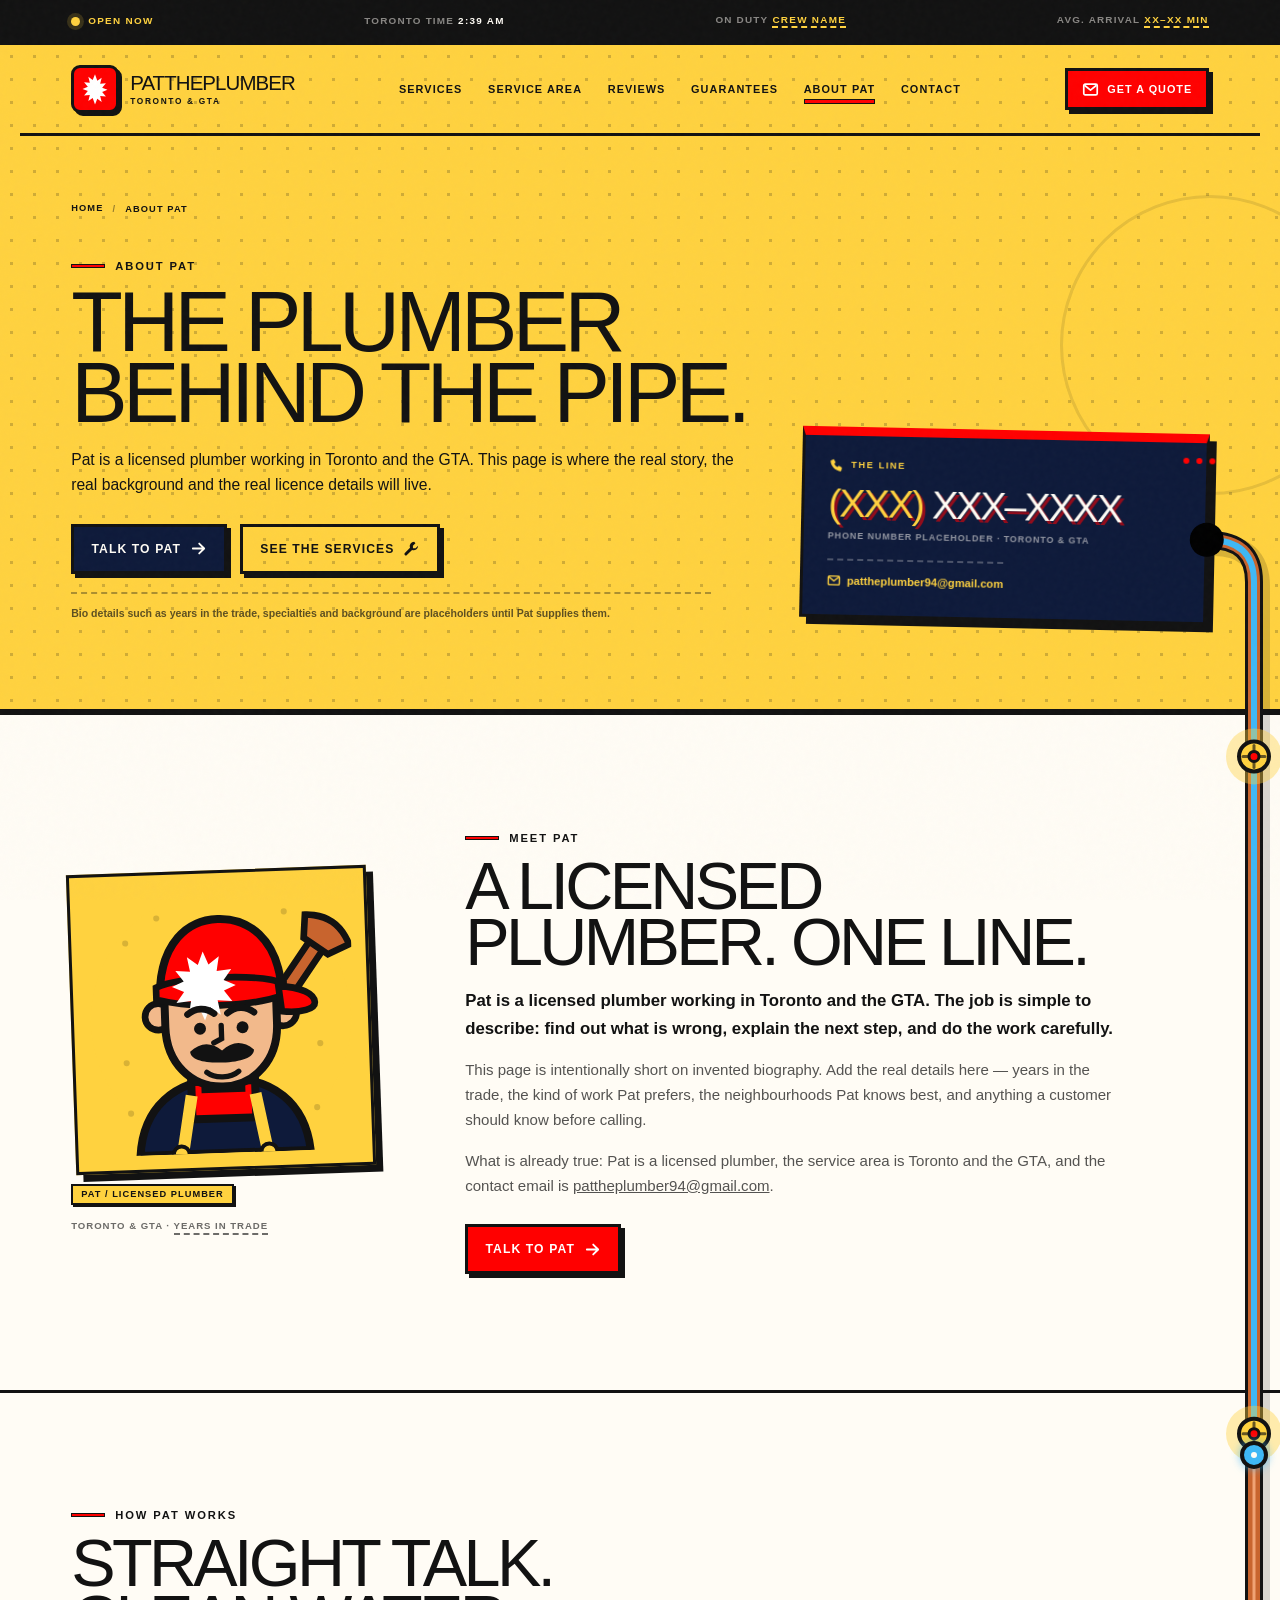
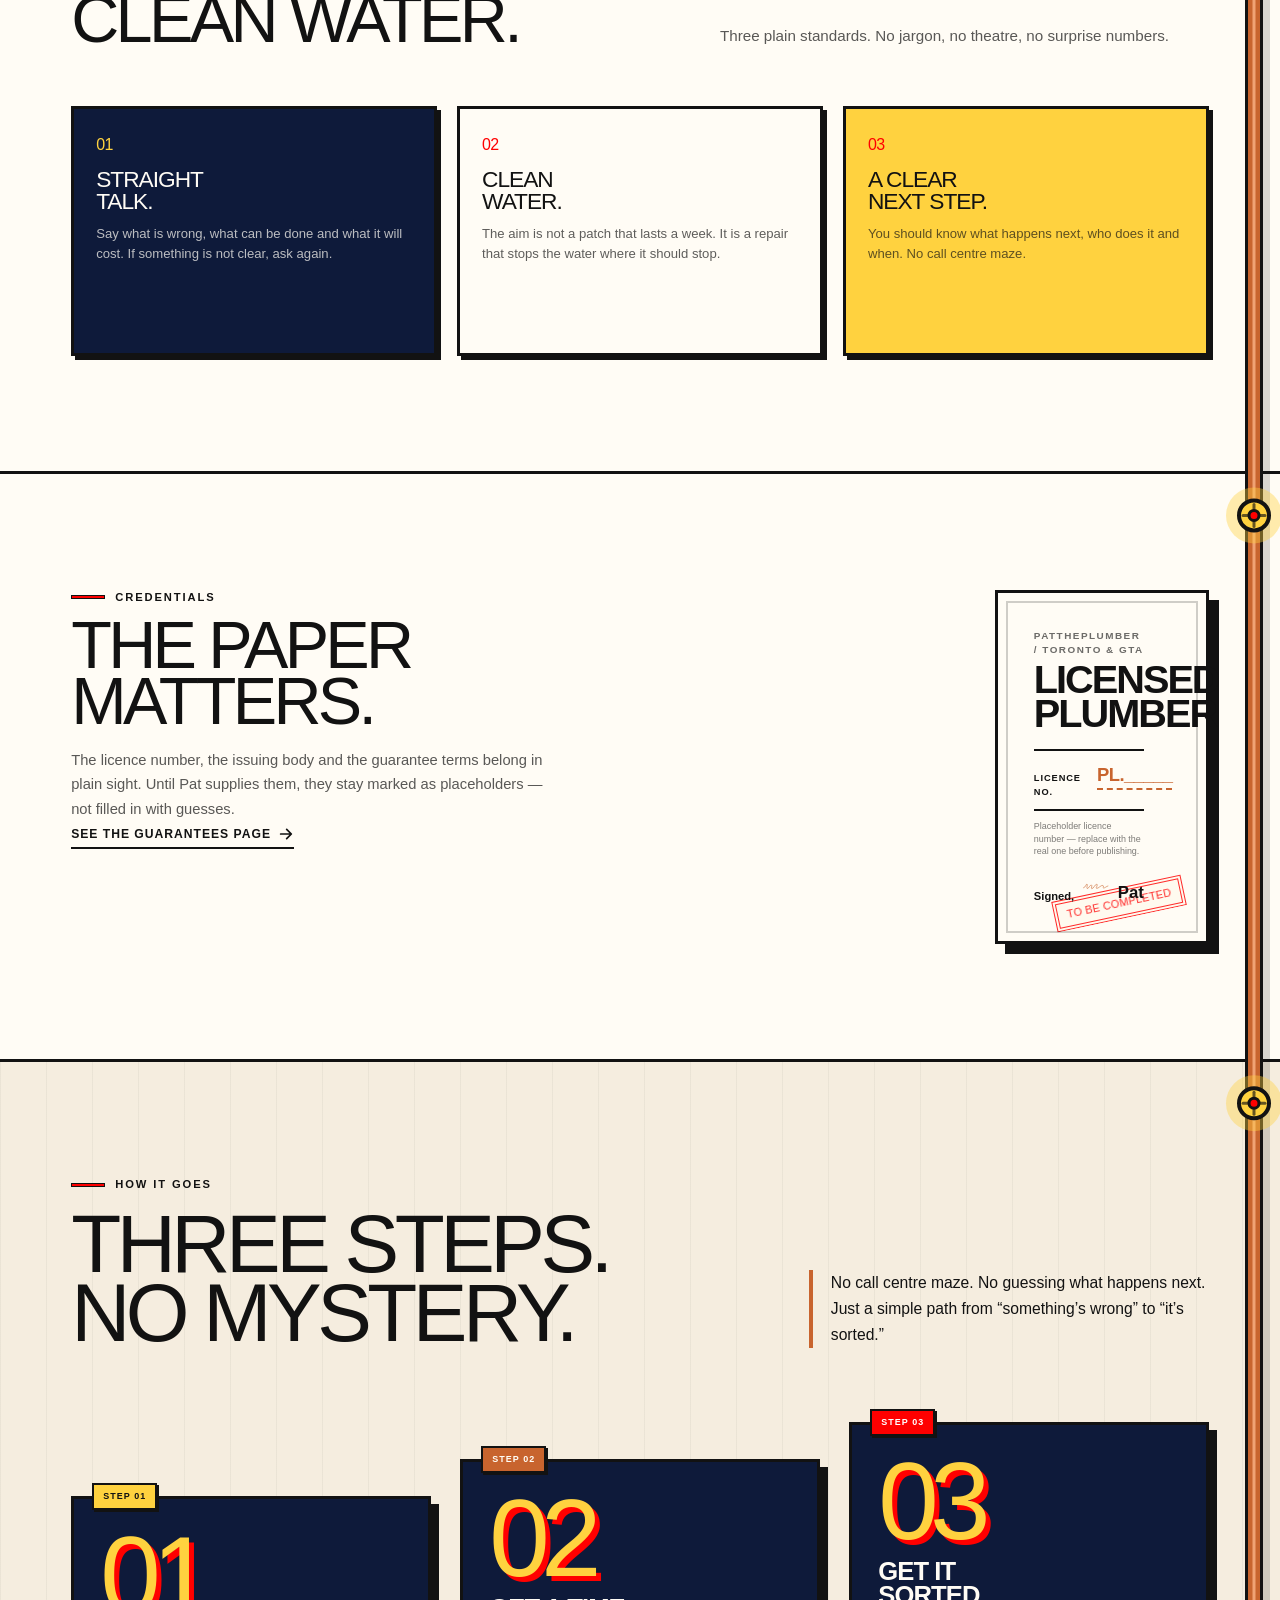
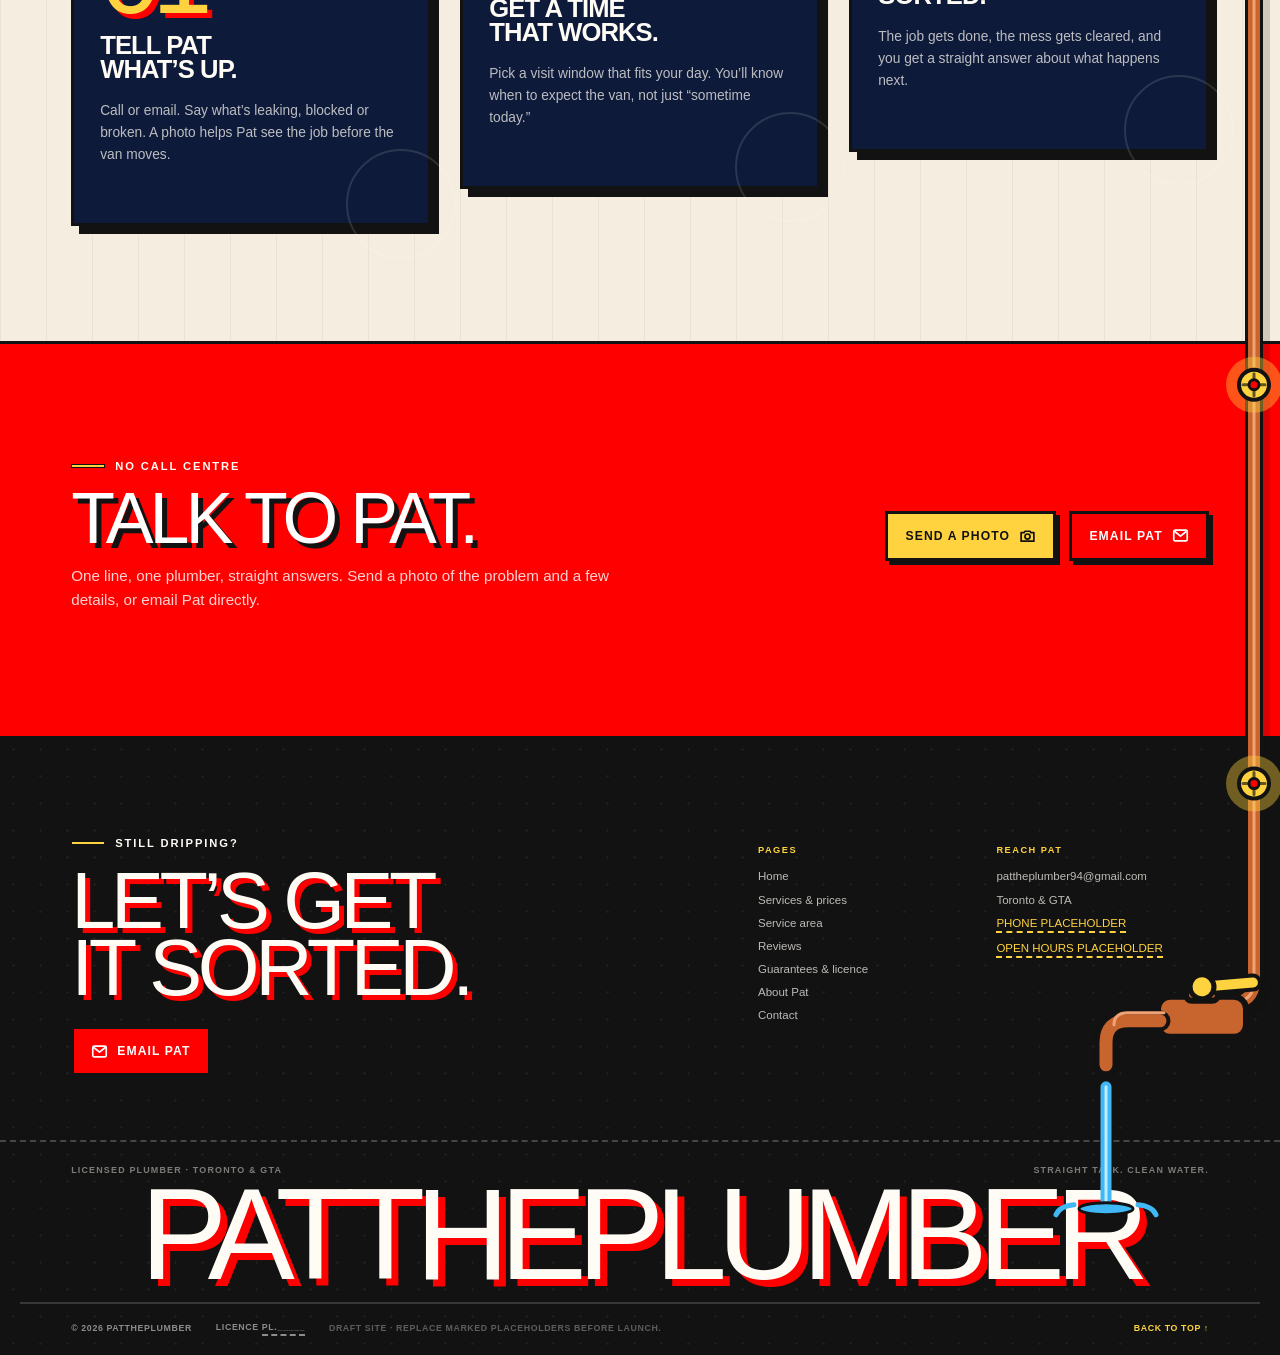
==== about.html @ 4ae0c4e9 "Add files via upload" ====
<!DOCTYPE html>
<html lang="en-CA" class="no-js">
<head>
  <meta charset="UTF-8">
  <meta name="viewport" content="width=device-width, initial-scale=1.0">
  <meta name="theme-color" content="#FFD23F">
  <meta name="robots" content="index, follow, max-image-preview:large">
  <title>About Pat | Licensed Plumber in Toronto & the GTA</title>
  <meta name="description" content="Meet Pat, a licensed plumber serving Toronto and the GTA. Learn how Pat works, what to send before a visit, and where the licence details will be shown.">
  <meta name="author" content="PatThePlumber">
  <meta name="geo.region" content="CA-ON">
  <meta name="geo.placename" content="Toronto">
  <link rel="canonical" href="/about.html">
  <link rel="icon" href="favicon.svg" type="image/svg+xml">
  <link rel="preload" href="assets/fonts/archivo-black.woff2" as="font" type="font/woff2" crossorigin>
  <link rel="preload" href="assets/fonts/public-sans.woff2" as="font" type="font/woff2" crossorigin>
  <meta property="og:locale" content="en_CA">
  <meta property="og:type" content="website">
  <meta property="og:site_name" content="PatThePlumber">
  <meta property="og:title" content="About Pat | Licensed Plumber in Toronto & the GTA">
  <meta property="og:description" content="Meet Pat, a licensed plumber serving Toronto and the GTA. Learn how Pat works, what to send before a visit, and where the licence details will be shown.">
  <meta property="og:image" content="assets/og-cover.png">
  <meta property="og:image:alt" content="PatThePlumber — licensed plumber in Toronto and the GTA">
  <meta name="twitter:card" content="summary_large_image">
  <meta name="twitter:title" content="About Pat | Licensed Plumber in Toronto & the GTA">
  <meta name="twitter:description" content="Meet Pat, a licensed plumber serving Toronto and the GTA. Learn how Pat works, what to send before a visit, and where the licence details will be shown.">
  <meta name="twitter:image" content="assets/og-cover.png">
  <link rel="stylesheet" href="styles.css">
  <script type="application/ld+json">
{
  "@context": "https://schema.org",
  "@graph": [
    {
      "@type": [
        "Plumber",
        "LocalBusiness"
      ],
      "@id": "https://example.com/#business",
      "name": "PatThePlumber",
      "description": "Licensed plumbing for Toronto and the GTA.",
      "email": "pattheplumber94@gmail.com",
      "url": "https://example.com/",
      "areaServed": [
        {
          "@type": "City",
          "name": "Toronto"
        },
        {
          "@type": "City",
          "name": "Etobicoke"
        },
        {
          "@type": "City",
          "name": "North York"
        },
        {
          "@type": "City",
          "name": "Scarborough"
        },
        {
          "@type": "City",
          "name": "Mississauga"
        },
        {
          "@type": "City",
          "name": "Brampton"
        },
        {
          "@type": "City",
          "name": "Vaughan"
        },
        {
          "@type": "City",
          "name": "Markham"
        },
        {
          "@type": "City",
          "name": "Richmond Hill"
        },
        {
          "@type": "City",
          "name": "Oakville"
        }
      ],
      "knowsAbout": [
        "Drain cleaning",
        "Toilet repair",
        "Faucet repair",
        "Pipe repair",
        "Water heater repair",
        "Water heater replacement",
        "Sump pumps",
        "Shut-off valves",
        "Kitchen rough-ins",
        "Bathroom rough-ins"
      ]
    },
    {
      "@type": "WebSite",
      "@id": "https://example.com/#website",
      "url": "https://example.com/",
      "name": "PatThePlumber",
      "inLanguage": "en-CA",
      "publisher": {
        "@id": "https://example.com/#business"
      }
    },
    {
      "@type": "WebPage",
      "@id": "https://example.com/about.html#webpage",
      "url": "https://example.com/about.html",
      "name": "About Pat — Licensed Plumber",
      "description": "Meet Pat, a licensed plumber serving Toronto and the GTA. Learn how Pat works, what to send before a visit, and where the licence details will be shown.",
      "isPartOf": {
        "@id": "https://example.com/#website"
      },
      "about": {
        "@id": "https://example.com/#business"
      },
      "inLanguage": "en-CA"
    },
    {
      "@type": "BreadcrumbList",
      "@id": "https://example.com/about.html#breadcrumb",
      "itemListElement": [
        {
          "@type": "ListItem",
          "position": 1,
          "name": "Home",
          "item": "https://example.com/"
        },
        {
          "@type": "ListItem",
          "position": 2,
          "name": "About Pat",
          "item": "https://example.com/about.html"
        }
      ]
    }
  ]
}
  </script>
  <script>document.documentElement.classList.remove("no-js");document.documentElement.classList.add("js");</script>
</head>
<body>

  <svg class="svg-sprite" xmlns="http://www.w3.org/2000/svg" aria-hidden="true">
    <defs>
      <symbol id="icon-arrow" viewBox="0 0 24 24">
        <path d="M4 12h15M13 5l7 7-7 7" fill="none" stroke="currentColor" stroke-width="2.6" stroke-linecap="round" stroke-linejoin="round"/>
      </symbol>
      <symbol id="icon-mail" viewBox="0 0 24 24">
        <rect x="2.5" y="4.5" width="19" height="15" rx="2" fill="none" stroke="currentColor" stroke-width="2.4"/>
        <path d="M3.5 6l8.5 7 8.5-7" fill="none" stroke="currentColor" stroke-width="2.4" stroke-linejoin="round"/>
      </symbol>
      <symbol id="icon-phone" viewBox="0 0 24 24">
        <path d="M7.2 2.8l3.1 5-2.2 2.1c1 2.6 2.7 4.3 5.3 5.3l2.1-2.2 5 3.1-.8 4.2c-.2 1-1.1 1.7-2.1 1.6C10 21 3 14 2.1 6.4c-.1-1 .6-1.9 1.6-2.1z" fill="currentColor"/>
      </symbol>
      <symbol id="icon-pin" viewBox="0 0 24 24">
        <path d="M12 22s7-6.1 7-12A7 7 0 1 0 5 10c0 5.9 7 12 7 12z" fill="none" stroke="currentColor" stroke-width="2.4" stroke-linejoin="round"/>
        <circle cx="12" cy="10" r="2.5" fill="currentColor"/>
      </symbol>
      <symbol id="icon-camera" viewBox="0 0 24 24">
        <path d="M3 8h4l1.5-2h7L17 8h4v12H3z" fill="none" stroke="currentColor" stroke-width="2.4" stroke-linejoin="round"/>
        <circle cx="12" cy="13.5" r="3.6" fill="none" stroke="currentColor" stroke-width="2.4"/>
      </symbol>
      <symbol id="icon-check" viewBox="0 0 24 24">
        <path d="M3.5 12.5l5.2 5.2L20.5 5.8" fill="none" stroke="currentColor" stroke-width="3" stroke-linecap="round" stroke-linejoin="round"/>
      </symbol>
      <symbol id="icon-drop" viewBox="0 0 24 24">
        <path d="M12 2.5S5.5 10 5.5 14.5a6.5 6.5 0 0 0 13 0C18.5 10 12 2.5 12 2.5z" fill="currentColor"/>
      </symbol>
      <symbol id="icon-wrench" viewBox="0 0 24 24">
        <path d="M15.7 2.6a6.2 6.2 0 0 0-5.8 8.5L2.6 18.4a2 2 0 0 0 2.9 2.9l7.3-7.3a6.2 6.2 0 0 0 8.5-5.8l-3.6 3.6-3.6-.1-.1-3.6 3.6-3.6z" fill="currentColor"/>
      </symbol>
      <symbol id="icon-maple" viewBox="0 0 64 72">
        <path d="M32 2l5.2 14.8 9.8-7-3.4 13.5 12.9-1.2-8.4 10 11.9 4.9-11.9 4.9 8.4 10-12.9-1.2 3.4 13.5-9.8-7L32 70l-5.2-14.8-9.8 7 3.4-13.5-12.9 1.2 8.4-10L4 35l11.9-4.9-8.4-10 12.9 1.2-3.4-13.5 9.8 7z" fill="currentColor"/>
      </symbol>
      <symbol id="icon-pat" viewBox="0 0 200 200">
        <circle cx="100" cy="100" r="98" fill="#FFD23F"/>
        <g fill="#121212" opacity=".16">
          <circle cx="30" cy="40" r="2.3"/><circle cx="54" cy="22" r="2.3"/><circle cx="80" cy="34" r="2.3"/><circle cx="170" cy="42" r="2.3"/><circle cx="150" cy="20" r="2.3"/><circle cx="28" cy="130" r="2.3"/><circle cx="174" cy="120" r="2.3"/><circle cx="30" cy="168" r="2.3"/><circle cx="170" cy="168" r="2.3"/>
        </g>
        <g transform="rotate(36 152 76)">
          <rect x="146" y="30" width="12" height="82" rx="4" fill="#C8642E" stroke="#121212" stroke-width="5"/>
          <path d="M152 18c-11 0-20 7-20 7l9 15h22l9-15s-9-7-20-7z" fill="#C8642E" stroke="#121212" stroke-width="5"/>
        </g>
        <path d="M36 200c3-36 27-56 64-56s61 20 64 56z" fill="#0E1A3A" stroke="#121212" stroke-width="6"/>
        <path d="M76 146h48v28H76z" fill="#FF0000" stroke="#121212" stroke-width="6"/>
        <path d="M76 156l-8 44M124 156l8 44" stroke="#FFD23F" stroke-width="9" fill="none"/>
        <circle cx="67" cy="200" r="6" fill="#FFD23F" stroke="#121212" stroke-width="3"/>
        <circle cx="133" cy="200" r="6" fill="#FFD23F" stroke="#121212" stroke-width="3"/>
        <path d="M86 128h28v24H86z" fill="#F2B98B" stroke="#121212" stroke-width="5"/>
        <circle cx="53" cy="96" r="10" fill="#F2B98B" stroke="#121212" stroke-width="5"/>
        <circle cx="147" cy="96" r="10" fill="#F2B98B" stroke="#121212" stroke-width="5"/>
        <path d="M58 78c0-26 18-44 42-44s42 18 42 44v26c0 27-18 46-42 46s-42-19-42-46z" fill="#F2B98B" stroke="#121212" stroke-width="6"/>
        <path d="M55 74c3-32 21-50 45-50s43 17 46 49l-91 1z" fill="#FF0000" stroke="#121212" stroke-width="6"/>
        <path d="M52 74c18-8 78-8 96 0v9c-27 8-69 8-96 0z" fill="#FF0000" stroke="#121212" stroke-width="5"/>
        <path d="M144 76c17 1 27 7 27 13 0 5-10 8-25 6z" fill="#FF0000" stroke="#121212" stroke-width="5"/>
        <path d="M88 48l4 10 8-6-2 11 11-1-6 8 9 4-9 4 6 8-11-1 2 11-8-6-4 10-4-10-8 6 2-11-11 1 6-8-9-4 9-4-6-8 11 1-2-11 8 6z" fill="#FFFFFF"/>
        <path d="M75 95c6-5 14-5 20 0M105 95c6-5 14-5 20 0" stroke="#121212" stroke-width="5" fill="none" stroke-linecap="round"/>
        <circle cx="84" cy="106" r="4.5" fill="#121212"/>
        <circle cx="116" cy="106" r="4.5" fill="#121212"/>
        <path d="M100 104v10l-6 3" stroke="#121212" stroke-width="4" fill="none" stroke-linecap="round"/>
        <path d="M76 123c8-7 16-7 24 0 8-7 16-7 24 0 0 6-10 9-24 9s-24-3-24-9z" fill="#121212"/>
        <path d="M88 139c6 5 18 5 24 0" stroke="#121212" stroke-width="4" fill="none" stroke-linecap="round"/>
      </symbol>
      <symbol id="icon-shop" viewBox="0 0 40 40">
        <rect x="2" y="2" width="36" height="36" rx="4" fill="#FFD23F" stroke="#121212" stroke-width="3"/>
        <path d="M26 8a7 7 0 0 0-6.3 9.6L8.4 29a2.1 2.1 0 1 0 3 3l11.4-11.3A7 7 0 0 0 32.4 14l-4 4-3.4-.1-.1-3.4z" fill="#121212"/>
      </symbol>
    </defs>
  </svg>

  <a class="skip-link" href="#main">Skip to content</a>

  <div class="site">
    <header class="status-bar">
      <div class="status-bar__inner container">
        <p class="status-open"><span class="status-open__dot" aria-hidden="true"></span> Open now</p>
        <p class="status-time"><span class="status-label">Toronto time</span> <span id="local-time">--:--</span></p>
        <p class="status-crew"><span class="status-label">On duty</span> <span class="ph">CREW NAME</span></p>
        <p class="status-eta"><span class="status-label">Avg. arrival</span> <span class="ph">XX–XX MIN</span></p>
      </div>
    </header>

    <main id="main">
<section class="page-hero" id="top" data-pipe-section="About Pat" data-pipe-number="00">
        <nav class="nav container" aria-label="Main navigation">
          <a class="brand" href="index.html" aria-label="PatThePlumber — home">
            <span class="brand__mark" aria-hidden="true">
              <svg viewBox="0 0 64 64">
                <rect x="2" y="2" width="60" height="60" rx="10" fill="#FF0000" stroke="#121212" stroke-width="4"/>
                <use href="#icon-maple" x="13" y="11" width="38" height="43" color="#FFFFFF"/>
              </svg>
            </span>
            <span class="brand__type">
              <span class="brand__name">PATTHEPLUMBER</span>
              <span class="brand__sub">TORONTO &amp; GTA</span>
            </span>
          </a>

          <div class="nav__links" id="nav-links">
            <a href="services.html">Services</a>
            <a href="service-area.html">Service area</a>
            <a href="reviews.html">Reviews</a>
            <a href="guarantees.html">Guarantees</a>
            <a href="about.html" aria-current="page">About Pat</a>
            <a href="contact.html">Contact</a>
          </div>

          <a class="btn btn--red btn--small nav__cta" href="contact.html">
            <svg class="icon" aria-hidden="true"><use href="#icon-mail"/></svg>
            Get a quote
          </a>
        </nav>

        <div class="page-hero__inner container">
          <nav class="breadcrumbs" aria-label="Breadcrumb">
          <ol>
            <li><a href="index.html">Home</a></li>
            <li aria-current="page">About Pat</li>
          </ol>
        </nav>
          <div class="page-hero__grid">
            <div class="page-hero__copy">
              <p class="eyebrow"><span class="eyebrow__rule" aria-hidden="true"></span> About Pat</p>
              <h1 class="display page-hero__title">THE PLUMBER<br>BEHIND THE PIPE.</h1>
              <p class="page-hero__lede">Pat is a licensed plumber working in Toronto and the GTA. This page is where the real story, the real background and the real licence details will live.</p>
              <div class="hero__actions"><a class="btn btn--navy" href="contact.html#quote">Talk to Pat <svg class="icon" aria-hidden="true"><use href="#icon-arrow"/></svg></a>
                <a class="btn btn--ghost" href="services.html">See the services <svg class="icon" aria-hidden="true"><use href="#icon-wrench"/></svg></a></div>
              <p class="page-hero__note">Bio details such as years in the trade, specialties and background are placeholders until Pat supplies them.</p>
            </div>
            <aside class="phone-mini" id="phone" aria-label="Contact Pat">
            <p class="phone-mini__label"><svg class="icon" aria-hidden="true"><use href="#icon-phone"/></svg> The line</p>
            <p class="phone-mini__number"><span>(XXX)</span> XXX–XXXX</p>
            <p class="phone-mini__note">Phone number placeholder · Toronto &amp; GTA</p>
            <a class="phone-mini__email" href="mailto:pattheplumber94@gmail.com">
              <svg class="icon" aria-hidden="true"><use href="#icon-mail"/></svg>
              pattheplumber94@gmail.com
            </a>
          </aside>
          </div>
        </div>
      </section>      <section class="section about-section" id="about" data-pipe-section="Meet Pat" data-pipe-number="01">
        <div class="container about-layout">
          <div class="about-portrait">
            <div class="about-portrait__avatar" aria-hidden="true">
              <svg viewBox="0 0 200 200"><use href="#icon-pat"/></svg>
            </div>
            <span class="tag tag--yellow">Pat / licensed plumber</span>
            <p class="about-portrait__caption">Toronto &amp; GTA · <span class="ph">YEARS IN TRADE</span></p>
          </div>

          <div class="about-copy">
            <p class="eyebrow"><span class="eyebrow__rule" aria-hidden="true"></span> Meet Pat</p>
            <h2 class="display section-title">A LICENSED<br>PLUMBER. ONE LINE.</h2>
            <p class="about-copy__lede">Pat is a licensed plumber working in Toronto and the GTA. The job is simple to describe: find out what is wrong, explain the next step, and do the work carefully.</p>
            <p>This page is intentionally short on invented biography. Add the real details here — years in the trade, the kind of work Pat prefers, the neighbourhoods Pat knows best, and anything a customer should know before calling.</p>
            <p>What is already true: Pat is a licensed plumber, the service area is Toronto and the GTA, and the contact email is <a href="mailto:pattheplumber94@gmail.com">pattheplumber94@gmail.com</a>.</p>
            <a class="btn btn--red" href="contact.html#quote">Talk to Pat <svg class="icon" aria-hidden="true"><use href="#icon-arrow"/></svg></a>
          </div>
        </div>
      </section>

      <section class="section values-section" id="how-pat-works" data-pipe-section="How Pat works" data-pipe-number="02">
        <div class="container">
          <div class="section-head">
            <div>
              <p class="eyebrow"><span class="eyebrow__rule" aria-hidden="true"></span> How Pat works</p>
              <h2 class="display section-title">STRAIGHT TALK.<br>CLEAN WATER.</h2>
            </div>
            <p class="section-head__lede">Three plain standards. No jargon, no theatre, no surprise numbers.</p>
          </div>

          <div class="service-grid service-grid--three">
            <article class="service-card service-card--navy">
              <span class="service-card__num" aria-hidden="true">01</span>
              <h3>STRAIGHT<br>TALK.</h3>
              <p>Say what is wrong, what can be done and what it will cost. If something is not clear, ask again.</p>
            </article>

            <article class="service-card">
              <span class="service-card__num" aria-hidden="true">02</span>
              <h3>CLEAN<br>WATER.</h3>
              <p>The aim is not a patch that lasts a week. It is a repair that stops the water where it should stop.</p>
            </article>

            <article class="service-card service-card--yellow">
              <span class="service-card__num" aria-hidden="true">03</span>
              <h3>A CLEAR<br>NEXT STEP.</h3>
              <p>You should know what happens next, who does it and when. No call centre maze.</p>
            </article>
          </div>
        </div>
      </section>

      <section class="section split-section" id="credentials" data-pipe-section="Credentials" data-pipe-number="03">
        <div class="container split-layout">
          <div>
            <p class="eyebrow"><span class="eyebrow__rule" aria-hidden="true"></span> Credentials</p>
            <h2 class="display section-title">THE PAPER<br>MATTERS.</h2>
            <p>The licence number, the issuing body and the guarantee terms belong in plain sight. Until Pat supplies them, they stay marked as placeholders — not filled in with guesses.</p>
            <a class="text-link" href="guarantees.html">See the guarantees page <svg class="icon" aria-hidden="true"><use href="#icon-arrow"/></svg></a>
          </div>

          <div class="licence-sheet licence-sheet--compact">
            <div class="licence-sheet__main">
              <p class="board-kicker">PatThePlumber / Toronto &amp; GTA</p>
              <h3>LICENSED<br>PLUMBER</h3>
              <div class="licence-sheet__row">
                <span>Licence no.</span>
                <strong class="ph">PL._____</strong>
              </div>
              <p class="licence-sheet__fine">Placeholder licence number — replace with the real one before publishing.</p>
              <div class="licence-sheet__sign">
                <span>Signed,</span>
                <svg class="signature" viewBox="0 0 180 54" aria-hidden="true">
                  <path d="M4 40c15-2 17-28 24-27 8 1-6 31 2 32 10 1 19-26 29-25 11 1-7 25 3 26 13 1 23-33 36-32 12 1-12 28-2 30 12 2 31-25 45-21 11 3-5 17 4 18 10 1 19-11 31-14" fill="none" stroke="currentColor" stroke-width="4" stroke-linecap="round"/>
                </svg>
                <span>Pat</span>
              </div>
            </div>
            <span class="stamp licence-sheet__stamp" data-stamp>To be completed</span>
          </div>
        </div>
      </section>

      <section class="section steps" id="how" data-pipe-section="How it goes" data-pipe-number="04">
        <div class="container">
          <div class="steps__head">
            <div>
              <p class="eyebrow"><span class="eyebrow__rule" aria-hidden="true"></span> How it goes</p>
              <h2 class="display steps__title">THREE STEPS.<br>NO MYSTERY.</h2>
            </div>
            <p class="steps__lede">No call centre maze. No guessing what happens next. Just a simple path from “something’s wrong” to “it’s sorted.”</p>
          </div>

          <div class="steps__grid">
            <article class="step-card step-card--1">
              <span class="step-card__tab">Step 01</span>
              <span class="step-card__num" aria-hidden="true">01</span>
              <h3>TELL PAT<br>WHAT’S UP.</h3>
              <p>Call or email. Say what’s leaking, blocked or broken. A photo helps Pat see the job before the van moves.</p>
            </article>

            <article class="step-card step-card--2">
              <span class="step-card__tab">Step 02</span>
              <span class="step-card__num" aria-hidden="true">02</span>
              <h3>GET A TIME<br>THAT WORKS.</h3>
              <p>Pick a visit window that fits your day. You’ll know when to expect the van, not just “sometime today.”</p>
            </article>

            <article class="step-card step-card--3">
              <span class="step-card__tab">Step 03</span>
              <span class="step-card__num" aria-hidden="true">03</span>
              <h3>GET IT<br>SORTED.</h3>
              <p>The job gets done, the mess gets cleared, and you get a straight answer about what happens next.</p>
            </article>
          </div>
        </div>
      </section>

      <section class="section contact-cta" id="contact" data-pipe-section="Contact" data-pipe-number="05">
        <div class="container contact-cta__inner">
          <div>
            <p class="eyebrow eyebrow--light"><span class="eyebrow__rule" aria-hidden="true"></span> No call centre</p>
            <h2 class="display contact-cta__title">TALK TO PAT.</h2>
            <p>One line, one plumber, straight answers. Send a photo of the problem and a few details, or email Pat directly.</p>
          </div>
          <div class="contact-cta__actions">
            <a class="btn btn--yellow" href="contact.html#quote">Send a photo <svg class="icon" aria-hidden="true"><use href="#icon-camera"/></svg></a>
            <a class="btn btn--ghost btn--on-dark" href="mailto:pattheplumber94@gmail.com">Email Pat <svg class="icon" aria-hidden="true"><use href="#icon-mail"/></svg></a>
          </div>
        </div>
      </section>

    </main>

    <footer class="site-footer" id="footer" data-pipe-section="PatThePlumber" data-pipe-number="END">
      <div class="container footer__top">
        <div class="footer__cta">
          <p class="eyebrow eyebrow--light"><span class="eyebrow__rule" aria-hidden="true"></span> Still dripping?</p>
          <h2 class="display footer__cta-title">LET’S GET<br>IT SORTED.</h2>
          <a class="btn btn--red" href="mailto:pattheplumber94@gmail.com">
            <svg class="icon" aria-hidden="true"><use href="#icon-mail"/></svg>
            Email Pat
          </a>
        </div>

        <div class="footer__links">
          <div>
            <p class="footer__label">Pages</p>
            <a href="index.html">Home</a>
            <a href="services.html">Services &amp; prices</a>
            <a href="service-area.html">Service area</a>
            <a href="reviews.html">Reviews</a>
            <a href="guarantees.html">Guarantees &amp; licence</a>
            <a href="about.html">About Pat</a>
            <a href="contact.html">Contact</a>
          </div>
          <div>
            <p class="footer__label">Reach Pat</p>
            <a href="mailto:pattheplumber94@gmail.com">pattheplumber94@gmail.com</a>
            <span>Toronto &amp; GTA</span>
            <span class="ph">PHONE PLACEHOLDER</span>
            <span class="ph">OPEN HOURS PLACEHOLDER</span>
          </div>
        </div>
      </div>

      <div class="footer__name-wrap">
        <div class="container footer__name-meta">
          <span>Licensed plumber · Toronto &amp; GTA</span>
          <span>Straight talk. Clean water.</span>
        </div>
        <h2 class="footer__name" id="footer-name"><span>PATTHE</span><span>PLUMBER</span></h2>
      </div>

      <div class="container footer__bottom">
        <p>© <span id="year">2026</span> PatThePlumber</p>
        <p>Licence <span class="ph">PL._____</span></p>
        <p class="footer__draft">Draft site · replace marked placeholders before launch.</p>
        <a href="#top">Back to top <span aria-hidden="true">↑</span></a>
      </div>
    </footer>
  </div>

  <div class="pipe-layer" id="pipe-layer" aria-hidden="true">
    <svg id="pipe-svg" xmlns="http://www.w3.org/2000/svg">
      <path id="pipe-shadow" fill="none" stroke-width="22" stroke-linecap="round" stroke-linejoin="round"/>
      <path id="pipe-outline" fill="none" stroke="#121212" stroke-width="18" stroke-linecap="round" stroke-linejoin="round"/>
      <path id="pipe-body" fill="none" stroke="#C8642E" stroke-width="12" stroke-linecap="round" stroke-linejoin="round"/>
      <path id="pipe-highlight" fill="none" stroke="#F0A274" stroke-width="3" stroke-linecap="round" stroke-linejoin="round"/>
      <path id="pipe-water" fill="none" stroke="#3FB8F5" stroke-width="6" stroke-linecap="round" stroke-linejoin="round"/>
      <g id="pipe-joints"></g>

      <g id="pipe-faucet" class="faucet">
        <path class="faucet__shadow" d="M -42 4 H -74 Q -96 4 -96 26 V 48" fill="none" stroke="#121212" stroke-width="24" stroke-linecap="round"/>
        <rect x="-44" y="-20" width="88" height="40" rx="12" fill="#C8642E" stroke="#121212" stroke-width="6"/>
        <rect x="-16" y="-40" width="32" height="24" rx="6" fill="#C8642E" stroke="#121212" stroke-width="6"/>
        <path d="M -42 4 H -74 Q -96 4 -96 26 V 48" fill="none" stroke="#121212" stroke-width="21" stroke-linecap="round"/>
        <path d="M -42 4 H -74 Q -96 4 -96 26 V 48" fill="none" stroke="#C8642E" stroke-width="13" stroke-linecap="round"/>
        <path d="M -38 -4 H -74 Q -88 -4 -88 8" fill="none" stroke="#F0A274" stroke-width="3" stroke-linecap="round"/>
        <g id="faucet-lever">
          <path d="M 0 -30 L 44 -56" fill="none" stroke="#121212" stroke-width="18" stroke-linecap="round"/>
          <path d="M 0 -30 L 44 -56" fill="none" stroke="#FFD23F" stroke-width="10" stroke-linecap="round"/>
          <circle cx="0" cy="-30" r="12" fill="#FFD23F" stroke="#121212" stroke-width="5"/>
        </g>
        <path id="faucet-stream" class="faucet__stream" d="" fill="none" stroke="#3FB8F5" stroke-width="11" stroke-linecap="round"/>
        <path id="faucet-stream-shine" class="faucet__stream" d="" fill="none" stroke="#BDEBFF" stroke-width="3" stroke-linecap="round"/>
        <g id="faucet-splash" class="faucet__splash">
          <ellipse cx="-96" cy="0" rx="27" ry="6" fill="#3FB8F5" stroke="#121212" stroke-width="3"/>
          <path d="M-128 -4c-10 1-16 5-18 10M-64 -4c10 1 16 5 18 10" fill="none" stroke="#3FB8F5" stroke-width="5" stroke-linecap="round"/>
        </g>
      </g>

      <g id="water-head" class="water-head" hidden>
        <circle r="12" fill="#3FB8F5" stroke="#121212" stroke-width="4"/>
        <circle r="3" fill="#FFFCF5"/>
      </g>
    </svg>
  </div>

  <script src="script.js"></script>
</body>
</html>
---- styles.css ----
@font-face {
  font-family: "Archivo Black";
  src: url("assets/fonts/archivo-black.woff2") format("woff2");
  font-weight: 400;
  font-style: normal;
  font-display: swap;
}

@font-face {
  font-family: "Public Sans";
  src: url("assets/fonts/public-sans.woff2") format("woff2");
  font-weight: 100 900;
  font-style: normal;
  font-display: swap;
}

:root {
  --copper: #C8642E;
  --navy: #0E1A3A;
  --yellow: #FFD23F;
  --warm: #FFFCF5;
  --ink: #121212;
  --water: #3FB8F5;
  --red: #FF0000;
  --white: #FFFFFF;
  --canada-red: #FF0000;
  --canada-white: #FFFFFF;
  --font-display: "Archivo Black", Impact, sans-serif;
  --font-body: "Public Sans", "Helvetica Neue", Arial, sans-serif;
  --bw: 3px;
  --shadow-sm: 4px 4px 0 var(--ink);
  --shadow: 7px 7px 0 var(--ink);
  --shadow-lg: 10px 10px 0 var(--ink);
  --ease-pop: cubic-bezier(.2, .9, .25, 1.2);
}

*,
*::before,
*::after {
  box-sizing: border-box;
}

html {
  scroll-behavior: smooth;
  scroll-padding-top: 76px;
  overflow-x: clip;
}

body {
  margin: 0;
  font-family: var(--font-body);
  font-size: 16px;
  line-height: 1.5;
  color: var(--ink);
  background: var(--warm);
  overflow-x: clip;
  -webkit-font-smoothing: antialiased;
  text-rendering: optimizeLegibility;
}

body::before {
  content: "";
  position: fixed;
  inset: 0;
  z-index: 200;
  pointer-events: none;
  opacity: .025;
  background-image: url("data:image/svg+xml,%3Csvg viewBox='0 0 180 180' xmlns='http://www.w3.org/2000/svg'%3E%3Cfilter id='n'%3E%3CfeTurbulence type='fractalNoise' baseFrequency='.88' numOctaves='4' stitchTiles='stitch'/%3E%3C/filter%3E%3Crect width='100%25' height='100%25' filter='url(%23n)' opacity='.9'/%3E%3C/svg%3E");
}

img,
svg {
  display: block;
}

button,
input,
select,
textarea {
  font: inherit;
}

button,
a {
  -webkit-tap-highlight-color: transparent;
}

a {
  color: inherit;
}

p,
h1,
h2,
h3,
h4,
blockquote,
figure {
  margin: 0;
}

ul,
ol {
  margin: 0;
  padding: 0;
  list-style: none;
}

::selection {
  background: var(--red);
  color: var(--canada-white);
}

:focus-visible {
  outline: 3px dashed var(--ink);
  outline-offset: 4px;
}

.site-footer :focus-visible,
.call-panel :focus-visible,
.price-intro :focus-visible {
  outline-color: var(--yellow);
}

.svg-sprite {
  position: absolute;
  width: 0;
  height: 0;
  overflow: hidden;
}

.visually-hidden {
  position: absolute !important;
  width: 1px !important;
  height: 1px !important;
  padding: 0 !important;
  margin: -1px !important;
  overflow: hidden !important;
  clip: rect(0 0 0 0) !important;
  white-space: nowrap !important;
  border: 0 !important;
}

.skip-link {
  position: fixed;
  top: 10px;
  left: 10px;
  z-index: 300;
  transform: translateY(-180%);
  background: var(--yellow);
  color: var(--ink);
  border: var(--bw) solid var(--ink);
  box-shadow: var(--shadow-sm);
  padding: 10px 16px;
  font-weight: 800;
  text-decoration: none;
  transition: transform .18s ease;
}

.skip-link:focus {
  transform: translateY(0);
}

.container {
  width: 100%;
  max-width: 1240px;
  margin-inline: auto;
  padding-inline: clamp(20px, 4vw, 56px);
}

.site {
  position: relative;
  isolation: isolate;
}

.icon {
  width: 1.15em;
  height: 1.15em;
  flex: none;
  fill: none;
}

section {
  position: relative;
}

.section {
  padding-block: clamp(68px, 9vw, 122px);
  border-top: var(--bw) solid var(--ink);
}

.display {
  font-family: var(--font-display);
  font-weight: 400;
  text-transform: uppercase;
  line-height: .84;
  letter-spacing: -.055em;
}

.eyebrow {
  display: flex;
  align-items: center;
  gap: 10px;
  font-size: .7rem;
  font-weight: 800;
  line-height: 1.3;
  letter-spacing: .17em;
  text-transform: uppercase;
}

.eyebrow__rule {
  width: 34px;
  height: 4px;
  flex: none;
  background: var(--red);
  border: 1.5px solid var(--ink);
}

.eyebrow--light {
  color: var(--warm);
}

.eyebrow--light .eyebrow__rule {
  background: var(--yellow);
}

.board-kicker {
  font-size: .62rem;
  font-weight: 800;
  letter-spacing: .15em;
  text-transform: uppercase;
  color: rgba(18, 18, 18, .62);
}

.ph {
  display: inline-block;
  font-style: normal;
  border-bottom: 2px dashed currentColor;
  text-decoration-skip-ink: none;
}

.tag {
  display: inline-flex;
  align-items: center;
  gap: 5px;
  width: max-content;
  border: 2px solid var(--ink);
  padding: 4px 8px;
  font-size: .58rem;
  font-weight: 900;
  line-height: 1;
  letter-spacing: .11em;
  text-transform: uppercase;
  box-shadow: 2px 2px 0 var(--ink);
  white-space: nowrap;
}

.tag .icon {
  width: 12px;
  height: 12px;
}

.tag--red {
  background: var(--red);
  color: var(--canada-white);
}

.tag--yellow {
  background: var(--yellow);
  color: var(--ink);
}

.tag--navy {
  background: var(--navy);
  color: var(--warm);
}

.btn {
  display: inline-flex;
  align-items: center;
  justify-content: center;
  gap: .55rem;
  min-height: 50px;
  border: var(--bw) solid var(--ink);
  background: var(--yellow);
  color: var(--ink);
  padding: .82rem 1.08rem;
  font-family: var(--font-body);
  font-size: .76rem;
  font-weight: 900;
  line-height: 1;
  letter-spacing: .09em;
  text-transform: uppercase;
  text-decoration: none;
  box-shadow: var(--shadow-sm);
  cursor: pointer;
  transition: transform .15s var(--ease-pop), box-shadow .15s var(--ease-pop), background-color .15s ease;
}

.btn:hover {
  transform: translate(-2px, -2px);
  box-shadow: 6px 6px 0 var(--ink);
}

.btn:active {
  transform: translate(4px, 4px);
  box-shadow: 0 0 0 var(--ink);
}

.btn--red {
  background: var(--red);
  color: var(--canada-white);
}

.btn--navy {
  background: var(--navy);
  color: var(--warm);
}

.btn--ghost {
  background: transparent;
}

.btn--small {
  min-height: 42px;
  padding: .62rem .85rem;
  font-size: .68rem;
}

.btn--small .icon {
  width: 15px;
  height: 15px;
}

.btn .icon {
  width: 17px;
  height: 17px;
}

.text-link {
  display: inline-flex;
  align-items: center;
  gap: 7px;
  font-size: .76rem;
  font-weight: 900;
  letter-spacing: .08em;
  text-transform: uppercase;
  text-decoration: none;
  border-bottom: 2px solid currentColor;
  padding-bottom: 4px;
}

.text-link .icon {
  width: 16px;
  height: 16px;
  transition: transform .18s ease;
}

.text-link:hover .icon {
  transform: translateX(4px);
}

/* ---------- status bar ---------- */

.status-bar {
  position: sticky;
  top: 0;
  z-index: 120;
  background: var(--ink);
  color: var(--warm);
  border-bottom: var(--bw) solid var(--ink);
}

.status-bar__inner {
  display: flex;
  align-items: center;
  justify-content: space-between;
  gap: 12px 26px;
  min-height: 42px;
  padding-block: 8px;
  font-size: .62rem;
  font-weight: 800;
  letter-spacing: .13em;
  text-transform: uppercase;
}

.status-bar p {
  line-height: 1.2;
}

.status-label {
  color: rgba(255, 252, 245, .5);
  font-weight: 600;
  letter-spacing: .12em;
}

.status-open {
  display: flex;
  align-items: center;
  gap: 8px;
  color: var(--yellow);
}

.status-open__dot {
  width: 9px;
  height: 9px;
  border-radius: 50%;
  background: var(--yellow);
  box-shadow: 0 0 0 4px rgba(255, 210, 63, .16);
  animation: pulse-dot 2s ease-in-out infinite;
}

.status-time #local-time {
  font-variant-numeric: tabular-nums;
  color: var(--warm);
}

.status-crew .ph,
.status-eta .ph {
  color: var(--yellow);
}

/* ---------- nav ---------- */

.nav {
  display: flex;
  align-items: center;
  justify-content: space-between;
  gap: 26px;
  padding-block: 20px;
  border-bottom: var(--bw) solid var(--ink);
}

.brand {
  display: inline-flex;
  align-items: center;
  gap: 11px;
  text-decoration: none;
  flex: none;
}

.brand__mark {
  width: 48px;
  height: 48px;
  flex: none;
  filter: drop-shadow(3px 3px 0 var(--ink));
}

.brand__type {
  display: flex;
  flex-direction: column;
  line-height: 1;
}

.brand__name {
  font-family: var(--font-display);
  font-size: clamp(1rem, 1.6vw, 1.28rem);
  letter-spacing: -.045em;
}

.brand__sub {
  margin-top: 4px;
  font-size: .52rem;
  font-weight: 800;
  letter-spacing: .2em;
  text-transform: uppercase;
}

.nav__links {
  display: flex;
  align-items: center;
  gap: clamp(14px, 2vw, 26px);
}

.nav__links a {
  position: relative;
  font-size: .68rem;
  font-weight: 800;
  letter-spacing: .1em;
  text-transform: uppercase;
  text-decoration: none;
  padding-block: 5px;
}

.nav__links a::after {
  content: "";
  position: absolute;
  left: 0;
  right: 100%;
  bottom: 0;
  height: 3px;
  background: var(--red);
  transition: right .2s ease;
}

.nav__links a:hover::after {
  right: 0;
}

.nav__cta {
  flex: none;
}

/* ---------- hero ---------- */

.hero {
  position: relative;
  background-color: var(--yellow);
  background-image: radial-gradient(circle, rgba(18, 18, 18, .2) 1.55px, transparent 1.75px);
  background-size: 23px 23px;
  border-bottom: var(--bw) solid var(--ink);
  overflow: clip;
}

.hero::after {
  content: "";
  position: absolute;
  right: -100px;
  top: 170px;
  width: 340px;
  height: 340px;
  border: 3px solid rgba(18, 18, 18, .1);
  border-radius: 50%;
  pointer-events: none;
}

.hero__inner {
  padding-bottom: clamp(56px, 7vw, 96px);
}

.hero__head {
  position: relative;
  padding-top: clamp(38px, 6vw, 74px);
}

.hero__title {
  position: relative;
  z-index: 2;
  margin-top: 16px;
  font-size: clamp(2.45rem, 8.8vw, 8rem);
  max-width: 1180px;
}

.hero__title-accent {
  color: var(--warm);
  -webkit-text-stroke: clamp(2px, .28vw, 4px) var(--ink);
  text-shadow: clamp(4px, .62vw, 9px) clamp(4px, .62vw, 9px) 0 var(--red);
}

.hero__sticker {
  position: absolute;
  right: clamp(2px, 3vw, 70px);
  top: clamp(20px, 3vw, 38px);
  z-index: 1;
  display: inline-block;
  transform: rotate(8deg);
  background: var(--red);
  color: var(--canada-white);
  border: var(--bw) solid var(--ink);
  box-shadow: var(--shadow-sm);
  padding: 12px 15px;
  font-family: var(--font-display);
  font-size: clamp(1rem, 1.55vw, 1.35rem);
  line-height: .85;
  letter-spacing: -.03em;
  text-align: center;
}

.hero__grid {
  display: grid;
  grid-template-columns: minmax(0, 1.15fr) minmax(320px, .85fr);
  gap: clamp(28px, 4.5vw, 64px);
  align-items: end;
  margin-top: clamp(30px, 4vw, 48px);
}

.hero__copy {
  max-width: 660px;
}

.hero__lede {
  max-width: 590px;
  font-size: clamp(1rem, 1.25vw, 1.16rem);
  font-weight: 500;
  line-height: 1.6;
}

.hero__actions {
  display: flex;
  flex-wrap: wrap;
  gap: 13px;
  margin-top: 26px;
}

.hero__facts {
  display: flex;
  flex-wrap: wrap;
  gap: 10px 22px;
  margin-top: 32px;
  padding-top: 18px;
  border-top: 2px dashed rgba(18, 18, 18, .42);
  font-size: .64rem;
  font-weight: 800;
  letter-spacing: .09em;
  text-transform: uppercase;
}

.hero__facts li,
.hero__facts a {
  display: inline-flex;
  align-items: center;
  gap: 6px;
  text-decoration: none;
}

.hero__facts a:hover {
  text-decoration: underline;
  text-underline-offset: 3px;
}

.hero__facts .icon {
  width: 15px;
  height: 15px;
  color: var(--red);
}

/* ---------- dispatch board ---------- */

.dispatch {
  position: relative;
  width: 100%;
  max-width: 430px;
  justify-self: end;
  background: var(--warm);
  border: var(--bw) solid var(--ink);
  box-shadow: 9px 9px 0 var(--ink);
  padding: 18px;
  transform: rotate(1.1deg);
}

.dispatch::before {
  content: "";
  position: absolute;
  top: -10px;
  left: 42px;
  right: 42px;
  height: 12px;
  background: repeating-linear-gradient(-45deg, var(--ink) 0 8px, transparent 8px 16px);
  opacity: .22;
  pointer-events: none;
}

.dispatch__head {
  display: flex;
  align-items: center;
  gap: 12px;
  padding-bottom: 14px;
  border-bottom: 2px dashed rgba(18, 18, 18, .28);
}

.dispatch__avatar {
  width: 60px;
  height: 60px;
  flex: none;
  border: var(--bw) solid var(--ink);
  border-radius: 50%;
  overflow: hidden;
  background: var(--yellow);
}

.dispatch__avatar svg {
  width: 100%;
  height: 100%;
}

.dispatch__heading {
  min-width: 0;
  flex: 1;
}

.dispatch__live {
  display: flex;
  align-items: center;
  gap: 6px;
  font-size: .58rem;
  font-weight: 900;
  letter-spacing: .14em;
  text-transform: uppercase;
  color: var(--red);
}

.live-dot {
  width: 8px;
  height: 8px;
  flex: none;
  border-radius: 50%;
  background: var(--red);
  animation: pulse-dot 1.7s ease-in-out infinite;
}

.dispatch__title {
  margin-top: 2px;
  font-family: var(--font-display);
  font-size: 1.18rem;
  line-height: 1;
  letter-spacing: -.035em;
  text-transform: uppercase;
}

.dispatch__no {
  align-self: flex-start;
  font-family: var(--font-display);
  font-size: .74rem;
  color: rgba(18, 18, 18, .5);
}

.dispatch__rows {
  padding-block: 4px;
}

.dispatch__row {
  display: flex;
  align-items: baseline;
  justify-content: space-between;
  gap: 14px;
  padding-block: 9px;
  border-bottom: 2px solid rgba(18, 18, 18, .13);
  font-size: .61rem;
  font-weight: 700;
  letter-spacing: .1em;
  text-transform: uppercase;
}

.dispatch__row:last-child {
  border-bottom: 0;
}

.dispatch__row span {
  color: rgba(18, 18, 18, .58);
}

.dispatch__row strong {
  font-size: .67rem;
  font-weight: 900;
  text-align: right;
}

.dispatch__row .ph {
  color: var(--copper);
}

.dispatch__foot {
  display: flex;
  align-items: center;
  gap: 9px;
  margin-top: 4px;
  padding: 10px;
  border: 2px solid var(--ink);
  background: var(--yellow);
  font-size: .58rem;
  font-weight: 600;
  line-height: 1.35;
  letter-spacing: .02em;
}

.dispatch__foot p {
  flex: 1;
}

.dispatch__foot strong {
  font-weight: 900;
  text-transform: uppercase;
}

.dispatch__flag {
  width: 18px;
  height: 22px;
  flex: none;
}

/* ---------- phone slab ---------- */

.phone-slab {
  position: relative;
  margin-top: clamp(46px, 6vw, 82px);
  padding: clamp(22px, 3.4vw, 38px);
  padding-top: clamp(24px, 3.5vw, 40px);
  background: var(--navy);
  color: var(--warm);
  border: var(--bw) solid var(--ink);
  border-top: 11px solid var(--red);
  box-shadow: 11px 11px 0 var(--ink);
}

.phone-slab::after {
  content: "";
  position: absolute;
  right: 18px;
  top: 18px;
  width: 7px;
  height: 7px;
  border-radius: 50%;
  background: var(--red);
  box-shadow: 15px 0 0 var(--red), 30px 0 0 var(--red);
  opacity: .9;
}

.phone-slab__top {
  display: flex;
  align-items: center;
  justify-content: space-between;
  gap: 16px;
}

.phone-slab__label {
  display: flex;
  align-items: center;
  gap: 8px;
  font-size: .62rem;
  font-weight: 800;
  letter-spacing: .17em;
  text-transform: uppercase;
  color: var(--yellow);
}

.phone-slab__label .icon {
  width: 16px;
  height: 16px;
}

.phone-slab__number {
  margin: 14px 0 16px;
  font-family: var(--font-display);
  font-size: clamp(1.9rem, 7.3vw, 6.6rem);
  line-height: .9;
  letter-spacing: -.055em;
  white-space: nowrap;
  color: var(--warm);
  text-shadow: 4px 4px 0 rgba(255, 0, 0, .5);
}

.phone-slab__number span {
  color: var(--yellow);
}

.phone-slab__bottom {
  display: flex;
  align-items: center;
  justify-content: space-between;
  gap: 14px;
  flex-wrap: wrap;
  padding-top: 13px;
  border-top: 2px dashed rgba(255, 252, 245, .28);
}

.phone-slab__note {
  font-size: .61rem;
  font-weight: 800;
  letter-spacing: .14em;
  text-transform: uppercase;
  color: rgba(255, 252, 245, .62);
}

.phone-slab__email {
  display: inline-flex;
  align-items: center;
  gap: 7px;
  font-size: .78rem;
  font-weight: 800;
  color: var(--yellow);
  text-decoration: none;
  border-bottom: 2px solid currentColor;
  padding-bottom: 2px;
}

.phone-slab__email .icon {
  width: 14px;
  height: 14px;
  transition: transform .18s ease;
}

.phone-slab__email:hover .icon {
  transform: translateX(4px);
}

/* ---------- marquee ---------- */

.marquee {
  overflow: hidden;
  background: var(--red);
  color: var(--canada-white);
  border-bottom: var(--bw) solid var(--ink);
}

.marquee__track {
  display: flex;
  align-items: center;
  width: max-content;
  will-change: transform;
  animation: marquee 34s linear infinite;
}

.marquee:hover .marquee__track {
  animation-play-state: paused;
}

.marquee span {
  display: flex;
  align-items: center;
  padding: 13px 22px;
  font-family: var(--font-display);
  font-size: clamp(.76rem, 1.35vw, 1rem);
  line-height: 1;
  letter-spacing: .02em;
  text-transform: uppercase;
  white-space: nowrap;
}

.marquee__leaf {
  padding: 10px 0 !important;
  width: 20px;
  height: 26px;
}

.marquee__leaf svg {
  width: 16px;
  height: 20px;
  fill: var(--canada-white);
}

/* ---------- prices ---------- */

.prices {
  background: var(--warm);
}

.price-layout {
  display: grid;
  grid-template-columns: minmax(265px, .76fr) minmax(0, 1.24fr);
  gap: clamp(28px, 4.5vw, 58px);
  align-items: start;
}

.price-intro {
  position: sticky;
  top: 72px;
  padding: clamp(24px, 3vw, 36px);
  background: var(--navy);
  color: var(--warm);
  border: var(--bw) solid var(--ink);
  border-top: 10px solid var(--yellow);
  box-shadow: 9px 9px 0 var(--ink);
}

.price-intro__title {
  margin-top: 17px;
  font-size: clamp(2.3rem, 4.3vw, 3.9rem);
}

.price-intro__copy {
  margin-top: 19px;
  max-width: 320px;
  font-size: .92rem;
  line-height: 1.6;
  color: rgba(255, 252, 245, .76);
}

.rate-toggle {
  display: grid;
  grid-template-columns: 1fr 1fr;
  gap: 4px;
  margin-top: 25px;
  padding: 4px;
  background: rgba(255, 252, 245, .1);
  border: 2px solid var(--warm);
  box-shadow: 4px 4px 0 rgba(0, 0, 0, .45);
}

.rate-toggle__btn {
  appearance: none;
  border: 0;
  background: transparent;
  color: rgba(255, 252, 245, .76);
  padding: 11px 6px;
  font-size: .61rem;
  font-weight: 900;
  line-height: 1.2;
  letter-spacing: .08em;
  text-transform: uppercase;
  cursor: pointer;
  transition: background-color .18s ease, color .18s ease;
}

.rate-toggle__btn:hover {
  color: var(--yellow);
}

.rate-toggle__btn.is-active {
  background: var(--red);
  color: var(--canada-white);
}

.price-mode {
  margin-top: 13px;
  font-size: .58rem;
  font-weight: 900;
  letter-spacing: .13em;
  text-transform: uppercase;
  color: var(--yellow);
}

.price-intro__note {
  display: flex;
  align-items: flex-start;
  gap: 9px;
  margin-top: 24px;
  padding-top: 17px;
  border-top: 2px dashed rgba(255, 252, 245, .28);
  color: rgba(255, 252, 245, .62);
  font-size: .68rem;
  line-height: 1.5;
}

.price-intro__note .icon {
  width: 15px;
  height: 15px;
  flex: none;
  margin-top: 2px;
  color: var(--water);
}

.price-intro__note strong {
  color: var(--warm);
}

.price-board {
  background: var(--warm);
  border: var(--bw) solid var(--ink);
  box-shadow: var(--shadow-lg);
  overflow: hidden;
}

.price-board__head {
  display: flex;
  align-items: flex-start;
  justify-content: space-between;
  gap: 18px;
  padding: 20px 22px 18px;
  background: var(--yellow);
  border-bottom: var(--bw) solid var(--ink);
}

.price-board__title {
  margin-top: 3px;
  font-family: var(--font-display);
  font-size: clamp(1.45rem, 2.5vw, 2rem);
  line-height: 1;
  letter-spacing: -.04em;
}

.price-board__cols {
  display: grid;
  grid-template-columns: 34px minmax(0, 1fr) auto 48px;
  gap: 14px;
  align-items: center;
  padding: 9px 20px;
  background: var(--navy);
  color: var(--warm);
  border-bottom: var(--bw) solid var(--ink);
  font-size: .55rem;
  font-weight: 800;
  letter-spacing: .14em;
  text-transform: uppercase;
}

.price-board__cols span:first-child {
  grid-column: 2;
}

.price-board__cols span:last-child {
  grid-column: 3 / 5;
  text-align: right;
}

.price-row {
  display: grid;
  grid-template-columns: 34px minmax(0, 1fr) auto 48px;
  gap: 14px;
  align-items: center;
  padding: 13px 20px;
  border-bottom: 2px solid rgba(18, 18, 18, .16);
  transition: background-color .18s ease;
}

.price-row:last-child {
  border-bottom: 0;
}

.price-row:hover {
  background: rgba(255, 210, 63, .35);
}

.price-num {
  display: grid;
  place-items: center;
  width: 30px;
  height: 30px;
  border: 2px solid var(--ink);
  background: var(--warm);
  font-family: var(--font-display);
  font-size: .66rem;
  line-height: 1;
  letter-spacing: -.03em;
}

.price-name {
  font-size: clamp(.86rem, 1.2vw, 1rem);
  font-weight: 800;
  line-height: 1.25;
}

.price-value {
  min-width: 7.4ch;
  font-family: var(--font-display);
  font-size: clamp(1rem, 1.55vw, 1.34rem);
  line-height: 1;
  letter-spacing: -.045em;
  text-align: right;
  font-variant-numeric: tabular-nums;
  color: var(--navy);
  transform-origin: right center;
}

.price-value.is-recounting {
  animation: recount .34s steps(3, end);
  color: var(--copper);
}

.price-chip {
  justify-self: end;
  border: 2px solid var(--ink);
  padding: 4px 5px;
  background: var(--yellow);
  font-size: .5rem;
  font-weight: 900;
  letter-spacing: .08em;
  text-transform: uppercase;
  text-align: center;
  white-space: nowrap;
}

.price-board[data-rate="night"] .price-chip {
  background: var(--red);
  color: var(--canada-white);
}

.price-board[data-rate="night"] .price-value {
  color: var(--red);
}

.price-board__note {
  padding: 15px 22px;
  background: rgba(200, 100, 46, .12);
  border-top: var(--bw) solid var(--ink);
  font-size: .65rem;
  line-height: 1.5;
  color: rgba(18, 18, 18, .7);
}

.price-board__note strong {
  color: var(--ink);
}

/* ---------- steps ---------- */

.steps {
  background-color: #F5EDDF;
  background-image: linear-gradient(90deg, rgba(18, 18, 18, .045) 1px, transparent 1px);
  background-size: 46px 46px;
}

.steps__head {
  display: grid;
  grid-template-columns: minmax(0, 1.15fr) minmax(260px, .85fr);
  gap: clamp(28px, 5vw, 70px);
  align-items: end;
  margin-bottom: clamp(48px, 6vw, 74px);
}

.steps__title {
  margin-top: 18px;
  font-size: clamp(2.8rem, 6.4vw, 5.7rem);
}

.steps__lede {
  max-width: 400px;
  justify-self: end;
  padding-left: 18px;
  border-left: 4px solid var(--copper);
  font-size: .98rem;
  line-height: 1.65;
}

.steps__grid {
  display: grid;
  grid-template-columns: repeat(3, minmax(0, 1fr));
  gap: clamp(18px, 2.3vw, 30px);
  align-items: start;
}

.step-card {
  position: relative;
  min-height: 330px;
  padding: 33px 26px 28px;
  background: var(--navy);
  color: var(--warm);
  border: var(--bw) solid var(--ink);
  box-shadow: 8px 8px 0 var(--ink);
  transition: transform .2s var(--ease-pop), box-shadow .2s var(--ease-pop);
}

.step-card::after {
  content: "";
  position: absolute;
  right: -28px;
  bottom: -36px;
  width: 110px;
  height: 110px;
  border: 2px solid rgba(255, 252, 245, .12);
  border-radius: 50%;
  pointer-events: none;
}

.step-card:hover {
  transform: translateY(-6px);
  box-shadow: 11px 11px 0 var(--ink);
}

.step-card--1 {
  margin-top: 74px;
}

.step-card--2 {
  margin-top: 37px;
}

.step-card--2 .step-card__tab {
  background: var(--copper);
  color: var(--warm);
}

.step-card--3 .step-card__tab {
  background: var(--red);
  color: var(--canada-white);
}

.step-card__tab {
  position: absolute;
  top: -16px;
  left: 18px;
  border: 2px solid var(--ink);
  background: var(--yellow);
  color: var(--ink);
  padding: 5px 9px;
  box-shadow: 2px 2px 0 var(--ink);
  font-size: .56rem;
  font-weight: 900;
  letter-spacing: .12em;
  text-transform: uppercase;
}

.step-card__num {
  display: block;
  font-family: var(--font-display);
  font-size: clamp(4.8rem, 8.5vw, 7.3rem);
  line-height: .8;
  letter-spacing: -.08em;
  color: var(--yellow);
  text-shadow: 5px 5px 0 var(--red);
}

.step-card h3 {
  margin-top: 14px;
  font-family: var(--font-display);
  font-size: clamp(1.3rem, 2vw, 1.62rem);
  line-height: .96;
  letter-spacing: -.035em;
}

.step-card p {
  margin-top: 18px;
  font-size: .86rem;
  line-height: 1.6;
  color: rgba(255, 252, 245, .72);
}

/* ---------- service area map ---------- */

.area {
  background-color: #DFF4FF;
  background-image: radial-gradient(circle, rgba(14, 26, 58, .12) 1.1px, transparent 1.3px);
  background-size: 27px 27px;
}

.area__head {
  display: grid;
  grid-template-columns: minmax(0, 1.1fr) minmax(280px, .9fr);
  gap: clamp(28px, 5vw, 70px);
  align-items: end;
  margin-bottom: clamp(38px, 5vw, 58px);
}

.area__title {
  margin-top: 17px;
  font-size: clamp(2.7rem, 6.2vw, 5.6rem);
}

.area__lede {
  max-width: 430px;
  justify-self: end;
  font-size: .94rem;
  line-height: 1.65;
}

.area__lede .ph {
  font-weight: 700;
  color: var(--navy);
}

.map-layout {
  display: grid;
  grid-template-columns: minmax(0, 1.5fr) minmax(280px, .72fr);
  gap: clamp(22px, 3vw, 38px);
  align-items: start;
}

.map-card {
  background: var(--warm);
  border: var(--bw) solid var(--ink);
  box-shadow: var(--shadow-lg);
  overflow: hidden;
}

.map-card__head {
  display: flex;
  align-items: flex-start;
  justify-content: space-between;
  gap: 16px;
  padding: 17px 20px;
  background: var(--warm);
  border-bottom: var(--bw) solid var(--ink);
}

.map-card__title {
  margin-top: 2px;
  font-family: var(--font-display);
  font-size: clamp(1.3rem, 2.2vw, 1.75rem);
  line-height: 1;
  letter-spacing: -.04em;
}

.map-stage {
  position: relative;
  min-height: 515px;
  aspect-ratio: 1000 / 700;
  overflow: hidden;
  background: #FFF6DF;
}

.map-svg {
  position: absolute;
  inset: 0;
  width: 100%;
  height: 100%;
}

.map-label {
  font-family: var(--font-display);
  letter-spacing: .18em;
}

.map-label--water {
  fill: var(--canada-white);
  font-size: 22px;
  opacity: .9;
}

.map-water path {
  vector-effect: non-scaling-stroke;
}

.map-road,
.map-road-labels,
.map-river,
.map-boundary,
.map-park,
.map-compass {
  vector-effect: non-scaling-stroke;
}

.shop-marker {
  position: absolute;
  left: 55.5%;
  top: 52.1%;
  z-index: 3;
  display: flex;
  align-items: center;
  gap: 4px;
  transform: translate(-50%, -50%);
  padding: 3px 6px;
  background: var(--ink);
  color: var(--warm);
  border: 2px solid var(--ink);
  box-shadow: 2px 2px 0 rgba(255, 255, 255, .6);
  font-size: .4rem;
  font-weight: 700;
  line-height: 1.15;
  letter-spacing: .09em;
  text-transform: uppercase;
  white-space: nowrap;
  pointer-events: none;
}

.shop-marker svg {
  width: 24px;
  height: 24px;
}

.shop-marker b {
  font-size: .44rem;
  font-weight: 900;
}

.town {
  position: absolute;
  left: var(--x);
  top: var(--y);
  z-index: 4;
  appearance: none;
  border: 0;
  background: transparent;
  color: var(--ink);
  padding: 0 5px 4px;
  display: flex;
  flex-direction: column;
  align-items: center;
  gap: 2px;
  transform: translate(-50%, -8px);
  cursor: pointer;
  transition: transform .16s var(--ease-pop);
}

.town:hover,
.town:focus-visible {
  transform: translate(-50%, -11px);
  z-index: 8;
}

.town__dot {
  width: 16px;
  height: 16px;
  flex: none;
  border: 3px solid var(--ink);
  border-radius: 50%;
  background: var(--yellow);
  box-shadow: 2px 2px 0 var(--ink);
  transition: background-color .16s ease, transform .16s var(--ease-pop);
}

.town__label {
  padding: 1px 5px;
  background: var(--warm);
  border: 2px solid var(--ink);
  box-shadow: 1px 1px 0 var(--ink);
  font-size: .56rem;
  font-weight: 900;
  line-height: 1.15;
  letter-spacing: .02em;
  white-space: nowrap;
  transition: background-color .16s ease, color .16s ease;
}

.town:hover .town__label {
  background: var(--yellow);
}

.town[aria-pressed="true"] .town__dot {
  background: var(--red);
  transform: scale(1.2);
}

.town[aria-pressed="true"] .town__label {
  background: var(--navy);
  color: var(--warm);
}

.route-outline,
.route-line {
  pointer-events: none;
}

.route-outline {
  transition: stroke-dashoffset .9s cubic-bezier(.2, .8, .2, 1), opacity .2s ease;
}

.route-line {
  transition: stroke-dashoffset .9s cubic-bezier(.2, .8, .2, 1), opacity .2s ease;
}

@media (prefers-reduced-motion: reduce) {
  .route-outline,
  .route-line {
    transition: opacity .2s ease;
  }
}

.route-van text {
  pointer-events: none;
}

.dest-pin {
  pointer-events: none;
}

.map-card__foot {
  display: flex;
  align-items: center;
  flex-wrap: wrap;
  gap: 8px 18px;
  padding: 12px 20px;
  border-top: var(--bw) solid var(--ink);
  background: var(--warm);
  font-size: .55rem;
  font-weight: 800;
  letter-spacing: .09em;
  text-transform: uppercase;
}

.map-card__foot > span {
  display: inline-flex;
  align-items: center;
  gap: 6px;
}

.key {
  display: inline-block;
  width: 12px;
  height: 12px;
  border: 2px solid var(--ink);
}

.key--shop {
  background: var(--yellow);
}

.key--route {
  background: var(--red);
  border-radius: 50%;
}

.key--water {
  background: var(--water);
}

.map-card__scale {
  margin-left: auto;
  color: rgba(18, 18, 18, .5);
  letter-spacing: .02em;
  text-transform: none;
}

.arrival-ticket {
  position: sticky;
  top: 72px;
  display: flex;
  flex-direction: column;
  background: var(--warm);
  border: var(--bw) solid var(--ink);
  box-shadow: 9px 9px 0 var(--ink);
  overflow: hidden;
}

.arrival-ticket__head {
  display: flex;
  align-items: center;
  justify-content: space-between;
  gap: 12px;
  padding: 14px 18px;
  background: var(--red);
  color: var(--canada-white);
  border-bottom: var(--bw) solid var(--ink);
  font-size: .61rem;
  font-weight: 900;
  letter-spacing: .13em;
  text-transform: uppercase;
}

.arrival-ticket__body {
  position: relative;
  flex: 1;
  padding: 22px 20px 18px;
}

.ticket-kicker {
  font-size: .57rem;
  font-weight: 900;
  letter-spacing: .14em;
  text-transform: uppercase;
  color: rgba(18, 18, 18, .5);
}

.arrival-ticket__town {
  min-height: 2.4em;
  margin-top: 4px;
  font-family: var(--font-display);
  font-size: clamp(1.7rem, 2.8vw, 2.35rem);
  line-height: .96;
  letter-spacing: -.045em;
  text-transform: uppercase;
}

.arrival-ticket__rows {
  margin-top: 22px;
  border-top: 2px dashed rgba(18, 18, 18, .26);
}

.arrival-ticket__rows > div {
  display: flex;
  align-items: baseline;
  justify-content: space-between;
  gap: 10px;
  padding-block: 10px;
  border-bottom: 2px dashed rgba(18, 18, 18, .2);
}

.arrival-ticket__rows span {
  font-size: .56rem;
  font-weight: 800;
  letter-spacing: .09em;
  text-transform: uppercase;
  color: rgba(18, 18, 18, .55);
}

.arrival-ticket__rows strong {
  font-size: .66rem;
  font-weight: 900;
  letter-spacing: .03em;
  text-align: right;
  text-transform: uppercase;
}

.arrival-ticket__rows .ph {
  color: var(--copper);
}

.arrival-ticket__note {
  margin-top: 18px;
  font-size: .66rem;
  line-height: 1.5;
  color: rgba(18, 18, 18, .66);
}

.arrival-ticket__stamp {
  position: absolute;
  right: 14px;
  bottom: 16px;
  transform: rotate(-11deg) scale(1.5);
  border: 3px double var(--red);
  padding: 5px 8px;
  color: var(--red);
  font-family: var(--font-display);
  font-size: .58rem;
  letter-spacing: .03em;
  text-transform: uppercase;
  opacity: 0;
  transition: transform .3s var(--ease-pop), opacity .2s ease;
}

.arrival-ticket.is-routed .arrival-ticket__stamp {
  opacity: .9;
  transform: rotate(-11deg) scale(1);
}

.arrival-ticket__barcode {
  height: 48px;
  margin: 0 18px 18px;
  border: 2px solid var(--ink);
  background: repeating-linear-gradient(90deg, var(--ink) 0 2px, transparent 2px 5px, var(--ink) 5px 6px, transparent 6px 11px);
}

/* ---------- reviews ---------- */

.reviews {
  background-color: var(--yellow);
  background-image: radial-gradient(circle, rgba(18, 18, 18, .16) 1.5px, transparent 1.7px);
  background-size: 24px 24px;
}

.reviews__head {
  display: grid;
  grid-template-columns: minmax(0, 1.1fr) minmax(280px, .9fr);
  gap: clamp(28px, 5vw, 70px);
  align-items: end;
  margin-bottom: clamp(40px, 5vw, 64px);
}

.reviews__title {
  margin-top: 17px;
  font-size: clamp(3.2rem, 7.4vw, 6.4rem);
}

.reviews__lede {
  max-width: 430px;
  justify-self: end;
  font-size: .96rem;
  line-height: 1.65;
}

.reviews__grid {
  display: grid;
  grid-template-columns: repeat(3, minmax(0, 1fr));
  gap: clamp(20px, 2.8vw, 38px);
  align-items: start;
  padding-top: 8px;
}

.review-ticket {
  position: relative;
  display: flex;
  flex-direction: column;
  min-height: 385px;
  padding: 24px 23px 22px;
  background: var(--warm);
  border: var(--bw) solid var(--ink);
  box-shadow: 9px 9px 0 var(--ink);
  transform: rotate(var(--tilt, 0deg));
  transition: transform .22s var(--ease-pop), box-shadow .22s var(--ease-pop);
}

.review-ticket:hover {
  transform: rotate(0deg) translateY(-7px);
  box-shadow: 12px 12px 0 var(--ink);
  z-index: 3;
}

.review-ticket::before,
.review-ticket::after {
  content: "";
  position: absolute;
  top: 61%;
  width: 25px;
  height: 25px;
  border: var(--bw) solid var(--ink);
  border-radius: 50%;
  background: var(--yellow);
}

.review-ticket::before {
  left: -15px;
}

.review-ticket::after {
  right: -15px;
}

.review-ticket__head {
  display: flex;
  align-items: flex-start;
  justify-content: space-between;
  gap: 10px;
  padding-bottom: 12px;
  border-bottom: 2px dashed rgba(18, 18, 18, .26);
  font-size: .54rem;
  font-weight: 900;
  letter-spacing: .1em;
  text-transform: uppercase;
}

.review-ticket__status {
  color: var(--red);
  text-align: right;
}

.review-ticket blockquote {
  margin-top: 22px;
  font-family: var(--font-display);
  font-size: clamp(1.15rem, 1.8vw, 1.45rem);
  line-height: 1.14;
  letter-spacing: -.035em;
  text-transform: uppercase;
}

.review-ticket__who {
  margin-top: 13px;
  font-size: .6rem;
  font-weight: 800;
  letter-spacing: .08em;
  text-transform: uppercase;
  color: rgba(18, 18, 18, .55);
}

.review-ticket__perf {
  margin-top: auto;
  padding-top: 24px;
  border-bottom: 2px dashed rgba(18, 18, 18, .3);
}

.review-ticket__totals {
  display: flex;
  gap: 26px;
  margin-top: 15px;
}

.review-ticket__totals div {
  display: flex;
  align-items: baseline;
  gap: 7px;
}

.review-ticket__totals span {
  font-size: .54rem;
  font-weight: 800;
  letter-spacing: .1em;
  text-transform: uppercase;
  color: rgba(18, 18, 18, .55);
}

.review-ticket__totals strong {
  font-family: var(--font-display);
  font-size: 1.35rem;
  line-height: 1;
  letter-spacing: -.04em;
}

.stamp {
  display: inline-block;
  border: 4px double var(--red);
  padding: 6px 9px;
  color: var(--red);
  font-family: var(--font-display);
  font-size: .68rem;
  line-height: 1;
  letter-spacing: .02em;
  text-transform: uppercase;
  opacity: .88;
  mix-blend-mode: multiply;
}

.review-ticket__stamp {
  position: absolute;
  right: 19px;
  bottom: 47px;
  transform: rotate(-12deg) scale(1.7);
  opacity: 0;
  transition: transform .35s var(--ease-pop), opacity .2s ease;
  pointer-events: none;
}

.review-ticket__stamp.is-stamped {
  opacity: .82;
  transform: rotate(-12deg) scale(1);
}

.reviews__note {
  max-width: 720px;
  margin: clamp(38px, 5vw, 58px) auto 0;
  padding-top: 18px;
  border-top: 2px dashed rgba(18, 18, 18, .4);
  text-align: center;
  font-size: .86rem;
  line-height: 1.6;
}

.reviews__note a {
  font-weight: 800;
  text-decoration-thickness: 2px;
  text-underline-offset: 3px;
}

/* ---------- guarantees ---------- */

.guarantees {
  background-color: var(--copper);
  background-image: radial-gradient(circle, rgba(18, 18, 18, .17) 1.4px, transparent 1.6px);
  background-size: 23px 23px;
  color: var(--warm);
}

.guarantees__head {
  display: grid;
  grid-template-columns: minmax(0, 1.05fr) minmax(300px, .95fr);
  gap: clamp(28px, 5vw, 70px);
  align-items: end;
  margin-bottom: clamp(40px, 5vw, 62px);
}

.guarantees__title {
  margin-top: 17px;
  font-size: clamp(3.2rem, 7.4vw, 6.4rem);
  color: var(--warm);
  text-shadow: 5px 5px 0 rgba(18, 18, 18, .35);
}

.guarantees__lede {
  max-width: 440px;
  justify-self: end;
  font-size: .94rem;
  line-height: 1.65;
  color: rgba(255, 252, 245, .82);
}

.guarantees__grid {
  display: grid;
  grid-template-columns: repeat(3, minmax(0, 1fr));
  gap: clamp(20px, 2.8vw, 34px);
  align-items: stretch;
}

.guarantee-card {
  position: relative;
  display: flex;
  flex-direction: column;
  min-height: 360px;
  padding: 24px 24px 22px;
  background: var(--warm);
  color: var(--ink);
  border: var(--bw) solid var(--ink);
  box-shadow: 9px 9px 0 var(--ink);
  overflow: hidden;
}

.guarantee-card::after {
  content: "";
  position: absolute;
  right: -36px;
  bottom: -42px;
  width: 150px;
  height: 150px;
  border: 2px solid rgba(18, 18, 18, .12);
  border-radius: 50%;
  pointer-events: none;
}

.guarantee-card__top {
  display: flex;
  justify-content: space-between;
  gap: 10px;
  padding-bottom: 11px;
  border-bottom: 2px dashed rgba(18, 18, 18, .28);
  font-size: .55rem;
  font-weight: 900;
  letter-spacing: .11em;
  text-transform: uppercase;
}

.guarantee-card__top span:last-child {
  color: var(--copper);
}

.guarantee-card h3 {
  margin-top: 24px;
  font-family: var(--font-display);
  font-size: clamp(2.1rem, 3.6vw, 3.2rem);
  line-height: .84;
  letter-spacing: -.055em;
}

.guarantee-card--licence h3 {
  color: var(--red);
}

.guarantee-card p {
  margin-top: 17px;
  max-width: 270px;
  font-size: .84rem;
  line-height: 1.55;
  color: rgba(18, 18, 18, .68);
}

.guarantee-card__line {
  display: flex;
  justify-content: space-between;
  gap: 12px;
  margin-top: auto;
  padding-top: 15px;
  border-top: 2px solid var(--ink);
  font-size: .55rem;
  font-weight: 800;
  letter-spacing: .08em;
  text-transform: uppercase;
}

.guarantee-card__line .ph {
  color: var(--copper);
}

.guarantee-card__stamp {
  position: absolute;
  right: 16px;
  bottom: 47px;
  transform: rotate(-9deg) scale(1.7);
  opacity: 0;
  transition: transform .38s var(--ease-pop), opacity .2s ease;
  background: rgba(255, 252, 245, .65);
  pointer-events: none;
}

.guarantee-card__stamp.is-stamped {
  opacity: .9;
  transform: rotate(-9deg) scale(1);
}

.paperwork {
  display: grid;
  grid-template-columns: minmax(260px, .8fr) minmax(0, 1.2fr);
  gap: clamp(30px, 5vw, 64px);
  align-items: center;
  margin-top: clamp(58px, 7vw, 92px);
  padding-top: clamp(42px, 5vw, 66px);
  border-top: 2px dashed rgba(18, 18, 18, .35);
}

.paperwork__copy h3 {
  margin-top: 19px;
  font-family: var(--font-display);
  font-size: clamp(2.5rem, 4.6vw, 4.2rem);
  line-height: .86;
  letter-spacing: -.055em;
}

.paperwork__copy p:not(.eyebrow) {
  margin-top: 19px;
  max-width: 380px;
  font-size: .9rem;
  line-height: 1.65;
  color: rgba(255, 252, 245, .82);
}

.paperwork__copy .text-link {
  margin-top: 24px;
  color: var(--warm);
}

.licence-sheet {
  position: relative;
  display: grid;
  grid-template-columns: 110px minmax(0, 1fr);
  gap: 26px;
  align-items: center;
  padding: clamp(24px, 3vw, 36px);
  background: var(--warm);
  color: var(--ink);
  border: var(--bw) solid var(--ink);
  box-shadow: 10px 10px 0 var(--ink);
}

.licence-sheet::before {
  content: "";
  position: absolute;
  inset: 8px;
  border: 2px solid rgba(18, 18, 18, .2);
  pointer-events: none;
}

.licence-sheet__seal {
  position: relative;
  display: flex;
  flex-direction: column;
  align-items: center;
  justify-content: center;
  width: 108px;
  height: 108px;
  border-radius: 50%;
  background: var(--red);
  color: var(--canada-white);
  border: var(--bw) solid var(--ink);
  box-shadow: 4px 4px 0 var(--ink);
  text-align: center;
  transform: rotate(-5deg);
}

.licence-sheet__seal::before {
  content: "";
  position: absolute;
  inset: 6px;
  border: 2px dashed rgba(255, 255, 255, .6);
  border-radius: 50%;
}

.licence-sheet__seal svg {
  width: 32px;
  height: 36px;
  fill: var(--canada-white);
}

.licence-sheet__seal span {
  margin-top: 3px;
  font-size: .43rem;
  font-weight: 900;
  line-height: 1.15;
  letter-spacing: .11em;
  text-transform: uppercase;
}

.licence-sheet__main {
  position: relative;
  z-index: 1;
}

.licence-sheet__main h3 {
  margin-top: 4px;
  font-family: var(--font-display);
  font-size: clamp(1.8rem, 3.1vw, 2.7rem);
  line-height: .86;
  letter-spacing: -.05em;
}

.licence-sheet__row {
  display: flex;
  align-items: baseline;
  justify-content: space-between;
  gap: 16px;
  margin-top: 18px;
  padding-block: 10px;
  border-top: 2px solid var(--ink);
  border-bottom: 2px solid var(--ink);
  font-size: .58rem;
  font-weight: 800;
  letter-spacing: .1em;
  text-transform: uppercase;
}

.licence-sheet__row strong {
  font-family: var(--font-display);
  font-size: 1.15rem;
  letter-spacing: -.03em;
  color: var(--copper);
}

.licence-sheet__fine {
  margin-top: 9px;
  font-size: .56rem;
  line-height: 1.4;
  color: rgba(18, 18, 18, .55);
}

.licence-sheet__sign {
  display: flex;
  align-items: flex-end;
  gap: 9px;
  margin-top: 9px;
  font-size: .7rem;
  font-weight: 700;
}

.licence-sheet__sign .signature {
  width: 118px;
  height: 38px;
  color: var(--copper);
}

.licence-sheet__sign span:last-child {
  font-family: var(--font-display);
  font-size: 1.05rem;
}

.licence-sheet__stamp {
  position: absolute;
  right: 20px;
  bottom: 22px;
  transform: rotate(-12deg) scale(1.6);
  opacity: 0;
  transition: transform .38s var(--ease-pop), opacity .2s ease;
  background: rgba(255, 252, 245, .72);
  pointer-events: none;
}

.licence-sheet__stamp.is-stamped {
  opacity: .85;
  transform: rotate(-12deg) scale(1);
}

/* ---------- contact ---------- */

.contact {
  background-color: var(--warm);
  background-image: linear-gradient(90deg, rgba(18, 18, 18, .035) 1px, transparent 1px), linear-gradient(rgba(18, 18, 18, .035) 1px, transparent 1px);
  background-size: 54px 54px;
}

.contact__head {
  display: grid;
  grid-template-columns: minmax(0, 1.1fr) minmax(280px, .9fr);
  gap: clamp(28px, 5vw, 70px);
  align-items: end;
  margin-bottom: clamp(38px, 5vw, 58px);
}

.contact__title {
  margin-top: 17px;
  font-size: clamp(3rem, 7vw, 6rem);
}

.contact__lede {
  max-width: 430px;
  justify-self: end;
  font-size: .96rem;
  line-height: 1.65;
}

.contact__grid {
  display: grid;
  grid-template-columns: minmax(290px, .82fr) minmax(0, 1.18fr);
  gap: clamp(24px, 3.5vw, 44px);
  align-items: stretch;
}

.call-panel {
  position: relative;
  display: flex;
  flex-direction: column;
  padding: clamp(26px, 3.2vw, 38px);
  padding-top: calc(clamp(26px, 3.2vw, 38px) + 8px);
  background: var(--navy);
  color: var(--warm);
  border: var(--bw) solid var(--ink);
  border-top: 11px solid var(--red);
  box-shadow: 9px 9px 0 var(--ink);
  overflow: hidden;
}

.call-panel::after {
  content: "";
  position: absolute;
  right: -70px;
  bottom: -70px;
  width: 240px;
  height: 240px;
  border: 2px solid rgba(255, 252, 245, .12);
  border-radius: 50%;
  pointer-events: none;
}

.call-panel__top {
  display: flex;
  align-items: flex-start;
  justify-content: space-between;
  gap: 12px;
}

.call-panel__avatar {
  width: 74px;
  height: 74px;
}

.call-panel__live {
  display: inline-flex;
  align-items: center;
  gap: 7px;
  border: 2px solid rgba(255, 252, 245, .45);
  padding: 6px 9px;
  font-size: .56rem;
  font-weight: 900;
  letter-spacing: .12em;
  text-transform: uppercase;
  color: var(--yellow);
}

.call-panel__kicker {
  margin-top: 27px;
  font-size: .58rem;
  font-weight: 900;
  letter-spacing: .16em;
  text-transform: uppercase;
  color: rgba(255, 252, 245, .55);
}

.call-panel__title {
  margin-top: 5px;
  font-family: var(--font-display);
  font-size: clamp(2.25rem, 3.6vw, 3.4rem);
  line-height: .86;
  letter-spacing: -.055em;
}

.call-panel__number {
  margin-top: 21px;
  font-family: var(--font-display);
  font-size: clamp(2.1rem, 4.5vw, 3.7rem);
  line-height: .9;
  letter-spacing: -.055em;
  color: var(--yellow);
  text-shadow: 4px 4px 0 rgba(255, 0, 0, .5);
}

.call-panel__tag {
  margin-top: 13px;
}

.call-panel__rule {
  margin-block: 26px 18px;
  border-top: 2px dashed rgba(255, 252, 245, .28);
}

.call-panel__email {
  display: inline-flex;
  align-items: center;
  gap: 8px;
  font-size: clamp(.72rem, 1.2vw, .88rem);
  font-weight: 800;
  line-height: 1.35;
  color: var(--warm);
  text-decoration: none;
  word-break: break-word;
}

.call-panel__email .icon {
  width: 17px;
  height: 17px;
  color: var(--yellow);
}

.call-panel__email:hover {
  color: var(--yellow);
}

.call-panel__area {
  display: flex;
  align-items: center;
  gap: 6px;
  margin-top: 11px;
  font-size: .62rem;
  font-weight: 800;
  letter-spacing: .1em;
  text-transform: uppercase;
  color: rgba(255, 252, 245, .6);
}

.call-panel__area .icon {
  width: 15px;
  height: 15px;
  color: var(--water);
}

.quote-card {
  padding: clamp(24px, 3vw, 34px);
  background: var(--warm);
  border: var(--bw) solid var(--ink);
  box-shadow: 9px 9px 0 var(--ink);
}

.quote-card__head {
  display: flex;
  align-items: flex-start;
  justify-content: space-between;
  gap: 18px;
  padding-bottom: 20px;
  border-bottom: var(--bw) solid var(--ink);
}

.quote-card__head h3 {
  margin-top: 3px;
  font-family: var(--font-display);
  font-size: clamp(1.65rem, 2.7vw, 2.3rem);
  line-height: .9;
  letter-spacing: -.045em;
}

.quote-form {
  padding-top: 20px;
}

.form-grid {
  display: grid;
  grid-template-columns: 1fr 1fr;
  gap: 15px;
}

.field {
  display: flex;
  flex-direction: column;
  gap: 6px;
}

.field--full {
  margin-top: 15px;
}

.field label:not(.photo-drop) {
  font-size: .58rem;
  font-weight: 900;
  letter-spacing: .11em;
  text-transform: uppercase;
}

.field label span {
  font-weight: 600;
  color: rgba(18, 18, 18, .48);
  text-transform: none;
  letter-spacing: .02em;
}

.field input,
.field select,
.field textarea {
  width: 100%;
  min-height: 46px;
  padding: 11px 12px;
  background: var(--white);
  color: var(--ink);
  border: var(--bw) solid var(--ink);
  border-radius: 0;
  box-shadow: 2px 2px 0 rgba(18, 18, 18, .22);
  font-size: .82rem;
  transition: box-shadow .15s ease, transform .15s ease;
}

.field textarea {
  min-height: 108px;
  resize: vertical;
}

.field input::placeholder,
.field textarea::placeholder {
  color: rgba(18, 18, 18, .42);
}

.field input:focus,
.field select:focus,
.field textarea:focus {
  outline: none;
  box-shadow: 4px 4px 0 var(--yellow), 4px 4px 0 3px var(--ink);
  transform: translate(-1px, -1px);
}

.field input:user-invalid,
.field select:user-invalid,
.field textarea:user-invalid {
  border-color: var(--red);
}

.photo-drop {
  display: flex;
  align-items: center;
  gap: 13px;
  padding: 14px;
  background: #FFF7DE;
  border: 3px dashed var(--ink);
  cursor: pointer;
  transition: background-color .15s ease, border-color .15s ease;
}

.photo-drop:hover {
  background: var(--yellow);
  border-style: solid;
}

.photo-drop__icon {
  display: grid;
  place-items: center;
  width: 44px;
  height: 44px;
  flex: none;
  background: var(--yellow);
  border: 2px solid var(--ink);
  box-shadow: 2px 2px 0 var(--ink);
}

.photo-drop__icon .icon {
  width: 22px;
  height: 22px;
}

.photo-drop__copy {
  display: flex;
  flex-direction: column;
  gap: 2px;
  min-width: 0;
}

.photo-drop__copy strong {
  font-size: .75rem;
  font-weight: 900;
  letter-spacing: .07em;
  text-transform: uppercase;
}

.photo-drop__copy span {
  font-size: .68rem;
  line-height: 1.35;
  color: rgba(18, 18, 18, .62);
}

.photo-drop__tag {
  margin-left: auto;
  flex: none;
  border: 2px solid var(--ink);
  background: var(--warm);
  padding: 4px 6px;
  font-size: .48rem;
  font-weight: 900;
  letter-spacing: .08em;
}

.photo-list {
  margin-top: 7px;
  font-size: .62rem;
  line-height: 1.4;
  color: rgba(18, 18, 18, .55);
}

.photo-thumbs {
  display: flex;
  flex-wrap: wrap;
  align-items: center;
  gap: 6px;
}

.photo-thumb {
  display: block;
  width: 40px;
  height: 40px;
  flex: none;
  overflow: hidden;
  border: 2px solid var(--ink);
  background: var(--yellow);
  box-shadow: 2px 2px 0 var(--ink);
}

.photo-thumb img {
  display: block;
  width: 100%;
  height: 100%;
  object-fit: cover;
}

.photo-count {
  flex: 1 1 130px;
  min-width: 0;
  font-size: .6rem;
  font-weight: 700;
  line-height: 1.35;
  color: var(--ink);
}

.quote-form__foot {
  display: flex;
  align-items: center;
  gap: 20px;
  margin-top: 21px;
}

.quote-form__submit {
  flex: none;
}

.quote-form__note {
  max-width: 330px;
  font-size: .61rem;
  line-height: 1.45;
  color: rgba(18, 18, 18, .58);
}

.form-status {
  display: none;
  margin-top: 15px;
  padding: 11px 12px;
  background: var(--yellow);
  border: 2px solid var(--ink);
  font-size: .72rem;
  font-weight: 700;
  line-height: 1.45;
}

.form-status.is-visible {
  display: block;
}

.form-status.is-error {
  background: #FFE1E1;
  border-color: var(--red);
}

/* ---------- footer ---------- */

.site-footer {
  position: relative;
  padding-top: clamp(58px, 8vw, 100px);
  background: var(--ink);
  color: var(--warm);
  border-top: 8px solid var(--red);
  overflow: hidden;
}

.site-footer::before {
  content: "";
  position: absolute;
  inset: 0;
  background-image: radial-gradient(circle, rgba(255, 252, 245, .1) 1px, transparent 1.3px);
  background-size: 27px 27px;
  pointer-events: none;
  opacity: .55;
}

.footer__top {
  position: relative;
  display: grid;
  grid-template-columns: minmax(0, 1.15fr) minmax(280px, .85fr);
  gap: clamp(38px, 6vw, 90px);
  align-items: start;
  padding-bottom: clamp(42px, 5vw, 64px);
}

.footer__cta-title {
  margin-top: 18px;
  font-size: clamp(3rem, 6.2vw, 5.6rem);
  color: var(--warm);
  text-shadow: 5px 5px 0 var(--red);
}

.footer__cta .btn {
  margin-top: 25px;
}

.footer__links {
  display: grid;
  grid-template-columns: 1fr 1fr;
  gap: 26px;
  padding-top: 8px;
}

.footer__label {
  margin-bottom: 11px;
  font-size: .58rem;
  font-weight: 900;
  letter-spacing: .16em;
  text-transform: uppercase;
  color: var(--yellow);
}

.footer__links a,
.footer__links span {
  display: block;
  width: max-content;
  max-width: 100%;
  margin-bottom: 7px;
  font-size: .72rem;
  line-height: 1.4;
  color: rgba(255, 252, 245, .72);
  text-decoration: none;
  word-break: break-word;
}

.footer__links a:hover {
  color: var(--yellow);
  text-decoration: underline;
  text-underline-offset: 3px;
}

.footer__links .ph {
  color: var(--yellow);
}

.footer__name-wrap {
  position: relative;
  padding-block: 22px 18px;
  border-top: 2px dashed rgba(255, 252, 245, .22);
}

.footer__name-meta {
  position: relative;
  display: flex;
  align-items: center;
  justify-content: space-between;
  gap: 20px;
  padding-bottom: 7px;
  font-size: .56rem;
  font-weight: 800;
  letter-spacing: .13em;
  text-transform: uppercase;
  color: rgba(255, 252, 245, .45);
}

.footer__name {
  display: flex;
  align-items: baseline;
  justify-content: center;
  width: 100%;
  margin: 0;
  padding-inline: 8px;
  font-family: var(--font-display);
  font-size: clamp(2.8rem, 10.2vw, 12rem);
  font-weight: 400;
  line-height: .76;
  letter-spacing: -.075em;
  color: var(--warm);
  text-shadow: 7px 7px 0 var(--red);
  white-space: nowrap;
  user-select: none;
}

.footer__name span {
  display: block;
}

.footer__bottom {
  position: relative;
  display: flex;
  align-items: center;
  flex-wrap: wrap;
  gap: 10px 24px;
  padding-block: 17px 19px;
  border-top: 2px solid rgba(255, 252, 245, .16);
  font-size: .55rem;
  font-weight: 700;
  letter-spacing: .07em;
  text-transform: uppercase;
  color: rgba(255, 252, 245, .52);
}

.footer__bottom a {
  margin-left: auto;
  color: var(--yellow);
  text-decoration: none;
}

.footer__bottom a:hover {
  text-decoration: underline;
  text-underline-offset: 3px;
}

.footer__draft {
  color: rgba(255, 252, 245, .32);
}

/* ---------- signature copper pipe ---------- */

body {
  position: relative;
}

.pipe-layer {
  position: absolute;
  top: 0;
  left: 0;
  z-index: 60;
  width: 100%;
  height: 100%;
  pointer-events: none;
  overflow: visible;
}

#pipe-svg {
  width: 100%;
  height: 100%;
  overflow: visible;
}

#pipe-shadow {
  stroke: rgba(18, 18, 18, .16);
}

#pipe-highlight {
  stroke: #F0A274;
}

#pipe-water {
  stroke: var(--water);
}

.pipe-joint .joint-glow {
  fill: var(--yellow);
  opacity: 0;
  transition: opacity .35s ease;
}

.pipe-joint .joint-ring {
  fill: var(--copper);
  stroke: var(--ink);
  stroke-width: 4;
  transition: fill .3s ease;
}

.pipe-joint .joint-core {
  fill: var(--navy);
  stroke: var(--ink);
  stroke-width: 3;
  transition: fill .3s ease;
}

.pipe-joint .joint-spoke {
  stroke: var(--ink);
  stroke-width: 3;
  stroke-linecap: round;
  opacity: .65;
  transition: stroke .3s ease;
}

.pipe-joint .joint-branch {
  stroke: var(--copper);
  stroke-width: 9;
  stroke-linecap: round;
}

.pipe-joint .joint-branch-outline {
  stroke: var(--ink);
  stroke-width: 15;
  stroke-linecap: round;
}

.pipe-joint .joint-badge {
  fill: var(--warm);
  stroke: var(--ink);
  stroke-width: 3;
}

.pipe-joint .joint-badge-text {
  fill: var(--ink);
  font-family: var(--font-display);
  font-size: 13px;
  text-anchor: middle;
}

.pipe-joint.is-lit .joint-glow {
  opacity: .4;
}

.pipe-joint.is-lit .joint-ring {
  fill: var(--yellow);
}

.pipe-joint.is-lit .joint-core {
  fill: var(--red);
}

.pipe-joint.is-active .joint-ring {
  animation: joint-pulse 1.8s ease-in-out infinite;
}

.water-head {
  filter: drop-shadow(0 0 5px rgba(63, 184, 245, .7));
  transition: opacity .2s ease;
}

.faucet__shadow {
  stroke: rgba(18, 18, 18, .18);
}

#faucet-stream,
#faucet-stream-shine {
  opacity: 0;
  transition: stroke-dashoffset 1.35s ease-out, opacity .2s ease;
}

.pipe-layer.is-pouring #faucet-stream,
.pipe-layer.is-pouring #faucet-stream-shine {
  opacity: 1;
}

.faucet__splash {
  opacity: 0;
  transition: opacity .3s ease .8s;
}

.pipe-layer.is-pouring .faucet__splash {
  opacity: 1;
}

/* ---------- motion ---------- */

@keyframes pulse-dot {
  0%, 100% { opacity: 1; transform: scale(1); }
  50% { opacity: .45; transform: scale(.82); }
}

@keyframes marquee {
  to { transform: translateX(-50%); }
}

@keyframes recount {
  0% { transform: translateY(0) skewX(0); opacity: 1; }
  40% { transform: translateY(9px) skewX(-5deg); opacity: .35; }
  70% { transform: translateY(-4px) skewX(3deg); opacity: .8; }
  100% { transform: translateY(0) skewX(0); opacity: 1; }
}

@keyframes joint-pulse {
  0%, 100% { stroke-width: 4; }
  50% { stroke-width: 7; }
}

@keyframes rise-in {
  from { opacity: 0; transform: translateY(22px); }
  to { opacity: 1; transform: translateY(0); }
}

@keyframes rise-in-dispatch {
  from { opacity: 0; transform: translateY(22px) rotate(1.1deg); }
  to { opacity: 1; transform: translateY(0) rotate(1.1deg); }
}

.js .hero__head .eyebrow,
.js .hero__title,
.js .hero__lede,
.js .hero__actions,
.js .hero__facts,
.js .phone-slab {
  animation: rise-in .62s var(--ease-pop) both;
}

.js .hero__title { animation-delay: .07s; }
.js .hero__lede { animation-delay: .15s; }
.js .hero__actions { animation-delay: .21s; }
.js .hero__facts { animation-delay: .27s; }
.js .phone-slab { animation-delay: .33s; }
.js .dispatch { animation: rise-in-dispatch .62s var(--ease-pop) .12s both; }

.js .reveal {
  opacity: 0;
  transform: translateY(28px);
  transition: opacity .62s ease, transform .68s var(--ease-pop);
}

.js .reveal.is-visible {
  opacity: 1;
  transform: translateY(0);
}

/* ---------- responsive ---------- */

@media (max-width: 1080px) {
  .hero__sticker {
    right: 20px;
    opacity: .95;
  }

  .nav__links {
    gap: 15px;
  }

  .nav__links a {
    font-size: .62rem;
  }

  .price-layout {
    grid-template-columns: minmax(245px, .68fr) minmax(0, 1.32fr);
    gap: 30px;
  }

  .price-board__title {
    font-size: 1.45rem;
  }
}

@media (max-width: 960px) {
  .nav__links {
    display: none;
  }

  .hero__grid {
    grid-template-columns: 1fr;
    align-items: start;
  }

  .hero__copy {
    max-width: 720px;
  }

  .dispatch {
    max-width: 560px;
    justify-self: start;
    transform: none;
  }

  .js .dispatch {
    animation: rise-in .62s var(--ease-pop) .12s both;
  }

  .price-layout {
    grid-template-columns: 1fr;
  }

  .price-intro {
    position: relative;
    top: auto;
  }

  .price-intro__copy {
    max-width: 540px;
  }

  .price-intro__title {
    font-size: clamp(2.7rem, 6vw, 4.4rem);
  }

  .steps__grid {
    grid-template-columns: 1fr;
    max-width: 640px;
    margin-inline: auto;
  }

  .step-card {
    min-height: 0;
    padding: 36px 30px 30px;
  }

  .step-card--1,
  .step-card--2 {
    margin-top: 0;
  }

  .steps__head {
    margin-bottom: 44px;
  }

  .map-layout {
    grid-template-columns: 1fr;
  }

  .arrival-ticket {
    position: relative;
    top: auto;
    max-width: 560px;
  }

  .reviews__grid {
    grid-template-columns: 1fr;
    max-width: 630px;
    margin-inline: auto;
    padding-top: 0;
  }

  .review-ticket {
    min-height: 0;
  }

  .review-ticket__perf {
    margin-top: 20px;
    padding-top: 0;
    border-bottom: 0;
  }

  .review-ticket__totals {
    padding-top: 14px;
    border-top: 2px dashed rgba(18, 18, 18, .3);
  }

  .guarantees__grid {
    grid-template-columns: 1fr;
    max-width: 630px;
    margin-inline: auto;
  }

  .guarantee-card {
    min-height: 0;
  }

  .paperwork {
    grid-template-columns: 1fr;
  }

  .licence-sheet {
    max-width: 680px;
  }

  .contact__grid {
    grid-template-columns: 1fr;
  }

  .call-panel {
    min-height: 430px;
  }

  .footer__top {
    grid-template-columns: 1fr;
  }

  .footer__links {
    max-width: 560px;
  }

  .pipe-joint .joint-badge,
  .pipe-joint .joint-badge-text,
  .pipe-joint .joint-branch,
  .pipe-joint .joint-branch-outline {
    display: none;
  }
}

@media (max-width: 760px) {
  .status-bar__inner {
    flex-wrap: wrap;
    justify-content: flex-start;
    gap: 7px 18px;
    padding-block: 9px;
    font-size: .56rem;
  }

  .status-time {
    margin-left: auto;
  }

  .brand__mark {
    width: 42px;
    height: 42px;
  }

  .brand__name {
    font-size: 1rem;
  }

  .brand__sub {
    font-size: .46rem;
  }

  .nav {
    padding-block: 16px;
  }

  .nav__cta {
    font-size: .6rem;
    min-height: 38px;
    padding-inline: 10px;
  }

  .hero__title {
    font-size: clamp(2.25rem, 8.8vw, 4.4rem);
  }

  .hero__sticker {
    display: none;
  }

  .phone-slab {
    box-shadow: 7px 7px 0 var(--ink);
  }

  .phone-slab__top {
    align-items: flex-start;
  }

  .phone-slab__number {
    font-size: clamp(1.85rem, 7.5vw, 3.2rem);
  }

  .phone-slab__bottom {
    align-items: flex-start;
    flex-direction: column;
    gap: 8px;
  }

  .price-board__head {
    align-items: flex-start;
    flex-direction: column;
    gap: 10px;
  }

  .steps__head,
  .area__head,
  .reviews__head,
  .guarantees__head,
  .contact__head {
    grid-template-columns: 1fr;
    gap: 20px;
  }

  .steps__lede,
  .area__lede,
  .reviews__lede,
  .guarantees__lede,
  .contact__lede {
    justify-self: start;
    max-width: 560px;
  }

  .steps__title,
  .area__title,
  .reviews__title,
  .guarantees__title,
  .contact__title {
    font-size: clamp(2.5rem, 9.5vw, 4.6rem);
  }

  .map-stage {
    min-height: 460px;
    aspect-ratio: auto;
  }

  .town__label {
    font-size: .5rem;
    padding-inline: 4px;
  }

  .shop-marker {
    font-size: .35rem;
  }

  .shop-marker svg {
    width: 20px;
    height: 20px;
  }

  .map-card__scale {
    margin-left: 0;
  }

  .licence-sheet {
    grid-template-columns: 1fr;
    justify-items: start;
    gap: 18px;
  }

  .licence-sheet__seal {
    width: 92px;
    height: 92px;
  }

  .licence-sheet__stamp {
    right: 16px;
    bottom: 16px;
  }

  .licence-sheet__main {
    padding-right: 0;
  }

  .quote-card__head {
    flex-direction: column;
    gap: 10px;
  }

  .footer__name {
    font-size: clamp(2.6rem, 9.8vw, 6.4rem);
    text-shadow: 5px 5px 0 var(--red);
  }

  .footer__name-meta {
    align-items: flex-start;
    flex-direction: column;
    gap: 5px;
  }

  .footer__bottom {
    align-items: flex-start;
  }

  .footer__bottom a {
    margin-left: 0;
  }
}

@media (max-width: 600px) {
  .section {
    padding-block: 62px;
  }

  .status-crew {
    order: 3;
  }

  .status-eta {
    order: 4;
  }

  .hero__actions {
    flex-direction: column;
    align-items: stretch;
  }

  .hero__actions .btn {
    width: 100%;
  }

  .hero__facts {
    gap: 8px 15px;
    font-size: .58rem;
  }

  .dispatch {
    padding: 15px;
  }

  .dispatch__avatar {
    width: 52px;
    height: 52px;
  }

  .dispatch__title {
    font-size: 1.02rem;
  }

  .price-row {
    grid-template-columns: 28px minmax(0, 1fr) auto;
    gap: 9px;
    padding: 12px 14px;
  }

  .price-board__cols {
    grid-template-columns: 28px minmax(0, 1fr) auto;
    gap: 9px;
    padding-inline: 14px;
  }

  .price-board__cols span:first-child {
    grid-column: 2;
  }

  .price-board__cols span:last-child {
    grid-column: 3;
  }

  .price-num {
    width: 27px;
    height: 27px;
    font-size: .6rem;
  }

  .price-chip {
    display: none;
  }

  .price-value {
    font-size: .93rem;
    min-width: 6.8ch;
  }

  .price-board__note,
  .price-board__head {
    padding-inline: 15px;
  }

  .step-card {
    padding: 34px 22px 26px;
  }

  .map-card__head {
    padding: 14px;
  }

  .map-stage {
    min-height: 440px;
  }

  .town__label {
    font-size: .46rem;
    border-width: 1.5px;
    padding: 1px 3px;
  }

  .town__dot {
    width: 14px;
    height: 14px;
    border-width: 2.5px;
  }

  .map-card__foot {
    gap: 7px 12px;
    font-size: .5rem;
  }

  .review-ticket {
    padding: 21px 18px 19px;
  }

  .review-ticket__stamp {
    right: 13px;
    bottom: 42px;
    font-size: .58rem;
  }

  .form-grid {
    grid-template-columns: 1fr;
  }

  .field--full {
    margin-top: 0;
  }

  .quote-form__foot {
    flex-direction: column;
    align-items: stretch;
  }

  .quote-form__note {
    max-width: none;
  }

  .quote-form__submit {
    width: 100%;
  }

  .photo-drop {
    align-items: flex-start;
    flex-wrap: wrap;
  }

  .photo-drop__tag {
    display: none;
  }

  .footer__name {
    flex-direction: column;
    align-items: center;
    font-size: clamp(3.8rem, 20vw, 6rem);
    line-height: .8;
    letter-spacing: -.06em;
  }

  .footer__links {
    gap: 18px;
  }

  .call-panel {
    min-height: 0;
  }

  .pipe-joint .joint-glow {
    opacity: .18;
  }
}

@media (max-width: 380px) {
  .hero__title {
    font-size: 2.05rem;
  }

  .phone-slab__number {
    font-size: 1.72rem;
  }

  .brand__name {
    font-size: .88rem;
  }

  .nav__cta .icon {
    display: none;
  }
}

@media (prefers-reduced-motion: reduce) {
  html {
    scroll-behavior: auto;
  }

  *,
  *::before,
  *::after {
    animation-duration: .001ms !important;
    animation-iteration-count: 1 !important;
    transition-duration: .001ms !important;
    scroll-behavior: auto !important;
  }

  .js .hero__head .eyebrow,
  .js .hero__title,
  .js .hero__lede,
  .js .hero__actions,
  .js .hero__facts,
  .js .phone-slab,
  .js .dispatch,
  .js .reveal {
    opacity: 1;
    transform: none;
    animation: none;
  }

  .marquee__track {
    animation: none;
    transform: none;
  }

  .review-ticket,
  .review-ticket:hover {
    transform: none;
  }

  .review-ticket__stamp,
  .guarantee-card__stamp,
  .licence-sheet__stamp {
    opacity: .85;
    transform: rotate(-9deg) scale(1);
  }

  .arrival-ticket__stamp {
    opacity: .9;
    transform: rotate(-11deg) scale(1);
  }

  .water-head {
    display: none;
  }
}


/* =========================================================
   MULTI-PAGE COMPONENTS
   ========================================================= */

/* ---------- active nav + mobile nav ---------- */

.nav__links a[aria-current="page"]::after {
  content: "";
  position: absolute;
  left: 0;
  right: 0;
  bottom: -2px;
  height: 5px;
  background: var(--red);
  border: 1.5px solid var(--ink);
}

/* ---------- inner page hero ---------- */

.page-hero {
  position: relative;
  background-color: var(--yellow);
  background-image: radial-gradient(circle, rgba(18, 18, 18, .2) 1.55px, transparent 1.75px);
  background-size: 23px 23px;
  border-bottom: var(--bw) solid var(--ink);
  overflow: clip;
}

.page-hero::after {
  content: "";
  position: absolute;
  right: -80px;
  top: 150px;
  width: 300px;
  height: 300px;
  border: 3px solid rgba(18, 18, 18, .1);
  border-radius: 50%;
  pointer-events: none;
}

.page-hero__inner {
  padding-block: clamp(26px, 4vw, 46px) clamp(52px, 7vw, 88px);
}

.breadcrumbs {
  position: relative;
  z-index: 2;
  margin-top: 20px;
}

.breadcrumbs ol {
  display: flex;
  flex-wrap: wrap;
  align-items: center;
  gap: 5px 9px;
  font-size: .58rem;
  font-weight: 800;
  letter-spacing: .12em;
  text-transform: uppercase;
}

.breadcrumbs li {
  display: inline-flex;
  align-items: center;
  gap: 9px;
}

.breadcrumbs li + li::before {
  content: "/";
  opacity: .45;
}

.breadcrumbs a {
  text-decoration: none;
  border-bottom: 1.5px solid transparent;
}

.breadcrumbs a:hover {
  border-color: currentColor;
}

.page-hero__grid {
  position: relative;
  z-index: 2;
  display: grid;
  grid-template-columns: minmax(0, 1.25fr) minmax(280px, .75fr);
  gap: clamp(28px, 4vw, 60px);
  align-items: end;
  margin-top: clamp(24px, 4vw, 42px);
}

.page-hero__title {
  margin-top: 14px;
  font-size: clamp(2.2rem, 6.6vw, 5.6rem);
  max-width: 880px;
}

.page-hero__lede {
  max-width: 680px;
  margin-top: 18px;
  font-size: clamp(.98rem, 1.2vw, 1.1rem);
  font-weight: 500;
  line-height: 1.6;
}

.page-hero__note {
  max-width: 640px;
  margin-top: 18px;
  padding-top: 12px;
  border-top: 2px dashed rgba(18, 18, 18, .35);
  font-size: .66rem;
  font-weight: 700;
  line-height: 1.5;
  color: rgba(18, 18, 18, .68);
}

.page-hero__note strong {
  color: var(--ink);
}

.phone-mini {
  position: relative;
  justify-self: end;
  width: 100%;
  max-width: 430px;
  padding: 22px 24px 20px;
  background: var(--navy);
  color: var(--warm);
  border: var(--bw) solid var(--ink);
  border-top: 9px solid var(--red);
  box-shadow: var(--shadow);
  transform: rotate(1.2deg);
}

.phone-mini::after {
  content: "";
  position: absolute;
  right: 17px;
  top: 15px;
  width: 6px;
  height: 6px;
  border-radius: 50%;
  background: var(--red);
  box-shadow: 13px 0 0 var(--red), 26px 0 0 var(--red);
}

.phone-mini__label {
  display: flex;
  align-items: center;
  gap: 7px;
  font-size: .58rem;
  font-weight: 800;
  letter-spacing: .17em;
  text-transform: uppercase;
  color: var(--yellow);
}

.phone-mini__label .icon {
  width: 15px;
  height: 15px;
}

.phone-mini__number {
  margin-top: 12px;
  font-family: var(--font-display);
  font-size: clamp(1.55rem, 3.2vw, 2.45rem);
  line-height: .95;
  letter-spacing: -.05em;
  white-space: nowrap;
  color: var(--warm);
  text-shadow: 3px 3px 0 rgba(255, 0, 0, .55);
}

.phone-mini__number span {
  color: var(--yellow);
}

.phone-mini__note {
  margin-top: 8px;
  font-size: .56rem;
  font-weight: 800;
  letter-spacing: .1em;
  text-transform: uppercase;
  color: rgba(255, 252, 245, .55);
}

.phone-mini__email {
  display: inline-flex;
  align-items: center;
  gap: 6px;
  max-width: 100%;
  margin-top: 15px;
  padding-top: 12px;
  border-top: 2px dashed rgba(255, 252, 245, .25);
  font-size: .7rem;
  font-weight: 800;
  color: var(--yellow);
  text-decoration: none;
  overflow-wrap: anywhere;
}

.phone-mini__email .icon {
  width: 14px;
  height: 14px;
  flex: none;
}

.phone-mini__email:hover {
  text-decoration: underline;
  text-underline-offset: 3px;
}

/* ---------- shared section headings ---------- */

.section-head {
  display: grid;
  grid-template-columns: minmax(0, 1.1fr) minmax(260px, .9fr);
  gap: clamp(22px, 4vw, 58px);
  align-items: end;
  margin-bottom: clamp(34px, 5vw, 58px);
}

.section-title {
  margin-top: 14px;
  font-size: clamp(2.1rem, 5.2vw, 4.7rem);
}

.section-head__lede {
  max-width: 560px;
  font-size: .95rem;
  font-weight: 500;
  line-height: 1.6;
  color: rgba(18, 18, 18, .7);
}

.section-head__lede strong {
  color: var(--ink);
}

.section-note {
  max-width: 800px;
  margin-top: clamp(28px, 4vw, 42px);
  padding-top: 16px;
  border-top: 2px dashed rgba(18, 18, 18, .35);
  font-size: .68rem;
  font-weight: 700;
  line-height: 1.5;
  color: rgba(18, 18, 18, .62);
}

.section-note strong {
  color: var(--ink);
}

/* ---------- service cards ---------- */

.service-grid {
  display: grid;
  grid-template-columns: repeat(3, minmax(0, 1fr));
  gap: 20px;
}

.service-card {
  display: flex;
  flex-direction: column;
  gap: 12px;
  min-height: 250px;
  padding: 24px 22px 20px;
  background: var(--warm);
  border: var(--bw) solid var(--ink);
  box-shadow: var(--shadow-sm);
  transition: transform .15s var(--ease-pop), box-shadow .15s var(--ease-pop);
}

.service-card:hover {
  transform: translate(-2px, -2px);
  box-shadow: var(--shadow);
}

.service-card--navy {
  background: var(--navy);
  color: var(--warm);
}

.service-card--yellow {
  background: var(--yellow);
}

.service-card__num {
  font-family: var(--font-display);
  font-size: 1rem;
  letter-spacing: -.04em;
  color: var(--red);
}

.service-card--navy .service-card__num {
  color: var(--yellow);
}

.service-card h3 {
  font-family: var(--font-display);
  font-size: 1.42rem;
  font-weight: 400;
  line-height: .94;
  letter-spacing: -.045em;
  text-transform: uppercase;
}

.service-card h3 a {
  text-decoration: none;
}

.service-card h3 a:hover {
  text-decoration: underline;
  text-decoration-thickness: 3px;
  text-underline-offset: 4px;
}

.service-card p {
  font-size: .82rem;
  line-height: 1.55;
  color: rgba(18, 18, 18, .68);
}

.service-card--navy p {
  color: rgba(255, 252, 245, .72);
}

.service-card__foot {
  display: flex;
  align-items: center;
  justify-content: space-between;
  gap: 10px;
  margin-top: auto;
  padding-top: 14px;
  border-top: 2px dashed rgba(18, 18, 18, .28);
}

.service-card--navy .service-card__foot {
  border-top-color: rgba(255, 252, 245, .25);
}

.service-card__link {
  display: inline-flex;
  align-items: center;
  gap: 5px;
  font-size: .6rem;
  font-weight: 900;
  letter-spacing: .1em;
  text-transform: uppercase;
  text-decoration: none;
  white-space: nowrap;
}

.service-card__link .icon {
  width: 14px;
  height: 14px;
  transition: transform .18s ease;
}

.service-card__link:hover .icon {
  transform: translateX(3px);
}

.service-card--navy .service-card__link {
  color: var(--yellow);
}

/* ---------- price teaser ---------- */

.rate-teaser {
  display: grid;
  grid-template-columns: minmax(0, 1.15fr) minmax(280px, .85fr);
  background: var(--warm);
  border: var(--bw) solid var(--ink);
  box-shadow: var(--shadow);
}

.rate-teaser__copy {
  padding: clamp(26px, 4vw, 44px);
}

.rate-teaser__rows {
  margin-top: 22px;
  border-top: 2px solid var(--ink);
}

.rate-teaser__rows > div {
  display: flex;
  align-items: baseline;
  justify-content: space-between;
  gap: 16px;
  padding: 13px 0;
  border-bottom: 2px dashed rgba(18, 18, 18, .28);
  font-size: .74rem;
  font-weight: 700;
  text-transform: uppercase;
  letter-spacing: .06em;
}

.rate-teaser__rows strong {
  font-family: var(--font-display);
  font-size: 1.08rem;
  letter-spacing: -.03em;
  white-space: nowrap;
}

.rate-teaser__note {
  margin-top: 18px;
  font-size: .64rem;
  line-height: 1.5;
  color: rgba(18, 18, 18, .58);
}

.rate-teaser__cta {
  display: flex;
  flex-direction: column;
  align-items: flex-start;
  justify-content: center;
  gap: 14px;
  padding: clamp(26px, 4vw, 44px);
  background: var(--navy);
  color: var(--warm);
  border-left: var(--bw) solid var(--ink);
}

.rate-teaser__cta h3 {
  font-family: var(--font-display);
  font-size: clamp(1.9rem, 3.6vw, 3rem);
  font-weight: 400;
  line-height: .9;
  letter-spacing: -.05em;
  text-transform: uppercase;
}

.rate-teaser__cta p {
  font-size: .78rem;
  line-height: 1.55;
  color: rgba(255, 252, 245, .72);
}

.btn--yellow {
  background: var(--yellow);
  color: var(--ink);
}

/* ---------- area teaser ---------- */

.area-teaser {
  display: grid;
  grid-template-columns: minmax(0, 1.05fr) minmax(280px, .95fr);
  gap: clamp(22px, 3vw, 36px);
  align-items: stretch;
}

.coverage-board {
  position: relative;
  padding: clamp(26px, 3.6vw, 42px);
  background: var(--yellow);
  border: var(--bw) solid var(--ink);
  box-shadow: var(--shadow);
  overflow: hidden;
}

.coverage-board::after {
  content: "";
  position: absolute;
  right: -60px;
  bottom: -70px;
  width: 210px;
  height: 210px;
  border: 3px solid rgba(18, 18, 18, .16);
  border-radius: 50%;
}

.coverage-board__title {
  position: relative;
  z-index: 1;
  margin-top: 8px;
  font-family: var(--font-display);
  font-size: clamp(2.4rem, 4.6vw, 4.2rem);
  line-height: .84;
  letter-spacing: -.06em;
}

.town-pills {
  position: relative;
  z-index: 1;
  display: flex;
  flex-wrap: wrap;
  gap: 8px;
  margin-top: 24px;
}

.town-pill {
  display: inline-flex;
  align-items: center;
  padding: 8px 10px;
  background: var(--warm);
  border: 2px solid var(--ink);
  box-shadow: 2px 2px 0 var(--ink);
  font-size: .58rem;
  font-weight: 900;
  letter-spacing: .08em;
  text-transform: uppercase;
  text-decoration: none;
  transition: transform .15s var(--ease-pop), background-color .15s ease;
}

.town-pill:hover {
  background: var(--red);
  color: var(--canada-white);
  transform: translate(-1px, -1px);
}

.coverage-board__note {
  position: relative;
  z-index: 1;
  margin-top: 20px;
  padding-top: 12px;
  border-top: 2px dashed rgba(18, 18, 18, .35);
  font-size: .62rem;
  font-weight: 800;
  line-height: 1.45;
  color: rgba(18, 18, 18, .66);
}

.area-teaser__copy {
  display: flex;
  flex-direction: column;
  align-items: flex-start;
  justify-content: center;
  gap: 16px;
  padding: clamp(26px, 3.4vw, 40px);
  background: var(--navy);
  color: var(--warm);
  border: var(--bw) solid var(--ink);
  box-shadow: var(--shadow-sm);
}

.area-teaser__copy h3 {
  font-family: var(--font-display);
  font-size: clamp(1.9rem, 3.4vw, 2.9rem);
  font-weight: 400;
  line-height: .9;
  letter-spacing: -.05em;
}

.area-teaser__copy > p {
  font-size: .82rem;
  line-height: 1.55;
  color: rgba(255, 252, 245, .72);
}

/* ---------- reviews teaser ---------- */

.reviews-teaser {
  background: var(--navy);
  color: var(--warm);
  border-top: var(--bw) solid var(--ink);
}

.reviews-teaser__grid {
  display: grid;
  grid-template-columns: minmax(0, 1fr) minmax(300px, .9fr);
  gap: clamp(34px, 5vw, 76px);
  align-items: center;
}

.reviews-teaser__title {
  margin-top: 16px;
  font-size: clamp(2.4rem, 5.4vw, 4.8rem);
  color: var(--warm);
  text-shadow: 5px 5px 0 var(--red);
}

.reviews-teaser__lede {
  max-width: 480px;
  margin-top: 18px;
  font-size: .96rem;
  line-height: 1.6;
  color: rgba(255, 252, 245, .72);
}

.reviews-teaser .btn {
  margin-top: 24px;
}

.receipt-note {
  position: relative;
  padding: 24px 24px 22px;
  background: var(--warm);
  color: var(--ink);
  border: var(--bw) solid var(--ink);
  box-shadow: var(--shadow-lg);
  transform: rotate(1.6deg);
}

.receipt-note__head {
  display: flex;
  align-items: center;
  justify-content: space-between;
  gap: 10px;
  padding-bottom: 10px;
  border-bottom: 2px dashed rgba(18, 18, 18, .35);
  font-size: .54rem;
  font-weight: 900;
  letter-spacing: .11em;
  text-transform: uppercase;
}

.receipt-note__head span:last-child {
  color: var(--red);
}

.receipt-note__quote {
  margin-top: 24px;
  font-size: 1.15rem;
  font-weight: 700;
  line-height: 1.35;
}

.receipt-note__who {
  margin-top: 12px;
  font-size: .58rem;
  font-weight: 900;
  letter-spacing: .1em;
  text-transform: uppercase;
  color: rgba(18, 18, 18, .55);
}

.receipt-note__rows {
  display: grid;
  grid-template-columns: 1fr 1fr;
  gap: 10px;
  margin-top: 20px;
  padding-top: 14px;
  border-top: 2px solid var(--ink);
}

.receipt-note__rows span {
  display: block;
  font-size: .52rem;
  font-weight: 900;
  letter-spacing: .12em;
  text-transform: uppercase;
  color: rgba(18, 18, 18, .55);
}

.receipt-note__rows strong {
  display: block;
  margin-top: 2px;
  font-family: var(--font-display);
  font-size: 1.3rem;
  letter-spacing: -.04em;
}

.receipt-note .stamp {
  position: absolute;
  right: 18px;
  bottom: 16px;
  transform: rotate(-11deg);
}

/* ---------- trust strip ---------- */

.trust-strip {
  display: grid;
  grid-template-columns: repeat(3, minmax(0, 1fr));
  gap: 20px;
}

.trust-card {
  display: flex;
  flex-direction: column;
  align-items: flex-start;
  gap: 12px;
  min-height: 230px;
  padding: 24px 22px;
  background: var(--warm);
  border: var(--bw) solid var(--ink);
  box-shadow: var(--shadow-sm);
}

.trust-card--licence {
  background: var(--yellow);
}

.trust-card__label {
  font-size: .56rem;
  font-weight: 900;
  letter-spacing: .14em;
  text-transform: uppercase;
  color: rgba(18, 18, 18, .55);
}

.trust-card h3 {
  font-family: var(--font-display);
  font-size: clamp(1.6rem, 2.5vw, 2.2rem);
  font-weight: 400;
  line-height: .9;
  letter-spacing: -.05em;
}

.trust-card p {
  font-size: .8rem;
  line-height: 1.55;
  color: rgba(18, 18, 18, .68);
}

.trust-card .text-link {
  margin-top: auto;
  font-size: .62rem;
}

/* ---------- contact CTA band ---------- */

.contact-cta {
  background: var(--red);
  color: var(--canada-white);
  border-top: var(--bw) solid var(--ink);
}

.contact-cta__inner {
  display: grid;
  grid-template-columns: minmax(0, 1.15fr) minmax(280px, .85fr);
  gap: clamp(28px, 4vw, 60px);
  align-items: center;
}

.contact-cta__title {
  margin-top: 14px;
  font-size: clamp(2.4rem, 5.6vw, 5.2rem);
  color: var(--canada-white);
  text-shadow: 5px 5px 0 var(--ink);
}

.contact-cta p:not(.eyebrow) {
  max-width: 560px;
  margin-top: 16px;
  font-size: .95rem;
  line-height: 1.6;
  color: rgba(255, 255, 255, .82);
}

.contact-cta__actions {
  display: flex;
  flex-wrap: wrap;
  gap: 13px;
  justify-content: flex-end;
}

.btn--on-dark {
  background: transparent;
  color: var(--canada-white);
  border-color: var(--ink);
}

.btn--on-dark:hover {
  background: var(--yellow);
  color: var(--ink);
}

/* ---------- service details ---------- */

.service-detail {
  display: grid;
  grid-template-columns: 90px minmax(0, 1fr) minmax(240px, 290px);
  gap: clamp(20px, 3vw, 38px);
  align-items: start;
  padding-block: clamp(34px, 4.5vw, 54px);
  border-top: 2px dashed rgba(18, 18, 18, .3);
}

.service-detail:first-of-type {
  border-top: 0;
  padding-top: 0;
}

.service-detail__num {
  font-family: var(--font-display);
  font-size: clamp(2.4rem, 4vw, 4rem);
  line-height: .8;
  letter-spacing: -.07em;
  color: var(--red);
  -webkit-text-stroke: 1.5px var(--ink);
  text-shadow: 4px 4px 0 var(--yellow);
}

.service-detail__body h2 {
  margin-top: 10px;
  font-family: var(--font-display);
  font-size: clamp(1.9rem, 3.4vw, 3.1rem);
  font-weight: 400;
  line-height: .9;
  letter-spacing: -.055em;
}

.service-detail__body > p:not(.eyebrow) {
  max-width: 650px;
  margin-top: 14px;
  font-size: .92rem;
  line-height: 1.62;
  color: rgba(18, 18, 18, .72);
}

.service-detail__body .checklist {
  margin-top: 18px;
}

.service-detail__aside {
  padding: 20px;
  background: var(--warm);
  border: var(--bw) solid var(--ink);
  box-shadow: var(--shadow-sm);
}

.service-detail__price {
  margin-top: 8px;
  font-family: var(--font-display);
  font-size: clamp(1.5rem, 2.4vw, 2rem);
  line-height: 1;
  letter-spacing: -.04em;
}

.service-detail__aside > p:not(.board-kicker):not(.service-detail__price) {
  margin-top: 10px;
  font-size: .66rem;
  line-height: 1.5;
  color: rgba(18, 18, 18, .62);
}

.service-detail__aside .btn {
  width: 100%;
  margin-top: 16px;
  font-size: .64rem;
}

/* ---------- FAQ ---------- */

.faq-section {
  background: var(--yellow);
}

.faq-layout {
  display: grid;
  grid-template-columns: minmax(0, .8fr) minmax(0, 1.2fr);
  gap: clamp(30px, 5vw, 70px);
  align-items: start;
}

.faq-intro > p:not(.eyebrow) {
  max-width: 420px;
  margin-top: 18px;
  font-size: .88rem;
  line-height: 1.6;
  color: rgba(18, 18, 18, .7);
}

.faq-intro a {
  font-weight: 800;
  text-decoration-thickness: 2px;
  text-underline-offset: 3px;
}

.faq {
  display: grid;
  gap: 10px;
}

.faq details {
  background: var(--warm);
  border: var(--bw) solid var(--ink);
  box-shadow: var(--shadow-sm);
}

.faq summary {
  display: flex;
  align-items: center;
  justify-content: space-between;
  gap: 16px;
  padding: 16px 18px;
  cursor: pointer;
  font-size: .82rem;
  font-weight: 900;
  line-height: 1.35;
  list-style: none;
}

.faq summary::-webkit-details-marker {
  display: none;
}

.faq summary::after {
  content: "+";
  flex: none;
  font-family: var(--font-display);
  font-size: 1.4rem;
  line-height: 1;
  color: var(--red);
}

.faq details[open] summary::after {
  content: "–";
}

.faq__body {
  padding: 0 18px 18px;
  font-size: .84rem;
  line-height: 1.6;
  color: rgba(18, 18, 18, .72);
}

.faq__body a {
  font-weight: 800;
  text-underline-offset: 3px;
}

/* ---------- town grid ---------- */

.town-grid {
  display: grid;
  grid-template-columns: repeat(2, minmax(0, 1fr));
  gap: 12px;
}

.town-card {
  display: flex;
  align-items: center;
  justify-content: space-between;
  gap: 18px;
  padding: 18px 20px;
  background: var(--warm);
  border: var(--bw) solid var(--ink);
  box-shadow: var(--shadow-sm);
}

.town-card h3 {
  font-family: var(--font-display);
  font-size: 1.18rem;
  font-weight: 400;
  letter-spacing: -.04em;
  text-transform: uppercase;
}

.town-card p {
  margin-top: 4px;
  font-size: .66rem;
  line-height: 1.4;
  color: rgba(18, 18, 18, .58);
}

.town-card strong {
  flex: none;
  font-size: .62rem;
  font-weight: 900;
  letter-spacing: .08em;
  text-transform: uppercase;
  color: var(--red);
}

/* ---------- split content ---------- */

.split-layout {
  display: grid;
  grid-template-columns: minmax(0, .9fr) minmax(0, 1.1fr);
  gap: clamp(30px, 5vw, 72px);
  align-items: start;
}

.split-layout > div > p:not(.eyebrow) {
  max-width: 540px;
  margin-top: 18px;
  font-size: .92rem;
  line-height: 1.65;
  color: rgba(18, 18, 18, .7);
}

.split-layout > div > p a {
  font-weight: 800;
}

.checklist {
  display: grid;
  gap: 10px;
  margin-top: 4px;
}

.checklist li {
  display: flex;
  align-items: flex-start;
  gap: 10px;
  font-size: .8rem;
  font-weight: 600;
  line-height: 1.5;
}

.checklist .icon {
  width: 16px;
  height: 16px;
  flex: none;
  margin-top: 2px;
  color: var(--red);
}

.checklist--large li {
  padding: 12px 14px;
  background: var(--warm);
  border: 2px solid var(--ink);
  box-shadow: 2px 2px 0 var(--ink);
  font-size: .82rem;
}

.split-layout .btn {
  margin-top: 24px;
}

/* ---------- review policy ---------- */

.review-policy {
  background: var(--warm);
}

.review-policy__copy > p {
  max-width: 620px;
  margin-bottom: 16px;
  font-size: .95rem;
  line-height: 1.65;
  color: rgba(18, 18, 18, .72);
}

.review-policy__copy .checklist {
  margin-top: 20px;
}

/* ---------- about ---------- */

.about-layout {
  display: grid;
  grid-template-columns: minmax(230px, 330px) minmax(0, 1fr);
  gap: clamp(34px, 5vw, 72px);
  align-items: center;
}

.about-portrait {
  display: flex;
  flex-direction: column;
  align-items: flex-start;
  gap: 14px;
}

.about-portrait__avatar {
  width: 100%;
  max-width: 300px;
  padding: 14px;
  background: var(--yellow);
  border: var(--bw) solid var(--ink);
  box-shadow: var(--shadow);
  transform: rotate(-2deg);
}

.about-portrait__avatar svg {
  width: 100%;
  height: auto;
}

.about-portrait__caption {
  font-size: .6rem;
  font-weight: 900;
  letter-spacing: .1em;
  text-transform: uppercase;
  color: rgba(18, 18, 18, .62);
}

.about-copy > p:not(.eyebrow) {
  max-width: 650px;
  margin-top: 16px;
  font-size: .94rem;
  line-height: 1.65;
  color: rgba(18, 18, 18, .72);
}

.about-copy__lede {
  font-size: 1.05rem !important;
  font-weight: 600;
  color: var(--ink) !important;
}

.about-copy .btn {
  margin-top: 26px;
}

.licence-sheet--compact {
  max-width: 460px;
  justify-self: end;
}

/* ---------- quote steps ---------- */

.quote-steps {
  display: grid;
  gap: 14px;
}

.quote-steps li {
  display: flex;
  align-items: flex-start;
  gap: 16px;
  padding: 18px 20px;
  background: var(--warm);
  border: var(--bw) solid var(--ink);
  box-shadow: var(--shadow-sm);
}

.quote-steps__num {
  flex: none;
  display: grid;
  place-items: center;
  width: 38px;
  height: 38px;
  background: var(--yellow);
  border: 2px solid var(--ink);
  font-family: var(--font-display);
  font-size: .86rem;
}

.quote-steps h3 {
  font-size: .92rem;
  font-weight: 900;
  letter-spacing: .02em;
}

.quote-steps p {
  margin-top: 5px;
  font-size: .78rem;
  line-height: 1.55;
  color: rgba(18, 18, 18, .66);
}

/* ---------- responsive additions ---------- */

@media (max-width: 1460px) {
  .pipe-joint .joint-badge,
  .pipe-joint .joint-badge-text,
  .pipe-joint .joint-branch,
  .pipe-joint .joint-branch-outline {
    display: none;
  }
}

@media (max-width: 1080px) {
  .service-grid {
    grid-template-columns: repeat(2, minmax(0, 1fr));
  }

  .service-detail {
    grid-template-columns: 64px minmax(0, 1fr);
  }

  .service-detail__aside {
    grid-column: 2;
    max-width: 420px;
  }

  .trust-strip {
    grid-template-columns: repeat(2, minmax(0, 1fr));
  }

  .trust-card:last-child {
    grid-column: 1 / -1;
  }

  .contact-cta__actions {
    justify-content: flex-start;
  }
}

@media (max-width: 960px) {
  .nav {
    flex-wrap: wrap;
    row-gap: 10px;
  }

  .nav__links {
    display: flex;
    order: 3;
    width: 100%;
    gap: 18px;
    margin-top: 4px;
    padding: 11px 2px 3px;
    border-top: 2px dashed rgba(18, 18, 18, .28);
    overflow-x: auto;
    overscroll-behavior-x: contain;
    scrollbar-width: thin;
  }

  .nav__links a {
    flex: none;
    white-space: nowrap;
    font-size: .6rem;
  }

  .nav__cta {
    margin-left: auto;
  }

  .page-hero__grid,
  .section-head,
  .rate-teaser,
  .area-teaser,
  .reviews-teaser__grid,
  .faq-layout,
  .split-layout,
  .about-layout,
  .contact-cta__inner {
    grid-template-columns: 1fr;
  }

  .phone-mini {
    justify-self: start;
    transform: none;
  }

  .rate-teaser__cta {
    border-left: 0;
    border-top: var(--bw) solid var(--ink);
  }

  .contact-cta__actions {
    justify-content: flex-start;
  }

  .about-portrait {
    max-width: 330px;
  }

  .licence-sheet--compact {
    justify-self: start;
  }

  .town-grid {
    grid-template-columns: 1fr;
  }
}

@media (max-width: 760px) {
  .page-hero__title {
    font-size: clamp(2rem, 10vw, 3.2rem);
  }

  .page-hero__lede {
    font-size: .96rem;
  }

  .service-grid,
  .trust-strip {
    grid-template-columns: 1fr;
  }

  .trust-card:last-child {
    grid-column: auto;
  }

  .service-card {
    min-height: 0;
  }

  .service-detail {
    grid-template-columns: 1fr;
    gap: 16px;
  }

  .service-detail__num {
    font-size: 2.2rem;
  }

  .service-detail__aside {
    grid-column: auto;
  }

  .service-detail__body h2 {
    font-size: clamp(1.8rem, 8vw, 2.6rem);
  }

  .rate-teaser__rows > div {
    align-items: flex-start;
    flex-direction: column;
    gap: 4px;
  }

  .receipt-note {
    transform: none;
  }

  .receipt-note__head {
    flex-wrap: wrap;
  }

  .contact-cta__actions {
    flex-direction: column;
    align-items: stretch;
  }

  .contact-cta__actions .btn {
    width: 100%;
  }

  .quote-steps li {
    padding: 16px;
  }
}

@media (max-width: 520px) {
  .nav__cta {
    display: none;
  }

  .nav__links {
    gap: 14px;
  }

  .page-hero__inner {
    padding-bottom: 48px;
  }

  .phone-mini {
    padding: 18px 18px 16px;
  }

  .phone-mini__number {
    font-size: 1.75rem;
  }

  .section-title {
    font-size: clamp(1.9rem, 10vw, 2.9rem);
  }

  .section-head {
    margin-bottom: 30px;
  }

  .service-card {
    padding: 20px 18px 18px;
  }

  .trust-card {
    padding: 20px 18px;
  }

  .town-card {
    align-items: flex-start;
    flex-direction: column;
    gap: 8px;
  }

  .split-layout .checklist--large li {
    font-size: .76rem;
  }
}
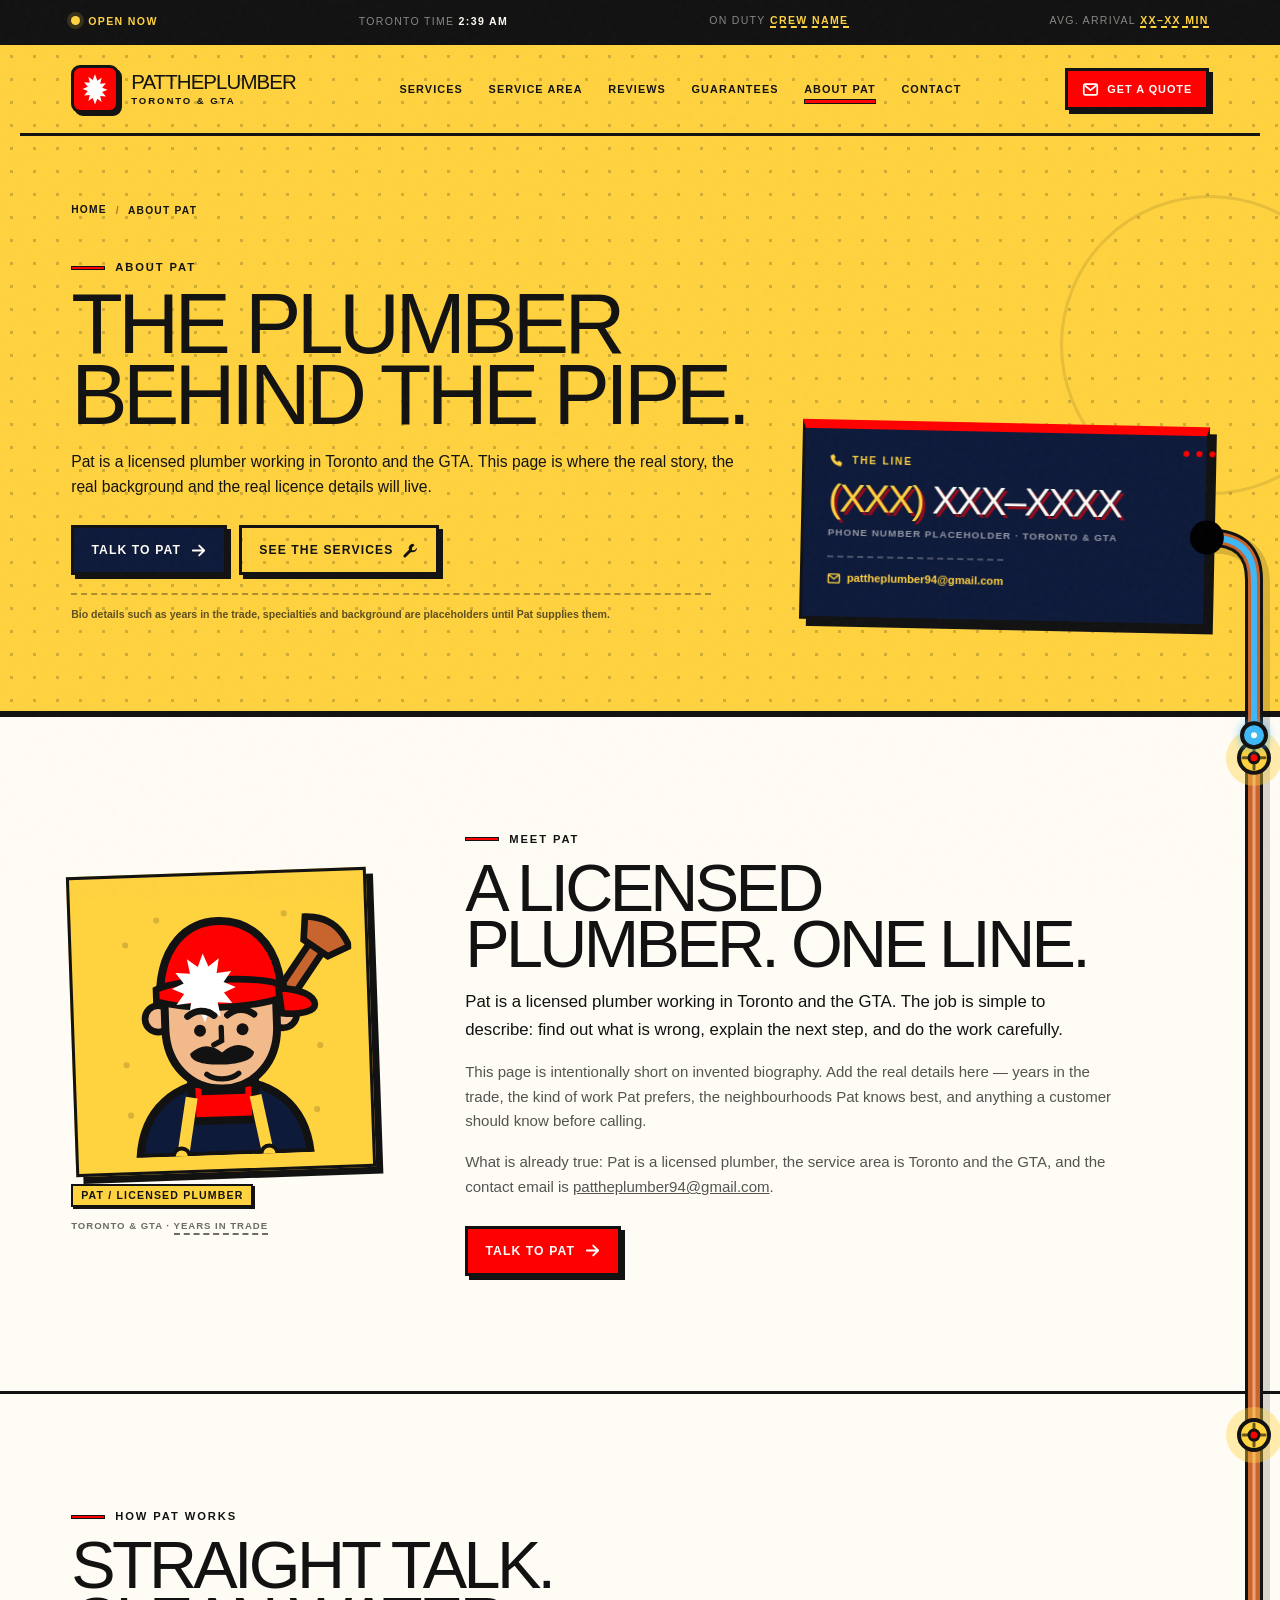
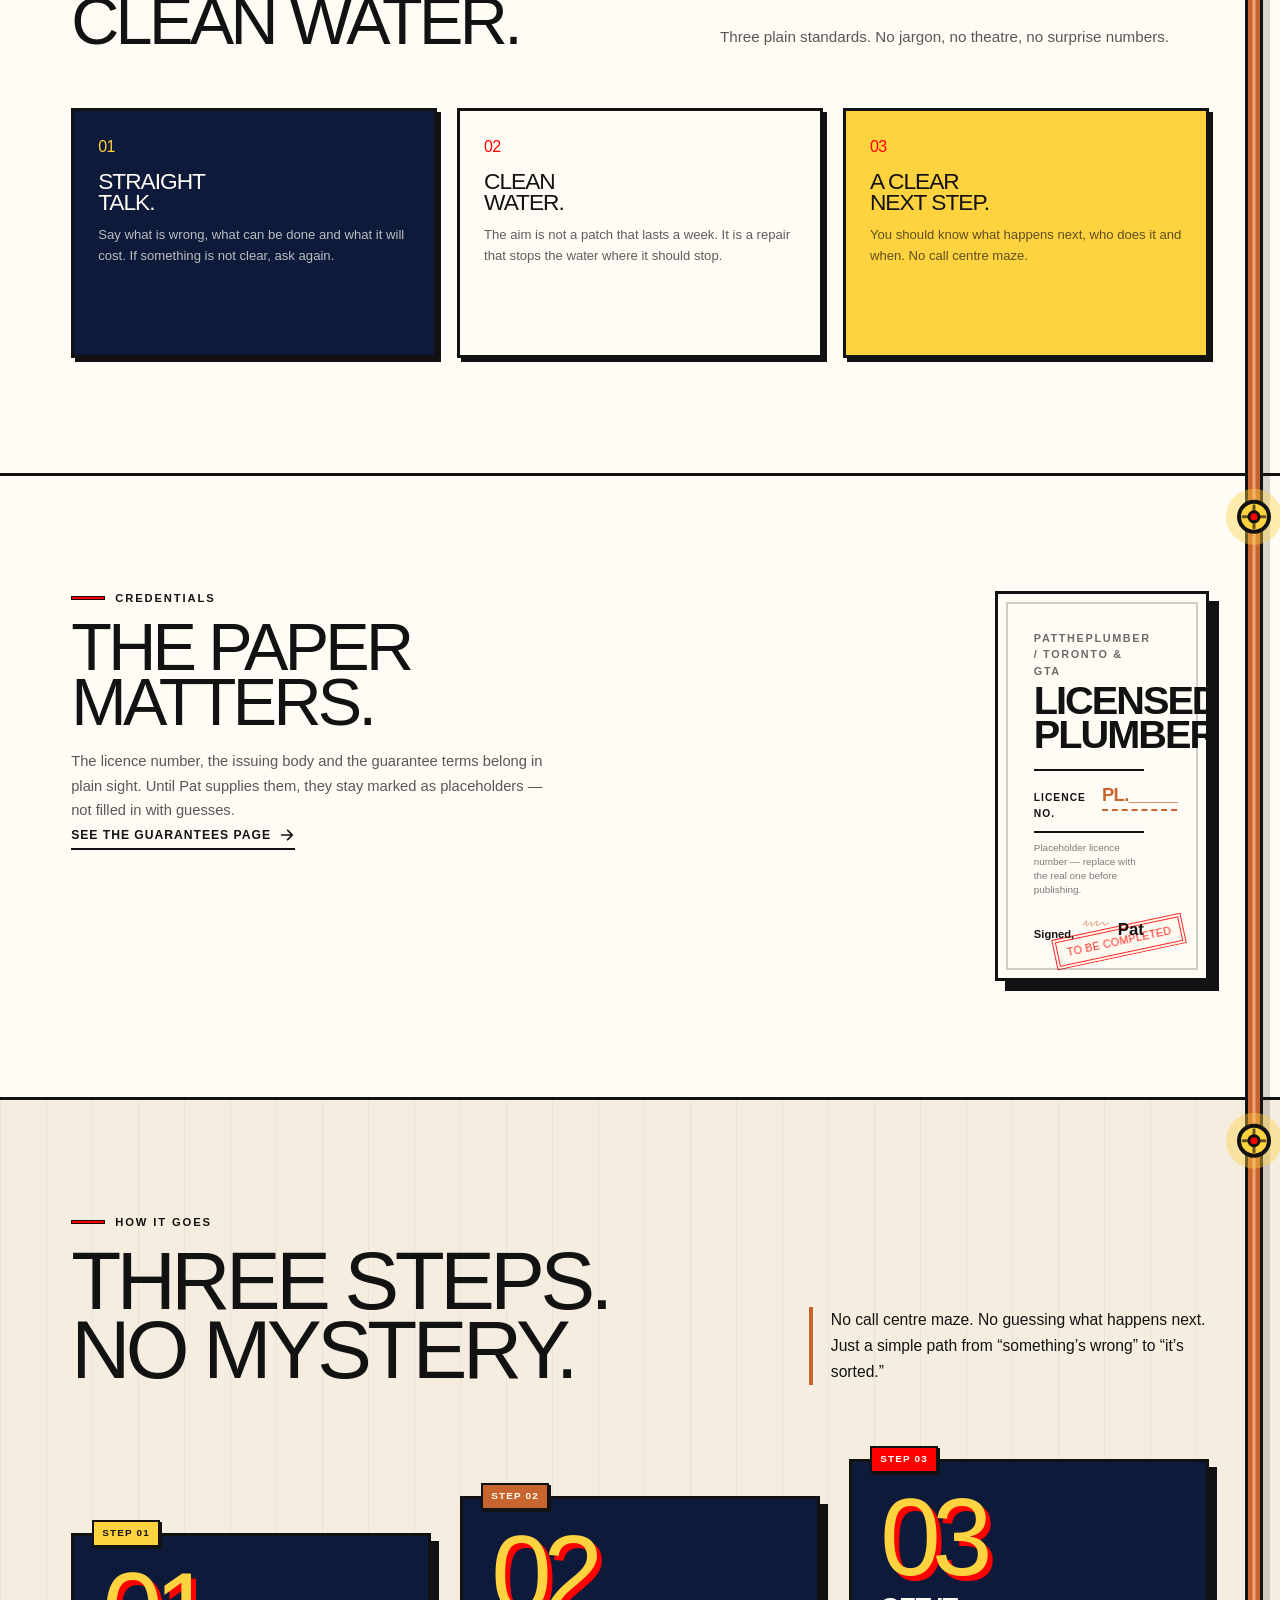
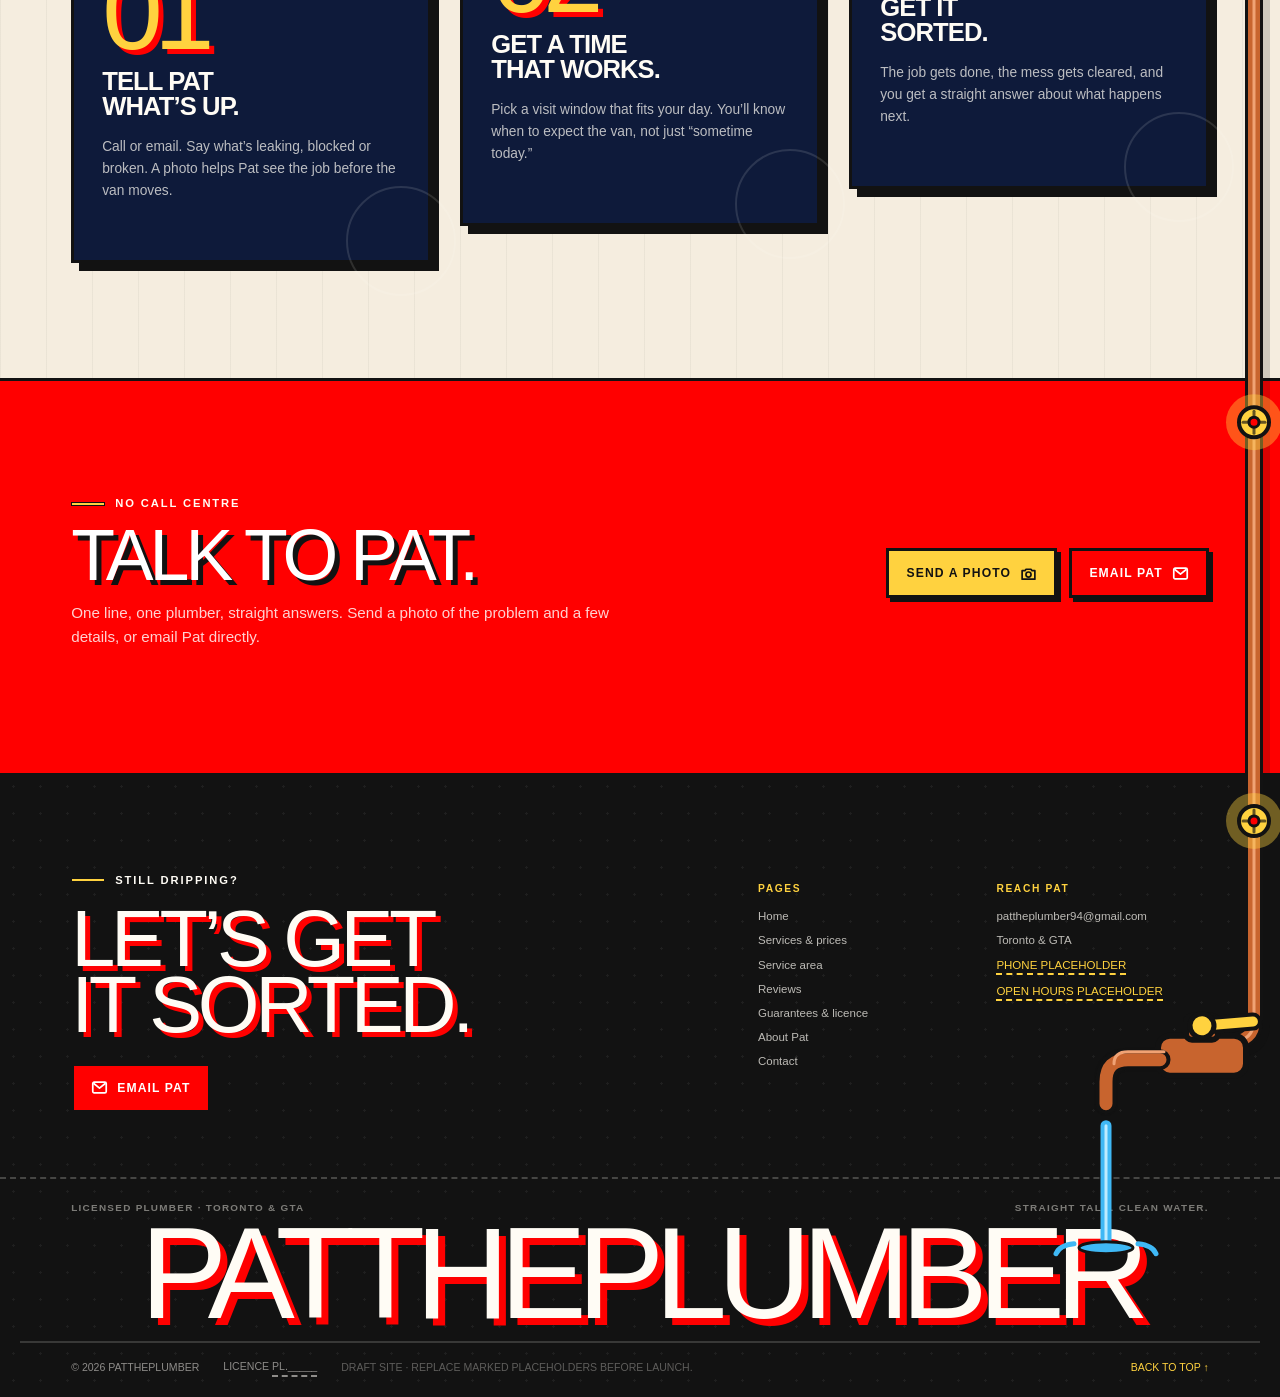
==== commit 5e6b2a99: "Add files via upload" ====
--- a/about.html
+++ b/about.html
@@ -19,7 +19,10 @@
   <meta property="og:site_name" content="PatThePlumber">
   <meta property="og:title" content="About Pat | Licensed Plumber in Toronto & the GTA">
   <meta property="og:description" content="Meet Pat, a licensed plumber serving Toronto and the GTA. Learn how Pat works, what to send before a visit, and where the licence details will be shown.">
+  <meta property="og:url" content="/about.html">
   <meta property="og:image" content="assets/og-cover.png">
+  <meta property="og:image:width" content="1200">
+  <meta property="og:image:height" content="630">
   <meta property="og:image:alt" content="PatThePlumber — licensed plumber in Toronto and the GTA">
   <meta name="twitter:card" content="summary_large_image">
   <meta name="twitter:title" content="About Pat | Licensed Plumber in Toronto & the GTA">
--- a/styles.css
+++ b/styles.css
@@ -31,7 +31,7 @@
   --shadow-sm: 4px 4px 0 var(--ink);
   --shadow: 7px 7px 0 var(--ink);
   --shadow-lg: 10px 10px 0 var(--ink);
-  --ease-pop: cubic-bezier(.2, .9, .25, 1.2);
+  --ease-pop: cubic-bezier(.2, .8, .2, 1);
 }
 
 *,
@@ -152,7 +152,7 @@
   border: var(--bw) solid var(--ink);
   box-shadow: var(--shadow-sm);
   padding: 10px 16px;
-  font-weight: 800;
+  font-weight: 700;
   text-decoration: none;
   transition: transform .18s ease;
 }
@@ -202,7 +202,7 @@
   align-items: center;
   gap: 10px;
   font-size: .7rem;
-  font-weight: 800;
+  font-weight: 700;
   line-height: 1.3;
   letter-spacing: .17em;
   text-transform: uppercase;
@@ -225,8 +225,8 @@
 }
 
 .board-kicker {
-  font-size: .62rem;
-  font-weight: 800;
+  font-size: .68rem;
+  font-weight: 700;
   letter-spacing: .15em;
   text-transform: uppercase;
   color: rgba(18, 18, 18, .62);
@@ -246,8 +246,8 @@
   width: max-content;
   border: 2px solid var(--ink);
   padding: 4px 8px;
-  font-size: .58rem;
-  font-weight: 900;
+  font-size: .66rem;
+  font-weight: 700;
   line-height: 1;
   letter-spacing: .11em;
   text-transform: uppercase;
@@ -287,7 +287,7 @@
   padding: .82rem 1.08rem;
   font-family: var(--font-body);
   font-size: .76rem;
-  font-weight: 900;
+  font-weight: 700;
   line-height: 1;
   letter-spacing: .09em;
   text-transform: uppercase;
@@ -340,9 +340,9 @@
 .text-link {
   display: inline-flex;
   align-items: center;
-  gap: 7px;
+  gap: 8px;
   font-size: .76rem;
-  font-weight: 900;
+  font-weight: 700;
   letter-spacing: .08em;
   text-transform: uppercase;
   text-decoration: none;
@@ -378,8 +378,8 @@
   gap: 12px 26px;
   min-height: 42px;
   padding-block: 8px;
-  font-size: .62rem;
-  font-weight: 800;
+  font-size: .66rem;
+  font-weight: 700;
   letter-spacing: .13em;
   text-transform: uppercase;
 }
@@ -390,7 +390,7 @@
 
 .status-label {
   color: rgba(255, 252, 245, .5);
-  font-weight: 600;
+  font-weight: 500;
   letter-spacing: .12em;
 }
 
@@ -434,7 +434,7 @@
 .brand {
   display: inline-flex;
   align-items: center;
-  gap: 11px;
+  gap: 12px;
   text-decoration: none;
   flex: none;
 }
@@ -460,8 +460,8 @@
 
 .brand__sub {
   margin-top: 4px;
-  font-size: .52rem;
-  font-weight: 800;
+  font-size: .6rem;
+  font-weight: 700;
   letter-spacing: .2em;
   text-transform: uppercase;
 }
@@ -475,7 +475,7 @@
 .nav__links a {
   position: relative;
   font-size: .68rem;
-  font-weight: 800;
+  font-weight: 700;
   letter-spacing: .1em;
   text-transform: uppercase;
   text-decoration: none;
@@ -588,7 +588,7 @@
 .hero__actions {
   display: flex;
   flex-wrap: wrap;
-  gap: 13px;
+  gap: 12px;
   margin-top: 26px;
 }
 
@@ -600,7 +600,7 @@
   padding-top: 18px;
   border-top: 2px dashed rgba(18, 18, 18, .42);
   font-size: .64rem;
-  font-weight: 800;
+  font-weight: 700;
   letter-spacing: .09em;
   text-transform: uppercase;
 }
@@ -634,7 +634,7 @@
   background: var(--warm);
   border: var(--bw) solid var(--ink);
   box-shadow: 9px 9px 0 var(--ink);
-  padding: 18px;
+  padding: 16px;
   transform: rotate(1.1deg);
 }
 
@@ -682,8 +682,8 @@
   display: flex;
   align-items: center;
   gap: 6px;
-  font-size: .58rem;
-  font-weight: 900;
+  font-size: .62rem;
+  font-weight: 700;
   letter-spacing: .14em;
   text-transform: uppercase;
   color: var(--red);
@@ -723,7 +723,7 @@
   align-items: baseline;
   justify-content: space-between;
   gap: 14px;
-  padding-block: 9px;
+  padding-block: 8px;
   border-bottom: 2px solid rgba(18, 18, 18, .13);
   font-size: .61rem;
   font-weight: 700;
@@ -741,7 +741,7 @@
 
 .dispatch__row strong {
   font-size: .67rem;
-  font-weight: 900;
+  font-weight: 700;
   text-align: right;
 }
 
@@ -752,13 +752,13 @@
 .dispatch__foot {
   display: flex;
   align-items: center;
-  gap: 9px;
+  gap: 8px;
   margin-top: 4px;
   padding: 10px;
   border: 2px solid var(--ink);
   background: var(--yellow);
-  font-size: .58rem;
-  font-weight: 600;
+  font-size: .66rem;
+  font-weight: 500;
   line-height: 1.35;
   letter-spacing: .02em;
 }
@@ -768,7 +768,7 @@
 }
 
 .dispatch__foot strong {
-  font-weight: 900;
+  font-weight: 700;
   text-transform: uppercase;
 }
 
@@ -817,7 +817,7 @@
   align-items: center;
   gap: 8px;
   font-size: .62rem;
-  font-weight: 800;
+  font-weight: 700;
   letter-spacing: .17em;
   text-transform: uppercase;
   color: var(--yellow);
@@ -855,7 +855,7 @@
 
 .phone-slab__note {
   font-size: .61rem;
-  font-weight: 800;
+  font-weight: 700;
   letter-spacing: .14em;
   text-transform: uppercase;
   color: rgba(255, 252, 245, .62);
@@ -864,9 +864,9 @@
 .phone-slab__email {
   display: inline-flex;
   align-items: center;
-  gap: 7px;
+  gap: 8px;
   font-size: .78rem;
-  font-weight: 800;
+  font-weight: 700;
   color: var(--yellow);
   text-decoration: none;
   border-bottom: 2px solid currentColor;
@@ -907,7 +907,7 @@
 .marquee span {
   display: flex;
   align-items: center;
-  padding: 13px 22px;
+  padding: 12px 24px;
   font-family: var(--font-display);
   font-size: clamp(.76rem, 1.35vw, 1rem);
   line-height: 1;
@@ -953,12 +953,12 @@
 }
 
 .price-intro__title {
-  margin-top: 17px;
+  margin-top: 16px;
   font-size: clamp(2.3rem, 4.3vw, 3.9rem);
 }
 
 .price-intro__copy {
-  margin-top: 19px;
+  margin-top: 20px;
   max-width: 320px;
   font-size: .92rem;
   line-height: 1.6;
@@ -969,7 +969,7 @@
   display: grid;
   grid-template-columns: 1fr 1fr;
   gap: 4px;
-  margin-top: 25px;
+  margin-top: 24px;
   padding: 4px;
   background: rgba(255, 252, 245, .1);
   border: 2px solid var(--warm);
@@ -983,7 +983,7 @@
   color: rgba(255, 252, 245, .76);
   padding: 11px 6px;
   font-size: .61rem;
-  font-weight: 900;
+  font-weight: 700;
   line-height: 1.2;
   letter-spacing: .08em;
   text-transform: uppercase;
@@ -1001,9 +1001,9 @@
 }
 
 .price-mode {
-  margin-top: 13px;
-  font-size: .58rem;
-  font-weight: 900;
+  margin-top: 12px;
+  font-size: .64rem;
+  font-weight: 700;
   letter-spacing: .13em;
   text-transform: uppercase;
   color: var(--yellow);
@@ -1012,7 +1012,7 @@
 .price-intro__note {
   display: flex;
   align-items: flex-start;
-  gap: 9px;
+  gap: 8px;
   margin-top: 24px;
   padding-top: 17px;
   border-top: 2px dashed rgba(255, 252, 245, .28);
@@ -1045,7 +1045,7 @@
   align-items: flex-start;
   justify-content: space-between;
   gap: 18px;
-  padding: 20px 22px 18px;
+  padding: 20px 24px 16px;
   background: var(--yellow);
   border-bottom: var(--bw) solid var(--ink);
 }
@@ -1063,12 +1063,12 @@
   grid-template-columns: 34px minmax(0, 1fr) auto 48px;
   gap: 14px;
   align-items: center;
-  padding: 9px 20px;
+  padding: 8px 20px;
   background: var(--navy);
   color: var(--warm);
   border-bottom: var(--bw) solid var(--ink);
-  font-size: .55rem;
-  font-weight: 800;
+  font-size: .64rem;
+  font-weight: 700;
   letter-spacing: .14em;
   text-transform: uppercase;
 }
@@ -1087,7 +1087,7 @@
   grid-template-columns: 34px minmax(0, 1fr) auto 48px;
   gap: 14px;
   align-items: center;
-  padding: 13px 20px;
+  padding: 12px 20px;
   border-bottom: 2px solid rgba(18, 18, 18, .16);
   transition: background-color .18s ease;
 }
@@ -1115,7 +1115,7 @@
 
 .price-name {
   font-size: clamp(.86rem, 1.2vw, 1rem);
-  font-weight: 800;
+  font-weight: 700;
   line-height: 1.25;
 }
 
@@ -1141,8 +1141,8 @@
   border: 2px solid var(--ink);
   padding: 4px 5px;
   background: var(--yellow);
-  font-size: .5rem;
-  font-weight: 900;
+  font-size: .6rem;
+  font-weight: 700;
   letter-spacing: .08em;
   text-transform: uppercase;
   text-align: center;
@@ -1159,7 +1159,7 @@
 }
 
 .price-board__note {
-  padding: 15px 22px;
+  padding: 16px 24px;
   background: rgba(200, 100, 46, .12);
   border-top: var(--bw) solid var(--ink);
   font-size: .65rem;
@@ -1211,7 +1211,7 @@
 .step-card {
   position: relative;
   min-height: 330px;
-  padding: 33px 26px 28px;
+  padding: 32px 28px 28px;
   background: var(--navy);
   color: var(--warm);
   border: var(--bw) solid var(--ink);
@@ -1232,8 +1232,8 @@
 }
 
 .step-card:hover {
-  transform: translateY(-6px);
-  box-shadow: 11px 11px 0 var(--ink);
+  transform: none;
+  box-shadow: 10px 10px 0 var(--ink);
 }
 
 .step-card--1 {
@@ -1261,10 +1261,10 @@
   border: 2px solid var(--ink);
   background: var(--yellow);
   color: var(--ink);
-  padding: 5px 9px;
+  padding: 4px 8px;
   box-shadow: 2px 2px 0 var(--ink);
-  font-size: .56rem;
-  font-weight: 900;
+  font-size: .62rem;
+  font-weight: 700;
   letter-spacing: .12em;
   text-transform: uppercase;
 }
@@ -1311,7 +1311,7 @@
 }
 
 .area__title {
-  margin-top: 17px;
+  margin-top: 16px;
   font-size: clamp(2.7rem, 6.2vw, 5.6rem);
 }
 
@@ -1346,7 +1346,7 @@
   align-items: flex-start;
   justify-content: space-between;
   gap: 16px;
-  padding: 17px 20px;
+  padding: 16px 20px;
   background: var(--warm);
   border-bottom: var(--bw) solid var(--ink);
 }
@@ -1412,7 +1412,7 @@
   color: var(--warm);
   border: 2px solid var(--ink);
   box-shadow: 2px 2px 0 rgba(255, 255, 255, .6);
-  font-size: .4rem;
+  font-size: .55rem;
   font-weight: 700;
   line-height: 1.15;
   letter-spacing: .09em;
@@ -1427,8 +1427,8 @@
 }
 
 .shop-marker b {
-  font-size: .44rem;
-  font-weight: 900;
+  font-size: .6rem;
+  font-weight: 700;
 }
 
 .town {
@@ -1472,8 +1472,8 @@
   background: var(--warm);
   border: 2px solid var(--ink);
   box-shadow: 1px 1px 0 var(--ink);
-  font-size: .56rem;
-  font-weight: 900;
+  font-size: .6rem;
+  font-weight: 700;
   line-height: 1.15;
   letter-spacing: .02em;
   white-space: nowrap;
@@ -1522,16 +1522,23 @@
   pointer-events: none;
 }
 
+/* Chrome does not apply the global [hidden] rule to SVG children. */
+#route-van[hidden],
+#dest-pin[hidden],
+#water-head[hidden] {
+  display: none;
+}
+
 .map-card__foot {
   display: flex;
   align-items: center;
   flex-wrap: wrap;
   gap: 8px 18px;
-  padding: 12px 20px;
+  padding: 16px 20px;
   border-top: var(--bw) solid var(--ink);
   background: var(--warm);
-  font-size: .55rem;
-  font-weight: 800;
+  font-size: .62rem;
+  font-weight: 700;
   letter-spacing: .09em;
   text-transform: uppercase;
 }
@@ -1590,7 +1597,7 @@
   color: var(--canada-white);
   border-bottom: var(--bw) solid var(--ink);
   font-size: .61rem;
-  font-weight: 900;
+  font-weight: 700;
   letter-spacing: .13em;
   text-transform: uppercase;
 }
@@ -1598,12 +1605,12 @@
 .arrival-ticket__body {
   position: relative;
   flex: 1;
-  padding: 22px 20px 18px;
+  padding: 20px;
 }
 
 .ticket-kicker {
-  font-size: .57rem;
-  font-weight: 900;
+  font-size: .62rem;
+  font-weight: 700;
   letter-spacing: .14em;
   text-transform: uppercase;
   color: rgba(18, 18, 18, .5);
@@ -1634,8 +1641,8 @@
 }
 
 .arrival-ticket__rows span {
-  font-size: .56rem;
-  font-weight: 800;
+  font-size: .62rem;
+  font-weight: 700;
   letter-spacing: .09em;
   text-transform: uppercase;
   color: rgba(18, 18, 18, .55);
@@ -1643,7 +1650,7 @@
 
 .arrival-ticket__rows strong {
   font-size: .66rem;
-  font-weight: 900;
+  font-weight: 700;
   letter-spacing: .03em;
   text-align: right;
   text-transform: uppercase;
@@ -1669,7 +1676,7 @@
   padding: 5px 8px;
   color: var(--red);
   font-family: var(--font-display);
-  font-size: .58rem;
+  font-size: .62rem;
   letter-spacing: .03em;
   text-transform: uppercase;
   opacity: 0;
@@ -1705,7 +1712,7 @@
 }
 
 .reviews__title {
-  margin-top: 17px;
+  margin-top: 16px;
   font-size: clamp(3.2rem, 7.4vw, 6.4rem);
 }
 
@@ -1729,7 +1736,7 @@
   display: flex;
   flex-direction: column;
   min-height: 385px;
-  padding: 24px 23px 22px;
+  padding: 24px;
   background: var(--warm);
   border: var(--bw) solid var(--ink);
   box-shadow: 9px 9px 0 var(--ink);
@@ -1738,7 +1745,7 @@
 }
 
 .review-ticket:hover {
-  transform: rotate(0deg) translateY(-7px);
+  transform: rotate(0deg);
   box-shadow: 12px 12px 0 var(--ink);
   z-index: 3;
 }
@@ -1770,8 +1777,8 @@
   gap: 10px;
   padding-bottom: 12px;
   border-bottom: 2px dashed rgba(18, 18, 18, .26);
-  font-size: .54rem;
-  font-weight: 900;
+  font-size: .6rem;
+  font-weight: 700;
   letter-spacing: .1em;
   text-transform: uppercase;
 }
@@ -1791,9 +1798,9 @@
 }
 
 .review-ticket__who {
-  margin-top: 13px;
+  margin-top: 12px;
   font-size: .6rem;
-  font-weight: 800;
+  font-weight: 700;
   letter-spacing: .08em;
   text-transform: uppercase;
   color: rgba(18, 18, 18, .55);
@@ -1808,18 +1815,18 @@
 .review-ticket__totals {
   display: flex;
   gap: 26px;
-  margin-top: 15px;
+  margin-top: 16px;
 }
 
 .review-ticket__totals div {
   display: flex;
   align-items: baseline;
-  gap: 7px;
+  gap: 8px;
 }
 
 .review-ticket__totals span {
-  font-size: .54rem;
-  font-weight: 800;
+  font-size: .6rem;
+  font-weight: 700;
   letter-spacing: .1em;
   text-transform: uppercase;
   color: rgba(18, 18, 18, .55);
@@ -1872,7 +1879,7 @@
 }
 
 .reviews__note a {
-  font-weight: 800;
+  font-weight: 700;
   text-decoration-thickness: 2px;
   text-underline-offset: 3px;
 }
@@ -1895,7 +1902,7 @@
 }
 
 .guarantees__title {
-  margin-top: 17px;
+  margin-top: 16px;
   font-size: clamp(3.2rem, 7.4vw, 6.4rem);
   color: var(--warm);
   text-shadow: 5px 5px 0 rgba(18, 18, 18, .35);
@@ -1921,7 +1928,7 @@
   display: flex;
   flex-direction: column;
   min-height: 360px;
-  padding: 24px 24px 22px;
+  padding: 24px;
   background: var(--warm);
   color: var(--ink);
   border: var(--bw) solid var(--ink);
@@ -1947,8 +1954,8 @@
   gap: 10px;
   padding-bottom: 11px;
   border-bottom: 2px dashed rgba(18, 18, 18, .28);
-  font-size: .55rem;
-  font-weight: 900;
+  font-size: .62rem;
+  font-weight: 700;
   letter-spacing: .11em;
   text-transform: uppercase;
 }
@@ -1970,7 +1977,7 @@
 }
 
 .guarantee-card p {
-  margin-top: 17px;
+  margin-top: 16px;
   max-width: 270px;
   font-size: .84rem;
   line-height: 1.55;
@@ -1982,10 +1989,10 @@
   justify-content: space-between;
   gap: 12px;
   margin-top: auto;
-  padding-top: 15px;
+  padding-top: 16px;
   border-top: 2px solid var(--ink);
-  font-size: .55rem;
-  font-weight: 800;
+  font-size: .62rem;
+  font-weight: 700;
   letter-spacing: .08em;
   text-transform: uppercase;
 }
@@ -2021,7 +2028,7 @@
 }
 
 .paperwork__copy h3 {
-  margin-top: 19px;
+  margin-top: 20px;
   font-family: var(--font-display);
   font-size: clamp(2.5rem, 4.6vw, 4.2rem);
   line-height: .86;
@@ -2029,7 +2036,7 @@
 }
 
 .paperwork__copy p:not(.eyebrow) {
-  margin-top: 19px;
+  margin-top: 20px;
   max-width: 380px;
   font-size: .9rem;
   line-height: 1.65;
@@ -2095,8 +2102,8 @@
 
 .licence-sheet__seal span {
   margin-top: 3px;
-  font-size: .43rem;
-  font-weight: 900;
+  font-size: .5rem;
+  font-weight: 700;
   line-height: 1.15;
   letter-spacing: .11em;
   text-transform: uppercase;
@@ -2124,8 +2131,8 @@
   padding-block: 10px;
   border-top: 2px solid var(--ink);
   border-bottom: 2px solid var(--ink);
-  font-size: .58rem;
-  font-weight: 800;
+  font-size: .64rem;
+  font-weight: 700;
   letter-spacing: .1em;
   text-transform: uppercase;
 }
@@ -2138,8 +2145,8 @@
 }
 
 .licence-sheet__fine {
-  margin-top: 9px;
-  font-size: .56rem;
+  margin-top: 8px;
+  font-size: .62rem;
   line-height: 1.4;
   color: rgba(18, 18, 18, .55);
 }
@@ -2147,8 +2154,8 @@
 .licence-sheet__sign {
   display: flex;
   align-items: flex-end;
-  gap: 9px;
-  margin-top: 9px;
+  gap: 8px;
+  margin-top: 8px;
   font-size: .7rem;
   font-weight: 700;
 }
@@ -2197,7 +2204,7 @@
 }
 
 .contact__title {
-  margin-top: 17px;
+  margin-top: 16px;
   font-size: clamp(3rem, 7vw, 6rem);
 }
 
@@ -2256,20 +2263,20 @@
 .call-panel__live {
   display: inline-flex;
   align-items: center;
-  gap: 7px;
+  gap: 8px;
   border: 2px solid rgba(255, 252, 245, .45);
-  padding: 6px 9px;
-  font-size: .56rem;
-  font-weight: 900;
+  padding: 6px 8px;
+  font-size: .62rem;
+  font-weight: 700;
   letter-spacing: .12em;
   text-transform: uppercase;
   color: var(--yellow);
 }
 
 .call-panel__kicker {
-  margin-top: 27px;
-  font-size: .58rem;
-  font-weight: 900;
+  margin-top: 28px;
+  font-size: .64rem;
+  font-weight: 700;
   letter-spacing: .16em;
   text-transform: uppercase;
   color: rgba(255, 252, 245, .55);
@@ -2284,7 +2291,7 @@
 }
 
 .call-panel__number {
-  margin-top: 21px;
+  margin-top: 20px;
   font-family: var(--font-display);
   font-size: clamp(2.1rem, 4.5vw, 3.7rem);
   line-height: .9;
@@ -2294,7 +2301,7 @@
 }
 
 .call-panel__tag {
-  margin-top: 13px;
+  margin-top: 12px;
 }
 
 .call-panel__rule {
@@ -2307,7 +2314,7 @@
   align-items: center;
   gap: 8px;
   font-size: clamp(.72rem, 1.2vw, .88rem);
-  font-weight: 800;
+  font-weight: 700;
   line-height: 1.35;
   color: var(--warm);
   text-decoration: none;
@@ -2328,9 +2335,9 @@
   display: flex;
   align-items: center;
   gap: 6px;
-  margin-top: 11px;
+  margin-top: 12px;
   font-size: .62rem;
-  font-weight: 800;
+  font-weight: 700;
   letter-spacing: .1em;
   text-transform: uppercase;
   color: rgba(255, 252, 245, .6);
@@ -2373,7 +2380,7 @@
 .form-grid {
   display: grid;
   grid-template-columns: 1fr 1fr;
-  gap: 15px;
+  gap: 16px;
 }
 
 .field {
@@ -2383,18 +2390,18 @@
 }
 
 .field--full {
-  margin-top: 15px;
+  margin-top: 16px;
 }
 
 .field label:not(.photo-drop) {
-  font-size: .58rem;
-  font-weight: 900;
+  font-size: .64rem;
+  font-weight: 700;
   letter-spacing: .11em;
   text-transform: uppercase;
 }
 
 .field label span {
-  font-weight: 600;
+  font-weight: 500;
   color: rgba(18, 18, 18, .48);
   text-transform: none;
   letter-spacing: .02em;
@@ -2405,7 +2412,7 @@
 .field textarea {
   width: 100%;
   min-height: 46px;
-  padding: 11px 12px;
+  padding: 12px;
   background: var(--white);
   color: var(--ink);
   border: var(--bw) solid var(--ink);
@@ -2442,8 +2449,8 @@
 .photo-drop {
   display: flex;
   align-items: center;
-  gap: 13px;
-  padding: 14px;
+  gap: 12px;
+  padding: 16px;
   background: #FFF7DE;
   border: 3px dashed var(--ink);
   cursor: pointer;
@@ -2480,7 +2487,7 @@
 
 .photo-drop__copy strong {
   font-size: .75rem;
-  font-weight: 900;
+  font-weight: 700;
   letter-spacing: .07em;
   text-transform: uppercase;
 }
@@ -2497,13 +2504,13 @@
   border: 2px solid var(--ink);
   background: var(--warm);
   padding: 4px 6px;
-  font-size: .48rem;
-  font-weight: 900;
+  font-size: .56rem;
+  font-weight: 700;
   letter-spacing: .08em;
 }
 
 .photo-list {
-  margin-top: 7px;
+  margin-top: 8px;
   font-size: .62rem;
   line-height: 1.4;
   color: rgba(18, 18, 18, .55);
@@ -2547,7 +2554,7 @@
   display: flex;
   align-items: center;
   gap: 20px;
-  margin-top: 21px;
+  margin-top: 20px;
 }
 
 .quote-form__submit {
@@ -2563,8 +2570,8 @@
 
 .form-status {
   display: none;
-  margin-top: 15px;
-  padding: 11px 12px;
+  margin-top: 16px;
+  padding: 12px;
   background: var(--yellow);
   border: 2px solid var(--ink);
   font-size: .72rem;
@@ -2619,7 +2626,7 @@
 }
 
 .footer__cta .btn {
-  margin-top: 25px;
+  margin-top: 24px;
 }
 
 .footer__links {
@@ -2630,9 +2637,9 @@
 }
 
 .footer__label {
-  margin-bottom: 11px;
-  font-size: .58rem;
-  font-weight: 900;
+  margin-bottom: 12px;
+  font-size: .64rem;
+  font-weight: 700;
   letter-spacing: .16em;
   text-transform: uppercase;
   color: var(--yellow);
@@ -2643,7 +2650,7 @@
   display: block;
   width: max-content;
   max-width: 100%;
-  margin-bottom: 7px;
+  margin-bottom: 8px;
   font-size: .72rem;
   line-height: 1.4;
   color: rgba(255, 252, 245, .72);
@@ -2673,9 +2680,9 @@
   align-items: center;
   justify-content: space-between;
   gap: 20px;
-  padding-bottom: 7px;
-  font-size: .56rem;
-  font-weight: 800;
+  padding-bottom: 8px;
+  font-size: .62rem;
+  font-weight: 700;
   letter-spacing: .13em;
   text-transform: uppercase;
   color: rgba(255, 252, 245, .45);
@@ -2709,11 +2716,10 @@
   align-items: center;
   flex-wrap: wrap;
   gap: 10px 24px;
-  padding-block: 17px 19px;
+  padding-block: 16px 20px;
   border-top: 2px solid rgba(255, 252, 245, .16);
-  font-size: .55rem;
-  font-weight: 700;
-  letter-spacing: .07em;
+  font-size: .66rem;
+  line-height: 1.5;
   text-transform: uppercase;
   color: rgba(255, 252, 245, .52);
 }
@@ -2935,7 +2941,7 @@
   }
 
   .nav__links {
-    gap: 15px;
+    gap: 16px;
   }
 
   .nav__links a {
@@ -3001,7 +3007,7 @@
 
   .step-card {
     min-height: 0;
-    padding: 36px 30px 30px;
+    padding: 36px 28px 28px;
   }
 
   .step-card--1,
@@ -3092,8 +3098,8 @@
     flex-wrap: wrap;
     justify-content: flex-start;
     gap: 7px 18px;
-    padding-block: 9px;
-    font-size: .56rem;
+    padding-block: 8px;
+    font-size: .62rem;
   }
 
   .status-time {
@@ -3110,7 +3116,7 @@
   }
 
   .brand__sub {
-    font-size: .46rem;
+    font-size: .52rem;
   }
 
   .nav {
@@ -3187,12 +3193,12 @@
   }
 
   .town__label {
-    font-size: .5rem;
+    font-size: .56rem;
     padding-inline: 4px;
   }
 
   .shop-marker {
-    font-size: .35rem;
+    font-size: .44rem;
   }
 
   .shop-marker svg {
@@ -3251,7 +3257,7 @@
 
 @media (max-width: 600px) {
   .section {
-    padding-block: 62px;
+    padding-block: 64px;
   }
 
   .status-crew {
@@ -3272,8 +3278,8 @@
   }
 
   .hero__facts {
-    gap: 8px 15px;
-    font-size: .58rem;
+    gap: 8px 16px;
+    font-size: .62rem;
   }
 
   .dispatch {
@@ -3291,13 +3297,13 @@
 
   .price-row {
     grid-template-columns: 28px minmax(0, 1fr) auto;
-    gap: 9px;
+    gap: 8px;
     padding: 12px 14px;
   }
 
   .price-board__cols {
     grid-template-columns: 28px minmax(0, 1fr) auto;
-    gap: 9px;
+    gap: 8px;
     padding-inline: 14px;
   }
 
@@ -3330,11 +3336,11 @@
   }
 
   .step-card {
-    padding: 34px 22px 26px;
+    padding: 32px 24px 24px;
   }
 
   .map-card__head {
-    padding: 14px;
+    padding: 16px;
   }
 
   .map-stage {
@@ -3342,7 +3348,7 @@
   }
 
   .town__label {
-    font-size: .46rem;
+    font-size: .52rem;
     border-width: 1.5px;
     padding: 1px 3px;
   }
@@ -3354,8 +3360,8 @@
   }
 
   .map-card__foot {
-    gap: 7px 12px;
-    font-size: .5rem;
+    gap: 8px 12px;
+    font-size: .56rem;
   }
 
   .review-ticket {
@@ -3546,9 +3552,9 @@
   display: flex;
   flex-wrap: wrap;
   align-items: center;
-  gap: 5px 9px;
-  font-size: .58rem;
-  font-weight: 800;
+  gap: 4px 9px;
+  font-size: .64rem;
+  font-weight: 700;
   letter-spacing: .12em;
   text-transform: uppercase;
 }
@@ -3556,7 +3562,7 @@
 .breadcrumbs li {
   display: inline-flex;
   align-items: center;
-  gap: 9px;
+  gap: 8px;
 }
 
 .breadcrumbs li + li::before {
@@ -3617,7 +3623,7 @@
   justify-self: end;
   width: 100%;
   max-width: 430px;
-  padding: 22px 24px 20px;
+  padding: 24px;
   background: var(--navy);
   color: var(--warm);
   border: var(--bw) solid var(--ink);
@@ -3641,9 +3647,9 @@
 .phone-mini__label {
   display: flex;
   align-items: center;
-  gap: 7px;
-  font-size: .58rem;
-  font-weight: 800;
+  gap: 8px;
+  font-size: .64rem;
+  font-weight: 700;
   letter-spacing: .17em;
   text-transform: uppercase;
   color: var(--yellow);
@@ -3671,8 +3677,8 @@
 
 .phone-mini__note {
   margin-top: 8px;
-  font-size: .56rem;
-  font-weight: 800;
+  font-size: .62rem;
+  font-weight: 700;
   letter-spacing: .1em;
   text-transform: uppercase;
   color: rgba(255, 252, 245, .55);
@@ -3683,11 +3689,11 @@
   align-items: center;
   gap: 6px;
   max-width: 100%;
-  margin-top: 15px;
+  margin-top: 16px;
   padding-top: 12px;
   border-top: 2px dashed rgba(255, 252, 245, .25);
   font-size: .7rem;
-  font-weight: 800;
+  font-weight: 700;
   color: var(--yellow);
   text-decoration: none;
   overflow-wrap: anywhere;
@@ -3759,7 +3765,7 @@
   flex-direction: column;
   gap: 12px;
   min-height: 250px;
-  padding: 24px 22px 20px;
+  padding: 24px 24px 20px;
   background: var(--warm);
   border: var(--bw) solid var(--ink);
   box-shadow: var(--shadow-sm);
@@ -3838,8 +3844,8 @@
   display: inline-flex;
   align-items: center;
   gap: 5px;
-  font-size: .6rem;
-  font-weight: 900;
+  font-size: .66rem;
+  font-weight: 700;
   letter-spacing: .1em;
   text-transform: uppercase;
   text-decoration: none;
@@ -3884,7 +3890,7 @@
   align-items: baseline;
   justify-content: space-between;
   gap: 16px;
-  padding: 13px 0;
+  padding: 12px 0;
   border-bottom: 2px dashed rgba(18, 18, 18, .28);
   font-size: .74rem;
   font-weight: 700;
@@ -3993,8 +3999,8 @@
   background: var(--warm);
   border: 2px solid var(--ink);
   box-shadow: 2px 2px 0 var(--ink);
-  font-size: .58rem;
-  font-weight: 900;
+  font-size: .64rem;
+  font-weight: 700;
   letter-spacing: .08em;
   text-transform: uppercase;
   text-decoration: none;
@@ -4014,7 +4020,7 @@
   padding-top: 12px;
   border-top: 2px dashed rgba(18, 18, 18, .35);
   font-size: .62rem;
-  font-weight: 800;
+  font-weight: 700;
   line-height: 1.45;
   color: rgba(18, 18, 18, .66);
 }
@@ -4082,7 +4088,7 @@
 
 .receipt-note {
   position: relative;
-  padding: 24px 24px 22px;
+  padding: 24px;
   background: var(--warm);
   color: var(--ink);
   border: var(--bw) solid var(--ink);
@@ -4095,10 +4101,10 @@
   align-items: center;
   justify-content: space-between;
   gap: 10px;
-  padding-bottom: 10px;
+  padding-bottom: 12px;
   border-bottom: 2px dashed rgba(18, 18, 18, .35);
-  font-size: .54rem;
-  font-weight: 900;
+  font-size: .6rem;
+  font-weight: 700;
   letter-spacing: .11em;
   text-transform: uppercase;
 }
@@ -4116,8 +4122,8 @@
 
 .receipt-note__who {
   margin-top: 12px;
-  font-size: .58rem;
-  font-weight: 900;
+  font-size: .64rem;
+  font-weight: 700;
   letter-spacing: .1em;
   text-transform: uppercase;
   color: rgba(18, 18, 18, .55);
@@ -4134,8 +4140,8 @@
 
 .receipt-note__rows span {
   display: block;
-  font-size: .52rem;
-  font-weight: 900;
+  font-size: .6rem;
+  font-weight: 700;
   letter-spacing: .12em;
   text-transform: uppercase;
   color: rgba(18, 18, 18, .55);
@@ -4170,7 +4176,7 @@
   align-items: flex-start;
   gap: 12px;
   min-height: 230px;
-  padding: 24px 22px;
+  padding: 24px;
   background: var(--warm);
   border: var(--bw) solid var(--ink);
   box-shadow: var(--shadow-sm);
@@ -4181,8 +4187,8 @@
 }
 
 .trust-card__label {
-  font-size: .56rem;
-  font-weight: 900;
+  font-size: .62rem;
+  font-weight: 700;
   letter-spacing: .14em;
   text-transform: uppercase;
   color: rgba(18, 18, 18, .55);
@@ -4240,7 +4246,7 @@
 .contact-cta__actions {
   display: flex;
   flex-wrap: wrap;
-  gap: 13px;
+  gap: 12px;
   justify-content: flex-end;
 }
 
@@ -4352,7 +4358,7 @@
 }
 
 .faq-intro a {
-  font-weight: 800;
+  font-weight: 700;
   text-decoration-thickness: 2px;
   text-underline-offset: 3px;
 }
@@ -4373,10 +4379,9 @@
   align-items: center;
   justify-content: space-between;
   gap: 16px;
-  padding: 16px 18px;
+  padding: 16px;
   cursor: pointer;
-  font-size: .82rem;
-  font-weight: 900;
+  font-size: .82rem;  font-weight: 700;
   line-height: 1.35;
   list-style: none;
 }
@@ -4399,14 +4404,14 @@
 }
 
 .faq__body {
-  padding: 0 18px 18px;
+  padding: 0 16px 16px;
   font-size: .84rem;
   line-height: 1.6;
   color: rgba(18, 18, 18, .72);
 }
 
 .faq__body a {
-  font-weight: 800;
+  font-weight: 700;
   text-underline-offset: 3px;
 }
 
@@ -4423,7 +4428,7 @@
   align-items: center;
   justify-content: space-between;
   gap: 18px;
-  padding: 18px 20px;
+  padding: 16px 20px;
   background: var(--warm);
   border: var(--bw) solid var(--ink);
   box-shadow: var(--shadow-sm);
@@ -4447,7 +4452,7 @@
 .town-card strong {
   flex: none;
   font-size: .62rem;
-  font-weight: 900;
+  font-weight: 700;
   letter-spacing: .08em;
   text-transform: uppercase;
   color: var(--red);
@@ -4471,7 +4476,7 @@
 }
 
 .split-layout > div > p a {
-  font-weight: 800;
+  font-weight: 700;
 }
 
 .checklist {
@@ -4485,7 +4490,7 @@
   align-items: flex-start;
   gap: 10px;
   font-size: .8rem;
-  font-weight: 600;
+  font-weight: 500;
   line-height: 1.5;
 }
 
@@ -4498,7 +4503,7 @@
 }
 
 .checklist--large li {
-  padding: 12px 14px;
+  padding: 12px 16px;
   background: var(--warm);
   border: 2px solid var(--ink);
   box-shadow: 2px 2px 0 var(--ink);
@@ -4540,7 +4545,7 @@
   display: flex;
   flex-direction: column;
   align-items: flex-start;
-  gap: 14px;
+  gap: 12px;
 }
 
 .about-portrait__avatar {
@@ -4560,7 +4565,7 @@
 
 .about-portrait__caption {
   font-size: .6rem;
-  font-weight: 900;
+  font-weight: 700;
   letter-spacing: .1em;
   text-transform: uppercase;
   color: rgba(18, 18, 18, .62);
@@ -4576,7 +4581,7 @@
 
 .about-copy__lede {
   font-size: 1.05rem !important;
-  font-weight: 600;
+  font-weight: 500;
   color: var(--ink) !important;
 }
 
@@ -4593,14 +4598,14 @@
 
 .quote-steps {
   display: grid;
-  gap: 14px;
+  gap: 16px;
 }
 
 .quote-steps li {
   display: flex;
   align-items: flex-start;
   gap: 16px;
-  padding: 18px 20px;
+  padding: 16px 20px;
   background: var(--warm);
   border: var(--bw) solid var(--ink);
   box-shadow: var(--shadow-sm);
@@ -4620,7 +4625,7 @@
 
 .quote-steps h3 {
   font-size: .92rem;
-  font-weight: 900;
+  font-weight: 700;
   letter-spacing: .02em;
 }
 
@@ -4681,7 +4686,7 @@
     width: 100%;
     gap: 18px;
     margin-top: 4px;
-    padding: 11px 2px 3px;
+    padding: 12px 2px 4px;
     border-top: 2px dashed rgba(18, 18, 18, .28);
     overflow-x: auto;
     overscroll-behavior-x: contain;
@@ -4818,7 +4823,7 @@
   }
 
   .phone-mini {
-    padding: 18px 18px 16px;
+    padding: 16px;
   }
 
   .phone-mini__number {
@@ -4834,11 +4839,11 @@
   }
 
   .service-card {
-    padding: 20px 18px 18px;
+    padding: 20px;
   }
 
   .trust-card {
-    padding: 20px 18px;
+    padding: 20px;
   }
 
   .town-card {
